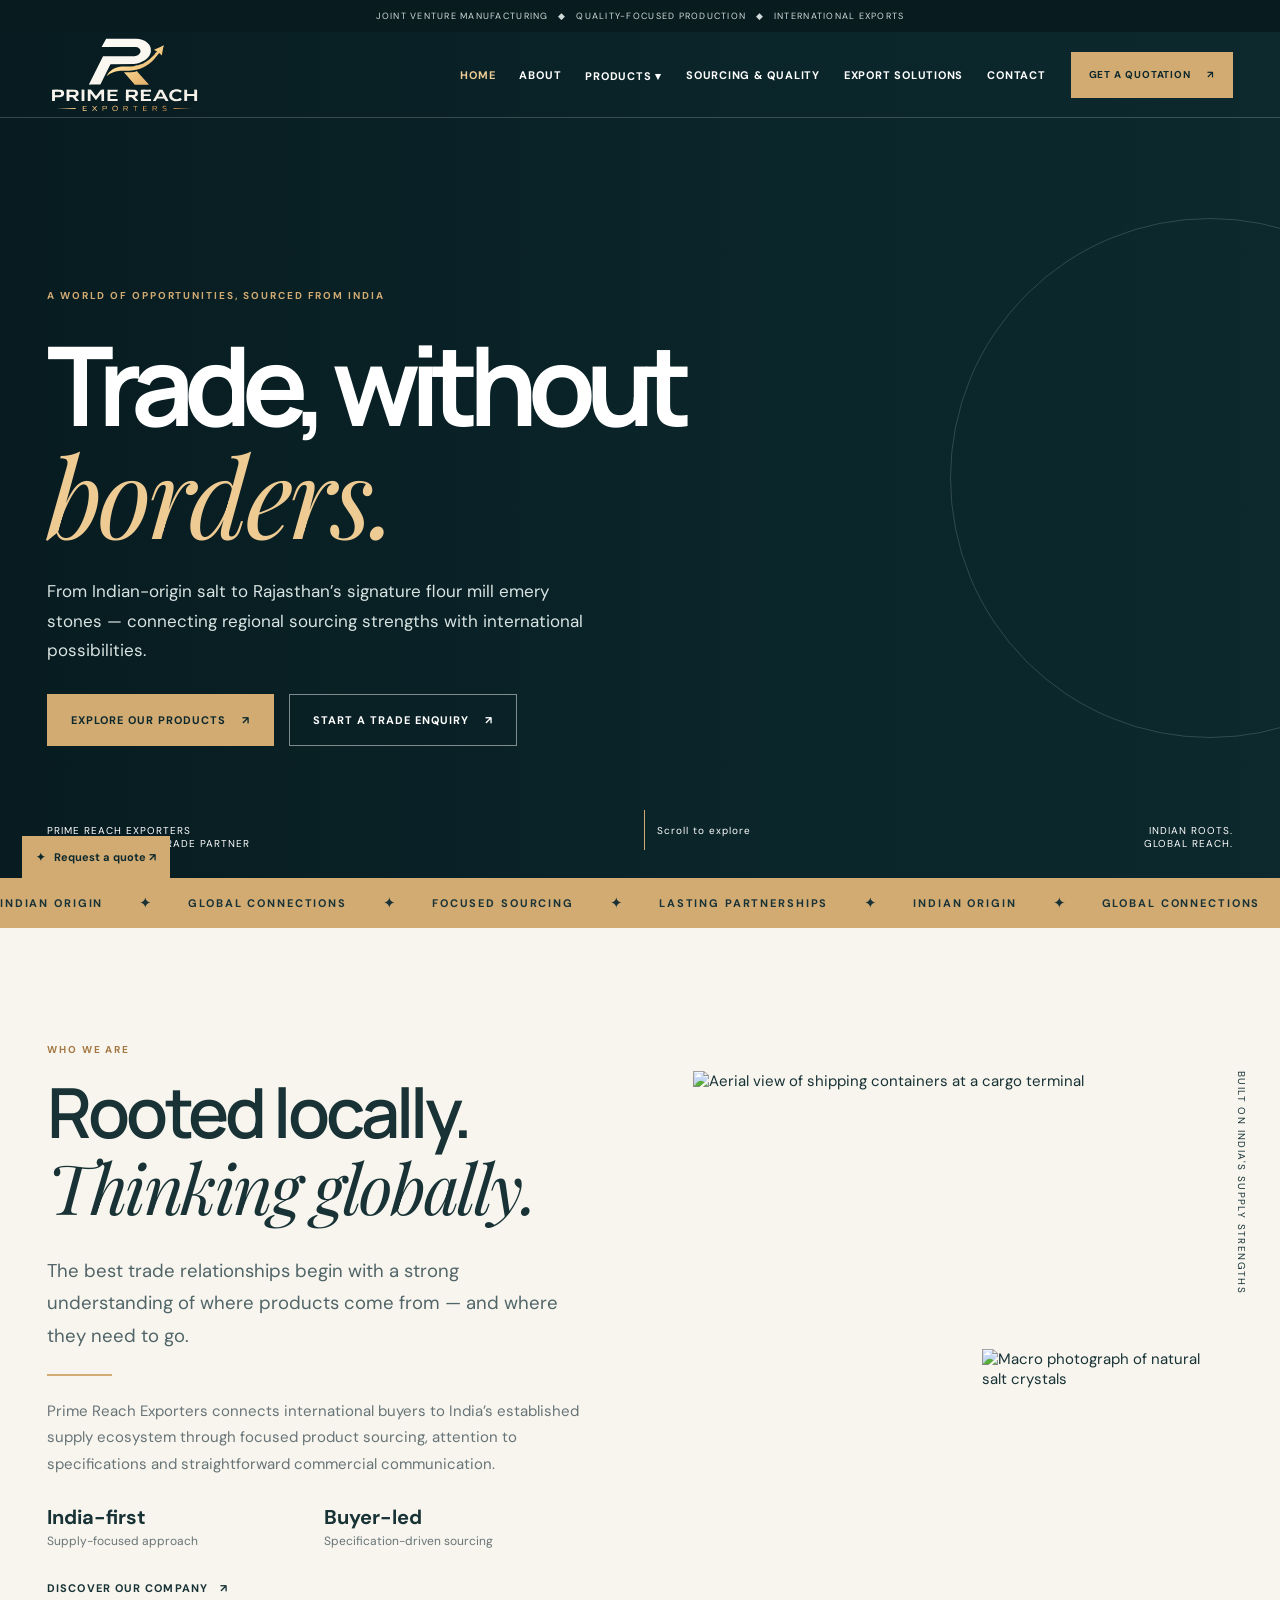
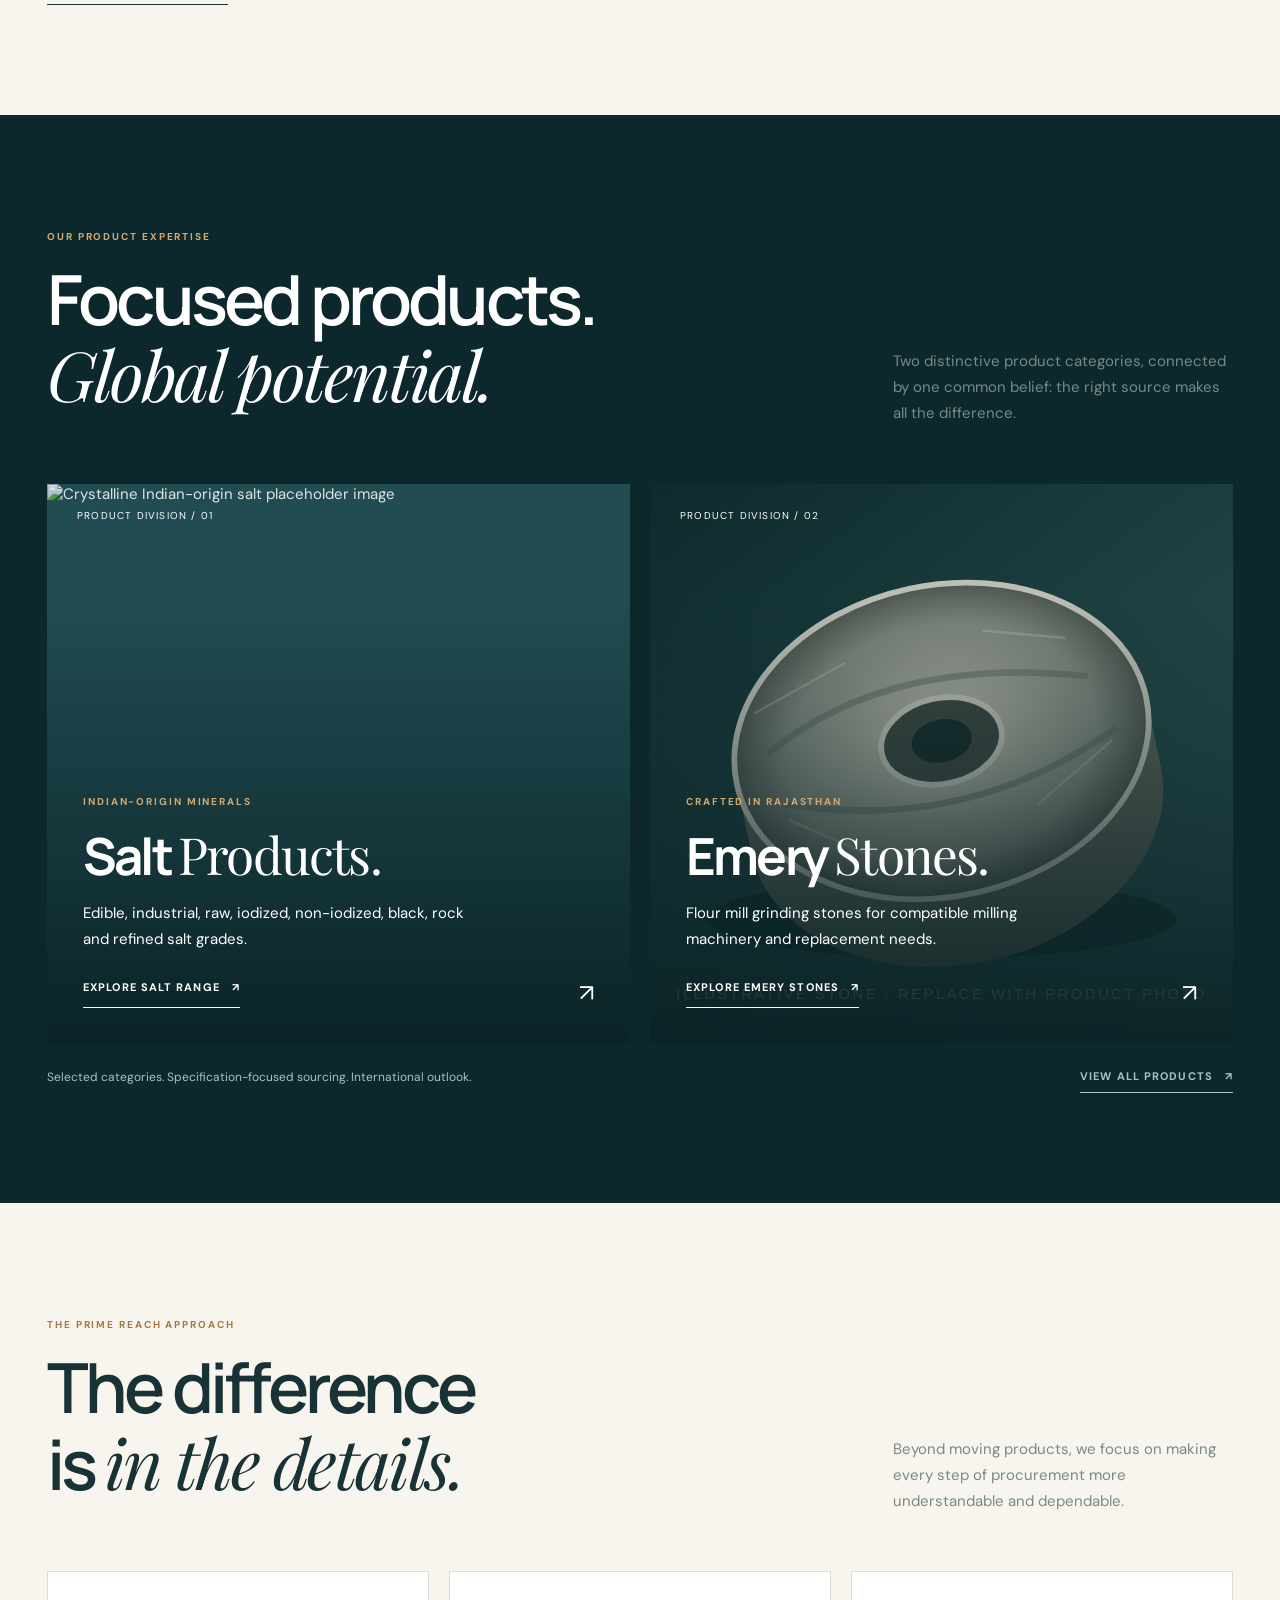
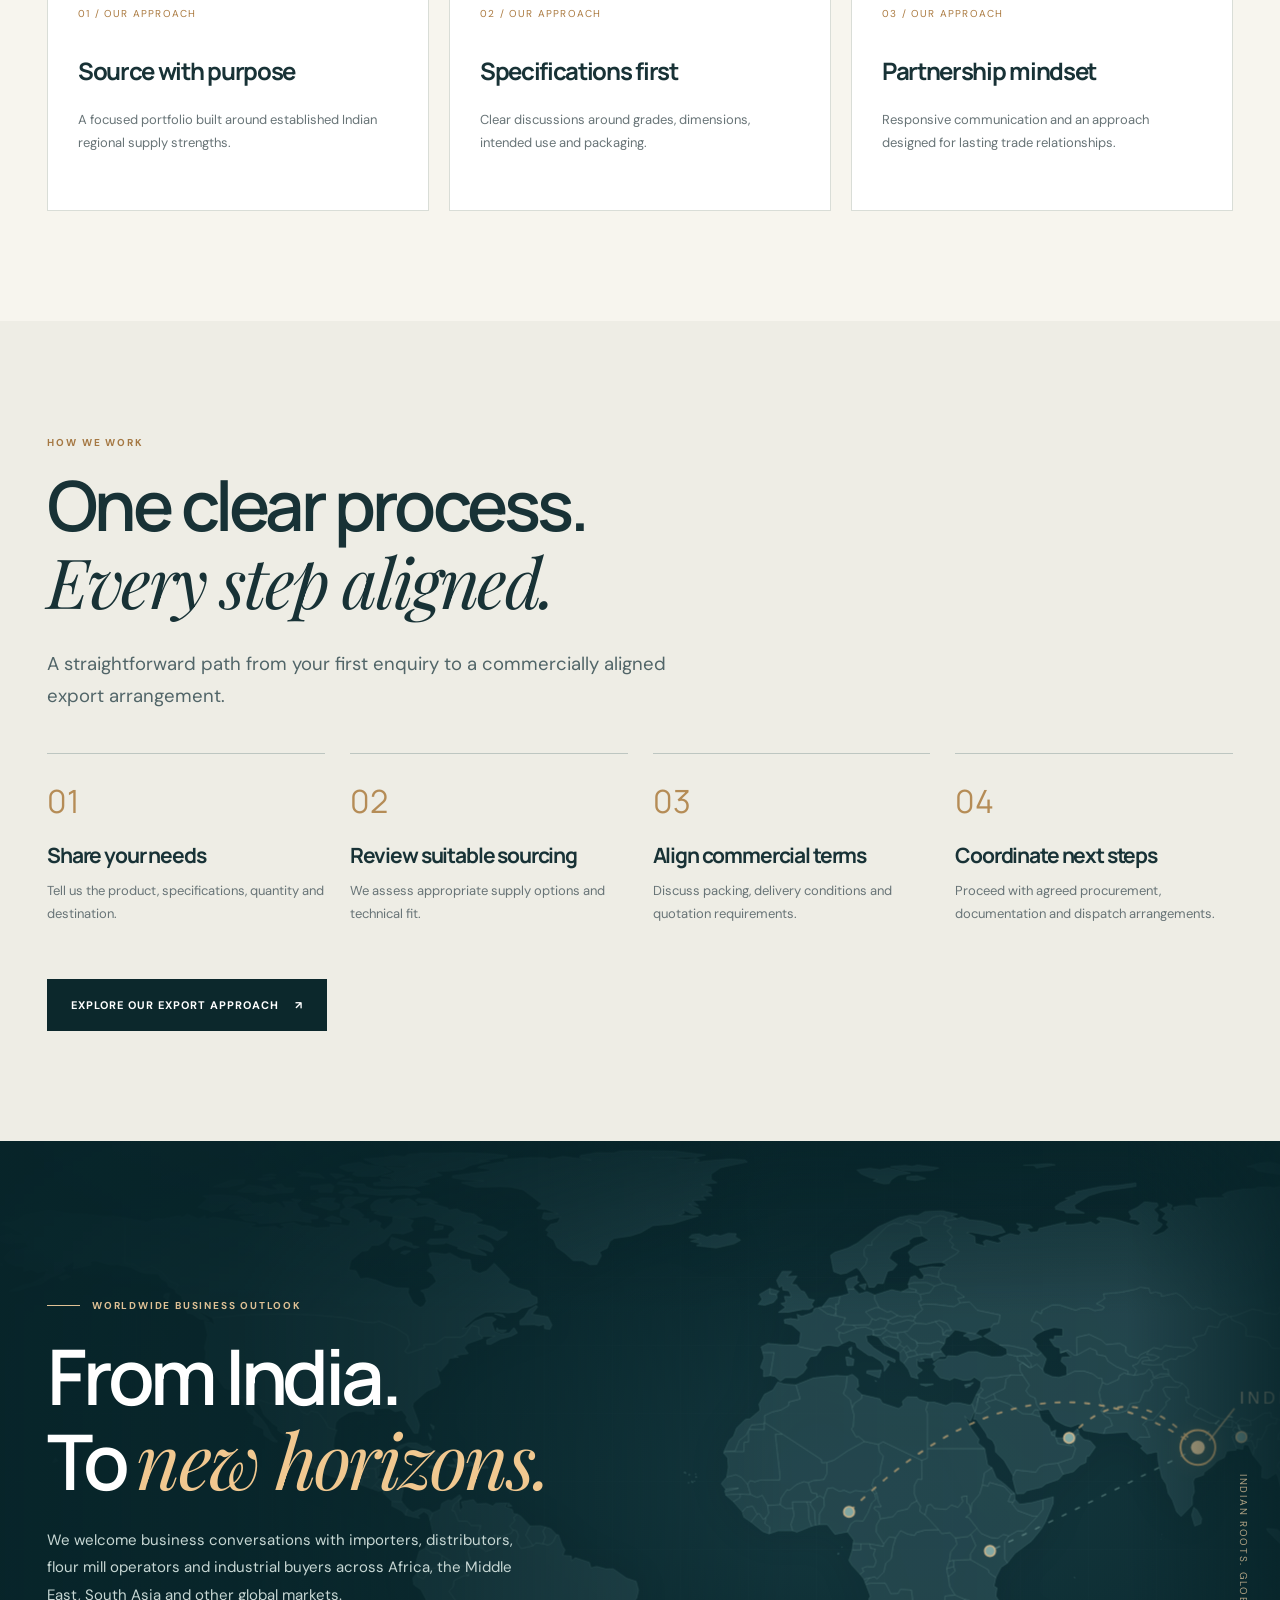
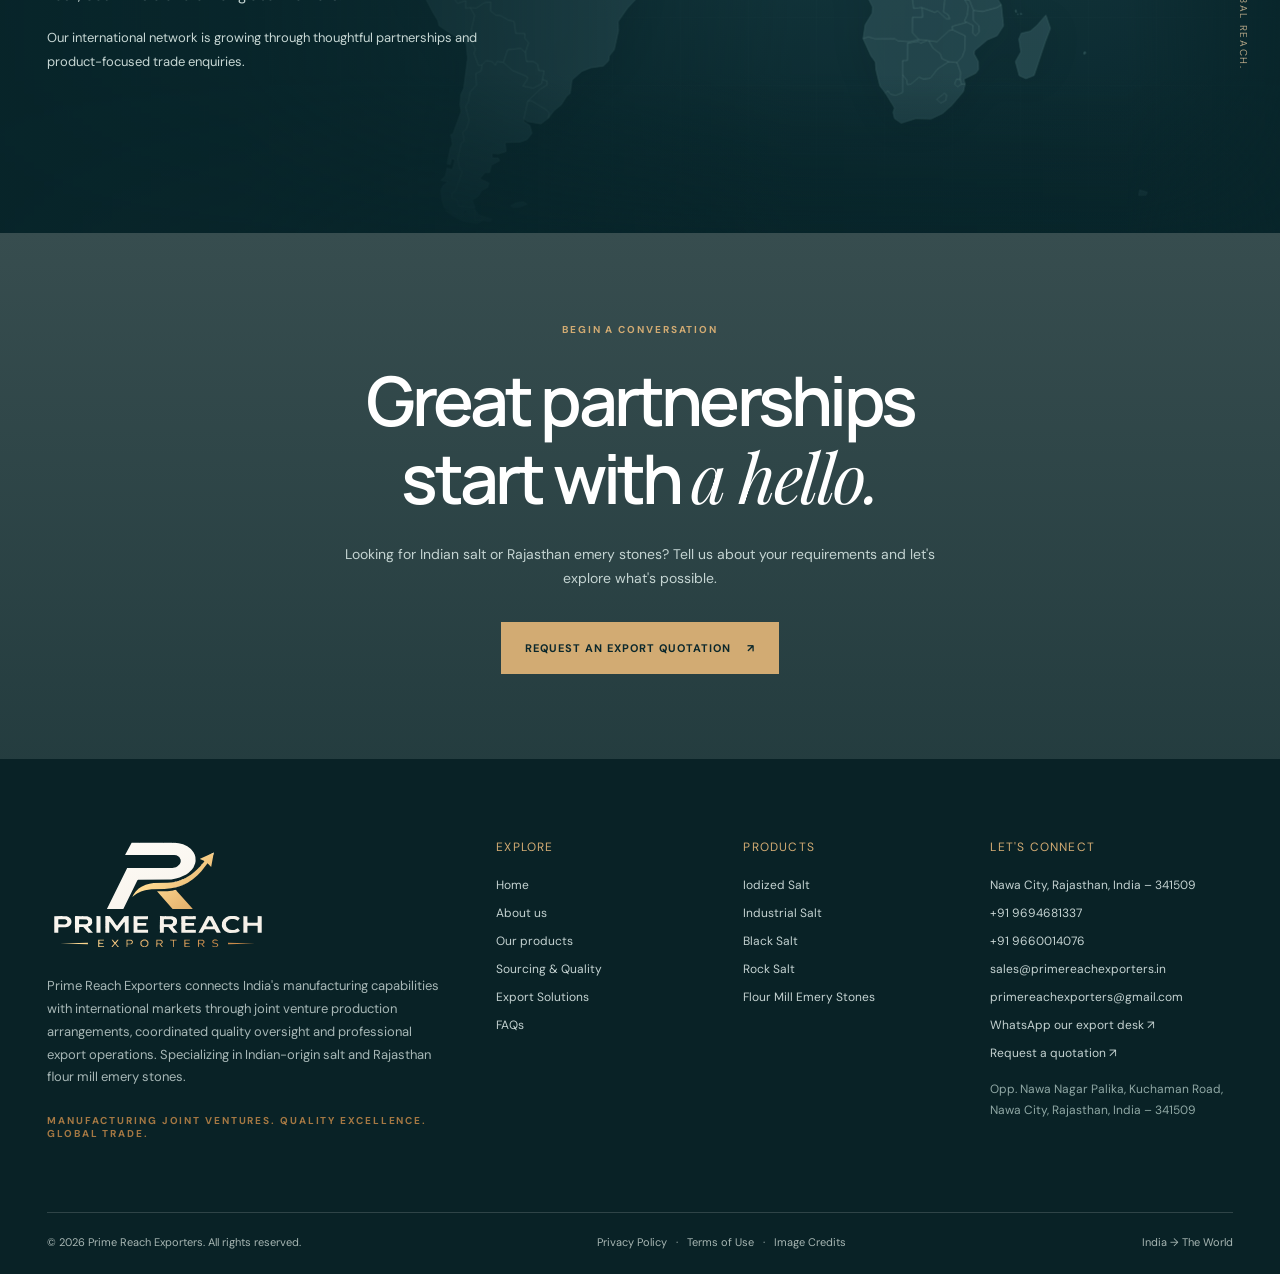
==== index.html @ ac452251 "Update index.html company details, contact links and joint venture SEO" ====
<!doctype html><html lang="en"><head><meta charset="UTF-8"><meta name="viewport" content="width=device-width,initial-scale=1"><meta name="theme-color" content="#0c282c"><meta name="description" content="Explore Indian salt and Rajasthan emery stones through Prime Reach Exporters' joint venture manufacturing model, quality coordination and international exports."><meta property="og:type" content="website"><meta property="og:site_name" content="Prime Reach Exporters"><meta property="og:title" content="Prime Reach Exporters | Joint Venture Manufacturing &amp; Global Exports"><meta property="og:description" content="Explore Indian salt and Rajasthan emery stones through Prime Reach Exporters' joint venture manufacturing model, quality coordination and international exports."><meta property="og:image" content="https://images.unsplash.com/photo-1655939428370-b1303b94456e?auto=format&fit=crop&w=2200&q=84"><meta name="twitter:card" content="summary_large_image"><title>Prime Reach Exporters | Joint Venture Manufacturing &amp; Global Exports</title><link rel="icon" href="assets/img/favicon.svg?v=20261109" type="image/svg+xml"><link rel="preconnect" href="https://fonts.googleapis.com"><link rel="preconnect" href="https://fonts.gstatic.com" crossorigin><link rel="preconnect" href="https://images.unsplash.com"><link rel="stylesheet" href="assets/css/style.css?v=20261110-partnership"><link rel="stylesheet" href="assets/css/branding.css?v=20261109"><link rel="stylesheet" href="assets/css/world-map.css"><script type="application/ld+json">{"@context":"https://schema.org","@type":"Organization","name":"Prime Reach Exporters","description":"Indian-origin salt and Rajasthan flour mill emery stone sourcing and international trade","areaServed":"Worldwide","address":{"@type":"PostalAddress","streetAddress":"Opp. Nawa Nagar Palika, Kuchaman Road","addressLocality":"Nawa City","addressRegion":"Rajasthan","postalCode":"341509","addressCountry":"IN"},"telephone":"+91-9694681337","email":"sales@primereachexporters.in","contactPoint":[{"@type":"ContactPoint","contactType":"sales","telephone":"+91-9694681337","email":"sales@primereachexporters.in"},{"@type":"ContactPoint","contactType":"business enquiries","telephone":"+91-9660014076","email":"primereachexporters@gmail.com"}]}</script><script src="assets/js/site.js" defer></script><script src="assets/js/world-map.js" defer></script><link rel="preload" href="assets/img/prime-reach-logo.svg?v=20261109" as="image"><script>try{if(!sessionStorage.getItem('primeReachIntroSeen')&&!window.matchMedia('(prefers-reduced-motion: reduce)').matches){document.documentElement.classList.add('is-intro-active')}}catch(e){document.documentElement.classList.add('is-intro-active')}</script><script src="assets/js/intro.js" defer></script></head><body><div class="site-intro" role="status" aria-label="Prime Reach Exporters introduction" aria-live="off"><div class="site-intro-inner"><img class="site-intro-logo" src="assets/img/prime-reach-logo.svg?v=20261109" alt="Prime Reach Exporters" width="1013" height="524" fetchpriority="high"><div class="site-intro-subtitle">Indian Roots. Global Reach.</div><div class="site-intro-progress" aria-hidden="true"></div></div></div><a class="skip-link" href="#main">Skip to content</a><div class="announcement">JOINT VENTURE MANUFACTURING &nbsp; ◆ &nbsp; QUALITY-FOCUSED PRODUCTION &nbsp; ◆ &nbsp; INTERNATIONAL EXPORTS</div>
 <header class="site-header on-dark" id="site-header"><div class="shell header-inner"><a class="brand" href="index.html" aria-label="Prime Reach Exporters home"><img class="brand-logo" src="assets/img/prime-reach-logo.svg?v=20261109" width="1013" height="524" alt="Prime Reach Exporters logo" decoding="async"></a><nav class="nav" aria-label="Main navigation"><a class="active" href="index.html">Home</a><a class="" href="about.html">About</a><div class="nav-item"><a class="" href="products.html">Products ▾</a><div class="nav-dropdown"><a href="products.html">All Products</a><a href="salt.html">Indian Salt Products</a><a href="emery-stones.html">Rajasthan Emery Stones</a></div></div><a class="" href="quality.html">Sourcing & Quality</a><a class="" href="export-solutions.html">Export Solutions</a><a class="" href="contact.html">Contact</a></nav><button class="btn btn-gold header-cta" type="button" data-quote="">Get a quotation <span class="arrow" aria-hidden="true">↗</span></button><button class="menu-toggle" type="button" aria-label="Open menu" aria-controls="mobile-menu" aria-expanded="false">☰</button></div></header><nav class="mobile-menu" id="mobile-menu" aria-label="Mobile navigation"><a href="index.html">Home</a><a href="about.html">About</a><a href="products.html">Products & Categories</a><a href="salt.html">Salt Products</a><a href="emery-stones.html">Emery Stones</a><a href="quality.html">Sourcing & Quality</a><a href="export-solutions.html">Export Solutions</a><a href="contact.html">Contact</a><p>INDIAN ROOTS. GLOBAL REACH.</p></nav><main id="main"><section class="hero"><div class="hero-media" role="img" aria-label="Container ship at an international port" style="background-image:url('https://images.unsplash.com/photo-1655939428370-b1303b94456e?auto=format&fit=crop&w=2200&q=84')"></div><div class="hero-deco" aria-hidden="true"><span></span></div><div class="shell hero-content"><div class="reveal "><span class="eyebrow gold">A world of opportunities, sourced from India</span></div><div class="reveal reveal-delay-1"><h1>Trade, without<br><em>borders.</em></h1></div><div class="reveal reveal-delay-2"><p class="hero-summary">From Indian-origin salt to Rajasthan’s signature flour mill emery stones — connecting regional sourcing strengths with international possibilities.</p></div><div class="reveal reveal-delay-3"><div class="hero-actions"><a class="btn btn-gold" href="products.html">Explore our products <span class="arrow" aria-hidden="true">↗</span></a><button class="btn btn-outline-light" type="button" data-quote="">Start a trade enquiry <span class="arrow" aria-hidden="true">↗</span></button></div></div></div><div class="shell hero-bottom"><div class="bottom-caption">PRIME REACH EXPORTERS<br>YOUR INDIA-BASED TRADE PARTNER</div><div class="scroll-cue"><i></i><span>Scroll to explore</span></div><div class="bottom-caption" style="text-align:right">INDIAN ROOTS.<br>GLOBAL REACH.</div></div></section>
<div class="marquee"><div class="marquee-track"><span>INDIAN ORIGIN</span><b>✦</b><span>GLOBAL CONNECTIONS</span><b>✦</b><span>FOCUSED SOURCING</span><b>✦</b><span>LASTING PARTNERSHIPS</span><b>✦</b><span>INDIAN ORIGIN</span><b>✦</b><span>GLOBAL CONNECTIONS</span><b>✦</b><span>FOCUSED SOURCING</span><b>✦</b><span>LASTING PARTNERSHIPS</span><b>✦</b><span>INDIAN ORIGIN</span><b>✦</b><span>GLOBAL CONNECTIONS</span><b>✦</b><span>FOCUSED SOURCING</span><b>✦</b><span>LASTING PARTNERSHIPS</span><b>✦</b><span>INDIAN ORIGIN</span><b>✦</b><span>GLOBAL CONNECTIONS</span><b>✦</b><span>FOCUSED SOURCING</span><b>✦</b><span>LASTING PARTNERSHIPS</span><b>✦</b></div></div>
<section class="section"><div class="shell intro-grid"><div class="intro-copy"><div class="reveal "><span class="eyebrow dark">Who we are</span><h2 class="tagline">Rooted locally.<br><em>Thinking globally.</em></h2><p class="lead">The best trade relationships begin with a strong understanding of where products come from — and where they need to go.</p><div class="gold-line"></div><p>Prime Reach Exporters connects international buyers to India’s established supply ecosystem through focused product sourcing, attention to specifications and straightforward commercial communication.</p><div class="two-mini"><div><strong>India-first</strong><span>Supply-focused approach</span></div><div><strong>Buyer-led</strong><span>Specification-driven sourcing</span></div></div><a class="text-link" href="about.html">Discover our company <span class="arrow" aria-hidden="true">↗</span></a></div></div><div class="intro-aside reveal"><img class="photo-main" src="https://images.unsplash.com/photo-1494412552100-42e4e7a74ec6?auto=format&fit=crop&w=1600&q=82" alt="Aerial view of shipping containers at a cargo terminal" loading="lazy"><img class="photo-float" src="https://images.unsplash.com/photo-1632167004850-5b4666ae03cb?auto=format&fit=crop&w=1500&q=82" alt="Macro photograph of natural salt crystals" loading="lazy"><span class="vertical-note">BUILT ON INDIA'S SUPPLY STRENGTHS</span></div></div></section>
<section class="section products-section"><div class="shell"><div class="section-heading"><div class="reveal"><span class="eyebrow gold">Our product expertise</span><h2 class="tagline">Focused products.<br><em>Global potential.</em></h2></div><p class="reveal">Two distinctive product categories, connected by one common belief: the right source makes all the difference.</p></div><div class="product-feature-grid"><a class="product-feature reveal" href="salt.html"><span class="product-num">PRODUCT DIVISION / 01</span><img src="https://images.unsplash.com/photo-1632167004850-5b4666ae03cb?auto=format&fit=crop&w=1500&q=82" alt="Crystalline Indian-origin salt placeholder image" loading="lazy"><div class="product-content"><span class="eyebrow gold">INDIAN-ORIGIN MINERALS</span><h3>Salt <span class="serif">Products.</span></h3><p>Edible, industrial, raw, iodized, non-iodized, black, rock and refined salt grades.</p><div class="product-bottom"><span class="text-link">Explore salt range <span class="arrow">↗</span></span><span class="round-arrow">↗</span></div></div></a><a class="product-feature reveal reveal-delay-1" href="emery-stones.html"><span class="product-num">PRODUCT DIVISION / 02</span><img src="assets/img/emery-stone.svg" alt="Illustrative rendering of circular flour mill grinding stone" loading="lazy"><div class="product-content"><span class="eyebrow gold">CRAFTED IN RAJASTHAN</span><h3>Emery <span class="serif">Stones.</span></h3><p>Flour mill grinding stones for compatible milling machinery and replacement needs.</p><div class="product-bottom"><span class="text-link">Explore emery stones <span class="arrow">↗</span></span><span class="round-arrow">↗</span></div></div></a></div><div class="product-note"><span>Selected categories. Specification-focused sourcing. International outlook.</span><a class="text-link" href="products.html">View all products <span class="arrow" aria-hidden="true">↗</span></a></div></div></section>
<section class="section"><div class="shell"><div class="section-heading"><div class="reveal"><span class="eyebrow dark">The Prime Reach approach</span><h2 class="tagline">The difference<br>is <em>in the details.</em></h2></div><p class="text-muted reveal">Beyond moving products, we focus on making every step of procurement more understandable and dependable.</p></div><div class="value-grid"><div class="value-card reveal reveal-delay-0"><span class="value-index">01 / OUR APPROACH</span><h3>Source with purpose</h3><p>A focused portfolio built around established Indian regional supply strengths.</p></div><div class="value-card reveal reveal-delay-1"><span class="value-index">02 / OUR APPROACH</span><h3>Specifications first</h3><p>Clear discussions around grades, dimensions, intended use and packaging.</p></div><div class="value-card reveal reveal-delay-2"><span class="value-index">03 / OUR APPROACH</span><h3>Partnership mindset</h3><p>Responsive communication and an approach designed for lasting trade relationships.</p></div></div></div></section>
<section class="section process"><div class="shell"><div class="reveal "><span class="eyebrow dark">How we work</span><h2 class="tagline">One clear process.<br><em>Every step aligned.</em></h2><p class="lead">A straightforward path from your first enquiry to a commercially aligned export arrangement.</p></div><div class="steps"><div class="step reveal reveal-delay-0"><span class="step-index">01</span><h3>Share your needs</h3><p>Tell us the product, specifications, quantity and destination.</p></div><div class="step reveal reveal-delay-1"><span class="step-index">02</span><h3>Review suitable sourcing</h3><p>We assess appropriate supply options and technical fit.</p></div><div class="step reveal reveal-delay-2"><span class="step-index">03</span><h3>Align commercial terms</h3><p>Discuss packing, delivery conditions and quotation requirements.</p></div><div class="step reveal reveal-delay-3"><span class="step-index">04</span><h3>Coordinate next steps</h3><p>Proceed with agreed procurement, documentation and dispatch arrangements.</p></div></div><div style="margin-top:40px"><a class="btn btn-dark" href="export-solutions.html">Explore our export approach <span class="arrow" aria-hidden="true">↗</span></a></div></div></section>
<section class="world-panel world-panel-map" data-scroll-map aria-label="Worldwide business outlook">
  <div class="world-map-stage" aria-hidden="true">
    <div class="world-map-drift" data-map-track>
      <div class="world-map-cartography">
        <img class="world-map-contours" src="assets/img/world-map.svg" width="2000" height="1001" alt="" loading="lazy" decoding="async">
        <svg class="world-map-route-layer" viewBox="0 0 2000 1001" xmlns="http://www.w3.org/2000/svg" focusable="false">
          <path class="world-route" d="M1450 455 Q1370 367 1302 444"/>
          <path class="world-route secondary" d="M1450 455 Q1340 512 1211 574"/>
          <path class="world-route" d="M1450 455 Q1260 322 1049 529"/>
          <path class="world-route secondary" d="M1450 455 Q1490 390 1500 443"/>
          <circle class="map-endpoint" cx="1302" cy="444" r="6"/>
          <circle class="map-endpoint" cx="1211" cy="574" r="6"/>
          <circle class="map-endpoint" cx="1049" cy="529" r="6"/>
          <circle class="map-endpoint" cx="1500" cy="443" r="6"/>
          <circle class="map-origin-ring" cx="1450" cy="455" r="20"/>
          <circle class="map-origin" cx="1450" cy="455" r="8"/>
          <path d="M1463 447L1492 410" stroke="#d9b888" stroke-width="2" opacity=".7"/>
          <text class="map-legend" x="1498" y="405">INDIA</text>
        </svg>
      </div>
      <div class="world-map-globe" aria-hidden="true">
        <svg viewBox="0 0 400 400" fill="none" focusable="false">
          <circle cx="200" cy="200" r="194" stroke="#ddc08d" stroke-opacity=".68" stroke-width="1.25"/>
          <ellipse cx="200" cy="200" rx="78" ry="194" stroke="#c8e3d7" stroke-opacity=".24" stroke-width="1.2"/>
          <ellipse cx="200" cy="200" rx="147" ry="194" stroke="#c8e3d7" stroke-opacity=".18" stroke-width="1.1"/>
          <ellipse cx="200" cy="200" rx="194" ry="66" stroke="#c8e3d7" stroke-opacity=".24" stroke-width="1.1"/>
          <ellipse cx="200" cy="200" rx="194" ry="140" stroke="#c8e3d7" stroke-opacity=".17" stroke-width="1.1"/>
          <path d="M11 203Q200 226 389 203" stroke="#f4d5a0" stroke-opacity=".25" stroke-width="1.4"/>
        </svg>
      </div>
    </div>
  </div>
  <div class="shell world-map-layout">
    <div class="world-map-copy reveal">
      <span class="world-map-overline">Worldwide business outlook</span>
      <h2 class="tagline">From India.<br>To <em>new horizons.</em></h2>
      <p>We welcome business conversations with importers, distributors, flour mill operators and industrial buyers across Africa, the Middle East, South Asia and other global markets.</p>
      <p style="font-size:13px">Our international network is growing through thoughtful partnerships and product-focused trade enquiries.</p>
    </div>
  </div>
  <span class="world-map-side-label" aria-hidden="true">Indian roots. Global reach.</span>
</section>
<section class="cta-panel"><div class="shell reveal"><span class="eyebrow gold">Begin a conversation</span><h2 class="tagline">Great partnerships<br>start with <em>a hello.</em></h2><p>Looking for Indian salt or Rajasthan emery stones? Tell us about your requirements and let's explore what's possible.</p><button class="btn btn-gold" type="button" data-quote="">Request an export quotation <span class="arrow" aria-hidden="true">↗</span></button></div></section></main><footer class="site-footer"><div class="shell"><div class="footer-top"><div class="footer-about"><a class="brand" href="index.html"><img class="brand-logo" src="assets/img/prime-reach-logo.svg?v=20261109" width="1013" height="524" alt="Prime Reach Exporters logo" decoding="async"></a><p>Prime Reach Exporters connects India's manufacturing capabilities with international markets through joint venture production arrangements, coordinated quality oversight and professional export operations. Specializing in Indian-origin salt and Rajasthan flour mill emery stones.</p><span class="tiny-cap">MANUFACTURING JOINT VENTURES. QUALITY EXCELLENCE. GLOBAL TRADE.</span></div><div><div class="footer-heading">Explore</div><div class="footer-list"><a href="index.html">Home</a><a href="about.html">About us</a><a href="products.html">Our products</a><a href="quality.html">Sourcing & Quality</a><a href="export-solutions.html">Export Solutions</a><a href="faq.html">FAQs</a></div></div><div><div class="footer-heading">Products</div><div class="footer-list"><a href="salt.html">Iodized Salt</a><a href="salt.html#catalog">Industrial Salt</a><a href="salt.html#catalog">Black Salt</a><a href="salt.html#catalog">Rock Salt</a><a href="emery-stones.html">Flour Mill Emery Stones</a></div></div><div><div class="footer-heading">Let's connect</div><div class="footer-list"><span>Nawa City, Rajasthan, India – 341509</span><a href="tel:+919694681337">+91 9694681337</a><a href="tel:+919660014076">+91 9660014076</a><a href="mailto:sales@primereachexporters.in">sales@primereachexporters.in</a><a href="mailto:primereachexporters@gmail.com">primereachexporters@gmail.com</a><a href="https://wa.me/919694681337" target="_blank" rel="noopener noreferrer">WhatsApp our export desk ↗</a><a href="contact.html">Request a quotation ↗</a></div><p class="footnote" style="margin-top:18px;color:#90a8a5">Opp. Nawa Nagar Palika, Kuchaman Road, Nawa City, Rajasthan, India – 341509</p></div></div><div class="footer-bottom"><span>© 2026 Prime Reach Exporters. All rights reserved.</span><span><a href="privacy.html">Privacy Policy</a> &nbsp; · &nbsp; <a href="terms.html">Terms of Use</a> &nbsp; · &nbsp; <a href="credits.html">Image Credits</a></span><span>India → The World</span></div></div></footer><div class="scroll-progress" aria-hidden="true"></div><button class="quote-fab" type="button" data-quote="" aria-label="Open export enquiry form">✦ &nbsp; Request a quote <span aria-hidden="true">↗</span></button><button class="back-to-top" type="button" aria-label="Back to top">↑</button><div class="drawer-backdrop"></div><aside class="quote-drawer" role="dialog" aria-modal="true" aria-label="Request an export quotation" aria-hidden="true"><div class="drawer-top"><div><span class="eyebrow dark">Get in touch</span><h2>Let's talk trade.</h2></div><button class="close-btn" type="button" aria-label="Close quotation form">×</button></div><p class="text-muted" style="font-size:14px">Tell us what you need and where it's headed. We will help you take the next step.</p><form class="enquiry-form"><div class="field-grid">
 <div class="field"><label for="name-drawer">Full name *</label><input id="name-drawer" name="name" placeholder="Your name" required autocomplete="name"></div>
 <div class="field"><label for="company-drawer">Company</label><input id="company-drawer" name="company" placeholder="Company name" autocomplete="organization"></div>
 <div class="field"><label for="email-drawer">Business email *</label><input id="email-drawer" type="email" name="email" placeholder="name@company.com" required autocomplete="email"></div>
 <div class="field"><label for="country-drawer">Destination country *</label><input id="country-drawer" name="country" placeholder="e.g. Kenya" required autocomplete="country-name"></div>
 <div class="field full"><label for="product-drawer">Product interested in *</label><select id="product-drawer" name="product" required><option value="">Select product</option><option value="Iodized Salt">Iodized Salt</option><option value="Non-Iodized Salt">Non-Iodized Salt</option><option value="Raw Salt">Raw Salt</option><option value="Industrial Salt">Industrial Salt</option><option value="Black Salt (Kala Namak)">Black Salt (Kala Namak)</option><option value="Rock Salt (Sendha Namak)">Rock Salt (Sendha Namak)</option><option value="Refined / Specialty Salt">Refined / Specialty Salt</option><option value="Rajasthan Flour Mill Emery Stones">Rajasthan Flour Mill Emery Stones</option><option value="Other / General Enquiry">Other / General Enquiry</option></select></div>
 <div class="field"><label for="quantity-drawer">Estimated quantity</label><input id="quantity-drawer" name="quantity" placeholder="e.g. 25 MT / 100 pairs"></div>
 <div class="field"><label for="port-drawer">Destination port</label><input id="port-drawer" name="port" placeholder="e.g. Mombasa"></div>
 <div class="field full"><label for="message-drawer">Requirements & specifications</label><textarea id="message-drawer" name="message" placeholder="Grade, purity, stone dimensions, packing preferences, trade terms..." rows="5"></textarea></div></div>
 <div class="form-actions"><button class="btn btn-dark" type="button" data-action="whatsapp">Continue via WhatsApp <span class="arrow">↗</span></button><button class="btn btn-outline" type="button" data-action="copy">Copy enquiry <span class="arrow">⧉</span></button><button class="btn btn-outline" type="button" data-action="email">Open email app <span class="arrow">↗</span></button></div>
 <p class="form-note">This preview does not store or transmit form data to a server. WhatsApp opens with your enquiry prefilled; review it and press Send there. Email opens your mail app and requires a recipient address.</p><div class="form-feedback" role="status" aria-live="polite"></div></form></aside></body></html>
---- assets/css/style.css ----
@import url('https://fonts.googleapis.com/css2?family=DM+Sans:wght@400;500;600;700&family=Manrope:wght@400;500;600;700;800&family=Playfair+Display:ital@0;1&display=swap');
:root{--forest:#0c282c;--forest2:#14373a;--gold:#d2ab73;--gold2:#efcb94;--ivory:#f7f5ee;--paper:#eeede5;--ink:#183236;--muted:#687477;--line:#d9ddd7;--ease:cubic-bezier(.22,1,.36,1)}
*{box-sizing:border-box}html{scroll-behavior:smooth}body{margin:0;background:var(--ivory);font:15px 'DM Sans',sans-serif;color:var(--ink)}body.lock{overflow:hidden}a{text-decoration:none;color:inherit}img,svg{max-width:100%;display:block}button,input,select,textarea{font:inherit}button{cursor:pointer}h1,h2,h3,h4{font-family:Manrope,sans-serif;letter-spacing:-.055em;line-height:1.15}p{line-height:1.75}em,.serif{font-family:'Playfair Display',Georgia,serif;font-weight:400;letter-spacing:-.035em}.shell{width:min(100% - 94px,1350px);margin:auto}.section{padding:110px 0}.eyebrow,.tiny-cap{font-size:10px;text-transform:uppercase;letter-spacing:.19em;font-weight:700;display:inline-block}.eyebrow.gold{color:var(--gold)}.eyebrow.dark,.tiny-cap{color:#a57843}.tagline{font-size:clamp(42px,5.4vw,82px);font-weight:600;line-height:1.09;margin:16px 0 28px}.lead{font-size:clamp(16px,1.45vw,20px);color:#516568;max-width:660px}.text-muted{color:var(--muted)}.footnote{font-size:12px;color:#788783}.btn{display:inline-flex;align-items:center;justify-content:center;gap:16px;min-height:52px;padding:14px 23px;font-size:11px;letter-spacing:.09em;text-transform:uppercase;font-weight:700;border:1px solid transparent;transition:transform .3s,background .3s}.btn:hover{transform:translateY(-2px)}.btn-gold{background:var(--gold);color:var(--forest)}.btn-gold:hover{background:var(--gold2)}.btn-dark{background:var(--forest);color:#fff}.btn-outline-light{border-color:#ffffff7a;color:#fff;background:transparent}.btn-outline{border-color:#356169;color:var(--forest);background:transparent}.text-link{display:inline-flex;align-items:center;gap:12px;border-bottom:1px solid currentColor;padding:0 0 9px;font-size:11px;font-weight:700;letter-spacing:.1em;text-transform:uppercase}.text-link:hover{color:#ae7b3e}.announcement{display:flex;align-items:center;justify-content:center;text-align:center;min-height:32px;background:#081c20;color:#d2dad9;font-size:9px;letter-spacing:.14em;padding:6px}.site-header{height:86px;position:absolute;top:32px;left:0;right:0;z-index:100;border-bottom:1px solid #ffffff30}.site-header:not(.on-dark){position:sticky;top:0;background:var(--ivory);border-color:var(--line)}.site-header.is-scrolled{position:fixed;top:0;background:#0a292bf2;backdrop-filter:blur(14px);box-shadow:0 14px 40px #0002}.header-inner{display:flex;align-items:center;gap:25px;justify-content:space-between;height:100%}.brand{display:flex;align-items:center;gap:12px;color:#fff;white-space:nowrap}.site-header:not(.on-dark):not(.is-scrolled) .brand{color:var(--forest)}.brand-mark{border:1px solid var(--gold);height:44px;width:44px;display:grid;place-items:center;font-size:24px;font-weight:800;font-family:Manrope,sans-serif}.brand-name{font-size:17px;font-weight:800;letter-spacing:-.04em;display:block}.brand-sub{font-size:8px;color:var(--gold);letter-spacing:.3em;display:block;margin-top:4px}.nav{display:flex;gap:24px;align-items:center;margin-left:auto}.nav a{font-size:11px;color:#fff;text-transform:uppercase;letter-spacing:.07em;font-weight:700}.nav a:hover,.nav a.active{color:var(--gold2)}.site-header:not(.on-dark):not(.is-scrolled) .nav>a,.site-header:not(.on-dark):not(.is-scrolled) .nav-item>a{color:var(--forest)}.nav-item{position:relative;padding:30px 0}.nav-dropdown{display:none;position:absolute;top:73px;left:-12px;width:238px;background:#fff;padding:10px;box-shadow:0 15px 40px #0003}.nav-item:hover .nav-dropdown,.nav-item:focus-within .nav-dropdown{display:grid}.nav-dropdown a{color:var(--forest)!important;padding:10px;border-bottom:1px solid #ddd;font-size:10px}.header-cta{font-size:10px;padding:12px 17px;min-height:46px}.menu-toggle{display:none;background:transparent;color:#fff;border:1px solid #ffffff70;width:45px;height:45px;font-size:22px}.site-header:not(.on-dark):not(.is-scrolled) .menu-toggle{color:var(--forest);border-color:#16383877}.mobile-menu{display:none;position:fixed;inset:0;z-index:99;background:#0a292b;color:#fff;padding:130px 7vw 35px;align-content:center}.mobile-menu.open{display:grid}.mobile-menu a{font-size:clamp(25px,6vw,50px);padding:9px 0;border-bottom:1px solid #fff3;font-family:Manrope,sans-serif}.mobile-menu p{color:#b6c6c0}.hero{min-height:760px;height:94vh;max-height:950px;color:#fff;background:var(--forest);position:relative;display:flex;align-items:center;overflow:hidden}.hero-media{position:absolute;inset:0;background-size:cover;background-position:center;transform:scale(1.02)}.hero:after{content:'';position:absolute;inset:0;background:linear-gradient(90deg,#071b20ee,#0a2429b0 60%,#102b2e38)}.hero-content{position:relative;z-index:3;padding-top:120px}.hero h1{font-size:clamp(64px,8.6vw,136px);line-height:1;letter-spacing:-.09em;max-width:1080px;margin:25px 0}.hero h1 em{color:var(--gold2)}.hero-summary{color:#d9e4e2;font-size:17px;max-width:550px}.hero-actions{display:flex;flex-wrap:wrap;gap:15px;margin-top:28px}.hero-bottom{position:absolute;bottom:28px;left:0;right:0;z-index:3;display:flex;justify-content:space-between;align-items:flex-end;font-size:10px;letter-spacing:.1em}.hero-deco{position:absolute;border:1px solid #ffffff27;border-radius:50%;width:520px;height:520px;right:-190px;top:22%;z-index:2}.scroll-cue{display:flex;align-items:center;gap:12px}.scroll-cue i{height:40px;width:1px;background:var(--gold)}.marquee{background:var(--gold);overflow:hidden;padding:15px 0}.marquee-track{display:flex;width:max-content;align-items:center;gap:36px;animation:marquee 38s linear infinite}.marquee span{font-size:11px;letter-spacing:.17em;white-space:nowrap;font-weight:700}.marquee b{font-weight:400}@keyframes marquee{to{transform:translateX(-50%)}}.intro-grid,.split,.world-grid,.contact-grid{display:grid;grid-template-columns:1fr 1fr;gap:9%;align-items:center}.intro-copy p:not(.lead){color:var(--muted)}.intro-aside{position:relative;min-height:500px}.photo-main{width:83%;height:450px;object-fit:cover}.photo-float{position:absolute;bottom:0;right:0;width:48%;height:230px;object-fit:cover;border:8px solid var(--ivory)}.vertical-note{position:absolute;right:-15px;top:0;writing-mode:vertical-rl;font-size:10px;letter-spacing:.14em}.gold-line{width:65px;height:2px;background:var(--gold);margin:22px 0}.two-mini{display:grid;grid-template-columns:1fr 1fr;gap:15px;margin:27px 0}.two-mini strong{display:block;font-size:20px}.two-mini span{font-size:12px;color:var(--muted)}.section-heading{display:flex;justify-content:space-between;align-items:end;gap:45px;margin-bottom:42px}.section-heading p{max-width:340px;color:#798986}.products-section,.world-panel{background:var(--forest);color:#fff}.product-feature-grid{display:grid;grid-template-columns:repeat(2,minmax(0,1fr));gap:20px}.product-feature{position:relative;min-height:560px;overflow:hidden;display:flex;align-items:end;background:#245158;color:white}.product-feature:after{content:'';position:absolute;inset:0;background:linear-gradient(0deg,#092124f2,#0b292a20 80%)}.product-feature>img{position:absolute;inset:0;width:100%;height:100%;object-fit:cover;transition:transform .8s}.product-feature:hover img{transform:scale(1.05)}.product-num{position:absolute;top:25px;left:30px;z-index:2;letter-spacing:.12em;font-size:10px}.product-content{position:relative;z-index:2;padding:36px;width:100%}.product-content h3{font-size:clamp(40px,4vw,65px);margin:15px 0}.product-content p{max-width:390px}.product-bottom{display:flex;justify-content:space-between;margin-top:24px}.product-note{display:flex;justify-content:space-between;margin-top:25px;font-size:12px;color:#a8c4c0}.round-arrow{font-size:24px}.value-grid,.detail-grid,.catalog-grid{display:grid;grid-template-columns:repeat(3,minmax(0,1fr));gap:20px}.value-card,.detail-card{padding:30px;background:#fff;border:1px solid var(--line)}.value-card{min-height:240px}.value-index,.num{font-size:10px;color:#ab7a40;letter-spacing:.12em}.value-card h3,.detail-card h3{font-size:24px;margin-top:35px}.value-card p,.detail-card p{color:var(--muted);font-size:13px}.process{background:var(--paper)}.steps{display:grid;grid-template-columns:repeat(4,1fr);gap:25px;margin-top:40px}.step{border-top:1px solid #bdc6c1;padding-top:25px}.step-index{font-size:32px;color:#b58c56;font-family:Manrope,sans-serif}.step h3{font-size:21px;margin:20px 0 10px}.step p{font-size:13px;color:var(--muted)}.world-panel{padding:110px 0;overflow:hidden}.world-panel p{color:#c8d8d4}.globe{aspect-ratio:1;max-width:470px;border-radius:50%;position:relative;margin:auto;border:1px solid #ffffff47;animation:float 7s ease-in-out infinite}.globe svg{position:absolute;inset:0;width:100%;height:100%}.globe-core{position:absolute;inset:12%;border-radius:50%;background:radial-gradient(circle at 35% 30%,#36616a,#072024)}@keyframes float{50%{transform:translateY(-10px)}}.subhero{background:var(--forest);color:white;padding:115px 0 95px;position:relative;min-height:410px;background-size:cover;background-position:center}.subhero.has-photo:before{content:'';position:absolute;inset:0;background:linear-gradient(90deg,#09272ae9,#0b272ab9)}.subhero>.shell{position:relative}.subhero h1{font-size:clamp(49px,6vw,85px);margin:28px 0}.subhero h1 em{color:var(--gold2)}.subhero p{color:#d0dddc;max-width:680px}.breadcrumb{font-size:11px;color:#c9d8d5}.visual-card{min-height:430px;position:relative;background:#214447}.visual-card img{width:100%;height:430px;object-fit:cover}.visual-label{position:absolute;bottom:20px;left:20px;color:#fff;background:#0a282ac9;padding:10px;font-size:11px}.detail-card h3{margin:25px 0 13px}.product-toolbar{display:flex;flex-wrap:wrap;gap:8px;margin:34px 0}.filter-btn{background:transparent;border:1px solid #b7c4bc;color:#446165;padding:11px 16px;font-size:12px}.filter-btn:hover,.filter-btn.active{background:var(--forest);color:#fff;border-color:var(--forest)}.catalog-card{background:#fff;border:1px solid var(--line);padding:30px;min-height:290px;display:flex;flex-direction:column;justify-content:space-between}.catalog-card[hidden]{display:none}.catalog-card small{font-size:10px;letter-spacing:.13em;color:#a8753f}.catalog-card h3{font-size:27px;margin:16px 0}.catalog-card p{font-size:13px;color:var(--muted)}.spec-list{display:grid;grid-template-columns:repeat(2,1fr);gap:10px 25px}.spec-list>div{display:flex;gap:15px;justify-content:space-between;border-bottom:1px solid var(--line);padding:12px 0;font-size:12px}.spec-list strong{text-align:right}.product-sidebar,.inset-panel,.form-card{background:#fff;border:1px solid var(--line);padding:35px}.product-sidebar h3{font-size:27px}.bullet-list{list-style:none;padding:0;display:grid;gap:12px}.bullet-list li{padding-left:18px;position:relative;color:#697b7b;font-size:14px}.bullet-list li:before{content:'◆';position:absolute;left:0;font-size:8px;top:7px;color:#bc935f}.notice{background:#e6eee7;padding:17px;border-left:3px solid var(--gold);font-size:12px}.quote-band{background:var(--gold);padding:50px 0}.quote-band .shell{display:flex;justify-content:space-between;align-items:center;gap:25px}.quote-band h2{font-size:clamp(25px,3vw,44px);margin:0}/* Homepage partnership CTA: restored original photographic section from Draft 1. */
.cta-panel{
  min-height:510px;
  padding:85px 0;
  display:grid;
  align-items:center;
  text-align:center;
  color:#fff;
  background:
    linear-gradient(180deg,rgba(7,35,39,.80),rgba(7,35,39,.88)),
    url('https://images.unsplash.com/photo-1494412552100-42e4e7a74ec6?auto=format&fit=crop&w=1800&q=78') center / cover no-repeat;
}
.cta-panel .shell{width:min(100% - 36px,980px)}
.cta-panel .eyebrow{color:var(--gold)}
.cta-panel .tagline{
  max-width:890px;
  margin:25px auto 25px;
  color:#fff;
  font-size:clamp(50px,5.35vw,86px);
  line-height:1.1;
}
.cta-panel .tagline em{color:#fff}
.cta-panel p{
  max-width:635px;
  margin:0 auto 32px;
  color:#c4d4d2;
  font-size:clamp(14px,1.08vw,17px);
  line-height:1.72;
}
.cta-panel .btn{margin:0 auto}
@media(max-width:680px){
  .cta-panel{min-height:460px;padding:75px 0}
  .cta-panel .tagline{font-size:clamp(42px,9.2vw,59px);margin:22px auto}
  .cta-panel p{margin-bottom:28px}
}

.site-footer{background:#092226;color:#dbe6e3;padding:80px 0 25px}.footer-top{display:grid;grid-template-columns:2fr 1fr 1fr 1.2fr;gap:45px}.footer-about p{font-size:13px;color:#a7b7b6;margin:25px 0}.footer-heading{color:var(--gold);font-size:12px;text-transform:uppercase;letter-spacing:.1em;margin-bottom:22px}.footer-list{display:grid;gap:12px}.footer-list a,.footer-list span{font-size:12px;color:#c4d2d1}.footer-bottom{border-top:1px solid #ffffff27;margin-top:70px;padding-top:22px;display:flex;justify-content:space-between;gap:20px;flex-wrap:wrap;color:#a7b6b3;font-size:11px}.quote-fab{position:fixed;z-index:91;bottom:22px;left:22px;background:var(--gold);color:var(--forest);border:0;padding:14px;font-size:11px;font-weight:700}.back-to-top{position:fixed;right:22px;bottom:22px;z-index:90;background:var(--forest);color:white;border:0;width:45px;height:45px;opacity:0;pointer-events:none}.back-to-top.show{opacity:1;pointer-events:auto}.scroll-progress{position:fixed;top:0;left:0;width:0;height:3px;background:var(--gold);z-index:250}.drawer-backdrop{position:fixed;inset:0;z-index:200;background:#061c1ebc;opacity:0;pointer-events:none;transition:.3s}.drawer-backdrop.open{opacity:1;pointer-events:auto}.quote-drawer{position:fixed;top:0;bottom:0;right:0;width:min(100%,570px);background:var(--ivory);padding:35px;z-index:201;overflow:auto;transform:translateX(100%);transition:transform .45s var(--ease)}.quote-drawer.open{transform:none}.drawer-top{display:flex;justify-content:space-between;align-items:flex-start;border-bottom:1px solid var(--line);padding-bottom:18px;margin-bottom:25px}.drawer-top h2{font-size:32px}.close-btn{font-size:26px;width:42px;height:42px;border:1px solid #bbc8c0;background:transparent}.field-grid{display:grid;grid-template-columns:1fr 1fr;gap:17px}.field.full{grid-column:1/-1}.field label{display:block;font-size:11px;text-transform:uppercase;letter-spacing:.05em;margin-bottom:8px}.field input,.field select,.field textarea,input,select,textarea{max-width:100%;width:100%;padding:12px;border:1px solid #c4cec5;background:#fff;color:var(--ink)}.form-feedback{font-size:12px}.contact-info h2{font-size:clamp(35px,4vw,66px)}.legal{max-width:950px;margin:auto}.legal h2{margin-top:45px}.reveal{opacity:0;transform:translateY(28px);transition:opacity .7s var(--ease),transform .7s var(--ease)}.reveal.visible{opacity:1;transform:none}.reveal-delay-1{transition-delay:.1s}.reveal-delay-2{transition-delay:.2s}.reveal-delay-3{transition-delay:.3s}.skip-link{position:absolute;top:-60px;left:15px;z-index:350;background:#fff;padding:10px}.skip-link:focus{top:5px}a:focus-visible,button:focus-visible,input:focus-visible{outline:3px solid var(--gold);outline-offset:3px}
@media(max-width:1150px){.nav{gap:13px}.nav a{font-size:10px}.shell{width:min(100% - 60px,1350px)}}@media(max-width:980px){.nav,.header-cta{display:none}.menu-toggle{display:block}.intro-grid,.split,.world-grid,.contact-grid{grid-template-columns:1fr;gap:50px}.detail-grid,.catalog-grid{grid-template-columns:repeat(2,1fr)}.steps{grid-template-columns:repeat(2,1fr)}.footer-top{grid-template-columns:repeat(2,1fr)}.intro-aside{min-height:430px}}@media(max-width:680px){.shell{width:min(100% - 36px,1350px)}.section{padding:75px 0}.site-header{height:72px}.hero{height:auto;min-height:710px;padding:170px 0 120px}.hero-content{padding-top:0}.hero h1{font-size:clamp(55px,11vw,76px)}.hero-bottom{font-size:8px;bottom:18px}.hero-bottom .bottom-caption:last-child{display:none}.tagline{font-size:clamp(40px,10vw,58px)}.section-heading{display:block}.product-feature-grid,.detail-grid,.catalog-grid,.value-grid,.steps,.field-grid{grid-template-columns:1fr}.product-feature{min-height:450px}.intro-aside{min-height:320px}.photo-main{height:315px}.photo-float{height:140px}.footer-top{grid-template-columns:1fr 1fr;gap:26px}.footer-about{grid-column:1/-1}.footer-bottom{flex-direction:column}.quote-band .shell{display:block}.quote-band .btn{margin-top:20px}.subhero{padding:85px 0 60px}.visual-card,.visual-card img{height:320px;min-height:320px}.quote-drawer{padding:25px 19px}.field-grid .field.full{grid-column:auto}.globe{width:92%}.product-feature h3{font-size:45px}.brand-name{font-size:15px}.quote-fab{left:12px;bottom:12px}.back-to-top{right:12px;bottom:12px}}@media(prefers-reduced-motion:reduce){*,*:before,*:after{animation:none!important;transition:none!important;scroll-behavior:auto!important}.reveal{opacity:1;transform:none}}
---- assets/css/branding.css ----
/* Prime Reach Exporters brand system — logo extracted from the approved artwork */
.site-header .brand{gap:0;line-height:1;flex:none}
.site-header .brand-logo{display:block;height:78px;width:auto;max-width:170px;object-fit:contain}
.site-header:not(.on-dark):not(.is-scrolled) .brand{background:#0b2c30;border-radius:4px;padding:0 6px}
.site-footer .brand{gap:0}
.site-footer .brand-logo{display:block;width:216px;height:auto;max-width:100%}
.brand-logo{transition:filter .3s ease,transform .4s ease}
.brand:hover .brand-logo{filter:drop-shadow(0 0 7px #ecc68e35)}
@media(max-width:1150px){.site-header .brand-logo{height:68px}}
@media(max-width:680px){
 .site-header .brand-logo{height:61px;max-width:134px}
 .site-footer .brand-logo{width:194px}
 .site-header:not(.on-dark):not(.is-scrolled) .brand{padding:0 3px}
}
/* Intro is only enabled for the first homepage visit of a tab session. */
.site-intro{position:fixed;inset:0;z-index:10000;display:grid;place-items:center;overflow:hidden;visibility:hidden;opacity:0;pointer-events:none;background:radial-gradient(ellipse at 83% 84%,#295855 0%,transparent 36%),radial-gradient(ellipse at 54% 40%,#064f53 0%,transparent 50%),linear-gradient(140deg,#031f26 6%,#052d33 48%,#0c3437 100%);transition:opacity .48s ease,visibility .48s ease}
.site-intro:before{content:"";position:absolute;width:min(820px,112vw);aspect-ratio:1;border:1px solid #f3d09b1c;border-radius:50%;box-shadow:0 0 90px #f0be785;background:radial-gradient(circle,#ffffff07,transparent 68%);transform:translateY(-7%);pointer-events:none}
.site-intro:after{content:"";position:absolute;inset:0;background:linear-gradient(105deg,transparent 35%,#fff6 52%,transparent 70%);opacity:.055;pointer-events:none;transform:translateX(-100%);animation:brand-shimmer 2.4s ease-out both}
.site-intro-inner{position:relative;width:min(590px,84vw);display:flex;flex-direction:column;align-items:center;gap:0;transform:scale(.92) translateY(14px);opacity:0;transition:transform .75s cubic-bezier(.22,1,.36,1),opacity .7s ease;will-change:transform,opacity}
.site-intro-logo{display:block;width:100%;height:auto;max-height:58vh;filter:drop-shadow(0 18px 22px #0005)}
.site-intro-subtitle{font-size:clamp(9px,1.05vw,12px);letter-spacing:.36em;font-weight:600;color:#e8d0ad;transform:translateY(-3px);text-transform:uppercase;text-align:center}
.site-intro-progress{width:min(245px,54vw);height:1px;overflow:hidden;background:#e0c18b40;margin-top:27px;position:relative}
.site-intro-progress:before{content:"";display:block;width:0;height:100%;background:#f6d19b;box-shadow:0 0 15px #e9c182;animation:intro-progress 2.15s cubic-bezier(.2,.5,.3,1) forwards}
html.is-intro-active,html.is-intro-active body{overflow:hidden}
html.is-intro-active .site-intro{visibility:visible;opacity:1;pointer-events:auto}
html.is-intro-active .site-intro-inner{opacity:1;transform:scale(1) translateY(0)}
html.is-intro-exiting .site-intro{opacity:0;pointer-events:none}
html.is-intro-exiting .site-intro-inner{opacity:0;transform:scale(1.05) translateY(-9px)}
@keyframes intro-progress{to{width:100%}}
@keyframes brand-shimmer{45%{transform:translateX(100%)}100%{transform:translateX(100%)}}
@media(prefers-reduced-motion:reduce){.site-intro{display:none!important}.site-intro-inner,.site-intro-progress:before{animation:none!important;transition:none!important}}
---- assets/css/world-map.css ----
/* Prime Reach Exports | Scroll-linked global outlook map */
.world-panel.world-panel-map{position:relative;isolation:isolate;overflow:hidden;min-height:710px;padding:112px 0 96px;background:#08252a;color:#fff;display:flex;flex-direction:column;justify-content:center}
.world-panel-map .world-map-stage{position:absolute;inset:0;z-index:-1;pointer-events:none;overflow:hidden;background:radial-gradient(ellipse at 65% 50%,#173b42 0%,#0c2b31 52%,#071f24 100%)}
.world-panel-map .world-map-stage:before{content:"";position:absolute;inset:0;opacity:.25;background-image:linear-gradient(#77aaae13 1px,transparent 1px),linear-gradient(90deg,#77aaae13 1px,transparent 1px);background-size:68px 68px}
.world-map-drift{position:absolute;top:50%;left:50%;width:max(1740px,calc(100vw + 340px));aspect-ratio:2000/1001;transform:translate3d(calc(-50% + var(--map-pan,0px)),-50%,0);will-change:transform;opacity:.97;filter:drop-shadow(0 2px 20px #071b2033)}
.world-map-contours{display:block;width:100%;height:100%;opacity:.76;user-select:none}
.world-map-route-layer{position:absolute;inset:0;width:100%;height:100%;overflow:visible}
.world-route{fill:none;stroke:#e9be83;stroke-width:2.2;stroke-linecap:round;stroke-dasharray:5 12;opacity:.7;animation:world-route-travel 12s linear infinite}
.world-route.secondary{stroke:#9fc9bf;opacity:.48;stroke-width:1.65;animation-duration:18s;animation-direction:reverse}
.world-map-route-layer .map-origin{fill:#f4d2a1;filter:drop-shadow(0 0 15px #e6b975)}
.world-map-route-layer .map-origin-ring{fill:none;stroke:#dcb177;stroke-width:2.2;transform-box:fill-box;transform-origin:center;animation:world-ring-pulse 3.8s ease-out infinite}
.world-map-route-layer .map-endpoint{fill:#95bcb6;stroke:#e7ca9b;stroke-width:2}
.world-map-route-layer .map-legend{font-family:Arial,sans-serif;letter-spacing:4px;font-size:19px;fill:#d6c3a6}
.world-panel-map .world-map-stage:after{content:"";position:absolute;inset:0;pointer-events:none;background:linear-gradient(90deg,#08252af5 0%,#08252adc 19%,#08252a9c 36%,#08252a21 62%,#08252a17 88%,#08252ad2 100%),linear-gradient(0deg,#08252ae5,transparent 23%,transparent 75%,#08252ab8)}
.world-map-layout{position:relative;display:grid;grid-template-columns:minmax(320px,530px) 1fr;gap:6vw;align-items:center;flex:1;z-index:1}
.world-map-copy{padding:40px 0 40px 0;max-width:530px}
.world-map-copy .tagline{font-size:clamp(53px,6vw,88px);margin:22px 0 24px}
.world-map-copy .tagline em{color:#f1c890}
.world-map-copy p{max-width:480px;color:#c7d7d4;margin:0 0 17px;font-size:15px;line-height:1.83}
.world-map-copy .btn{margin-top:18px}
.world-map-overline{display:flex;align-items:center;gap:12px;text-transform:uppercase;font-size:10px;color:#dfc195;letter-spacing:.18em;font-weight:700}
.world-map-overline:before{content:"";width:33px;height:1px;background:#dfc195}
.world-map-bottom{position:relative;z-index:1;display:flex;align-items:center;justify-content:space-between;gap:20px;padding-top:22px;border-top:1px solid #d1e3dd35}
.world-map-bottom span{font-size:10px;letter-spacing:.13em;text-transform:uppercase;color:#cbdad5}
.world-map-scroll-cue{display:flex;align-items:center;gap:13px;white-space:nowrap}
.world-map-scroll-cue i{display:block;width:38px;height:1px;background:#d1b68b}
.world-map-side-label{position:absolute;top:calc(50% - 13px);right:max(30px,calc((100vw - 1350px)/2));color:#f0d1a5;font-size:10px;letter-spacing:.17em;writing-mode:vertical-rl;text-transform:uppercase;opacity:.72}
@keyframes world-route-travel{to{stroke-dashoffset:-180}}
@keyframes world-ring-pulse{0%{opacity:.8;transform:scale(.35)}75%,100%{opacity:0;transform:scale(2.45)}}
@media(max-width:980px){.world-panel.world-panel-map{min-height:690px;padding:95px 0 75px}.world-map-layout{grid-template-columns:1fr}.world-map-copy{max-width:560px}.world-panel-map .world-map-stage:after{background:linear-gradient(90deg,#08252af2 0%,#08252acc 43%,#08252a4a 100%),linear-gradient(0deg,#08252ae8,transparent 30%,transparent 70%,#08252abb)}.world-map-side-label{display:none}}
@media(max-width:680px){.world-panel.world-panel-map{min-height:660px;padding:74px 0 48px}.world-map-drift{width:1450px;left:59%}.world-map-copy{padding:35px 0 65px}.world-map-copy .tagline{font-size:clamp(45px,10vw,60px)}.world-map-copy p{font-size:14px}.world-panel-map .world-map-stage:after{background:linear-gradient(90deg,#08252af4 0%,#08252acc 55%,#08252a6b 100%),linear-gradient(0deg,#08252aea,transparent 35%,transparent 75%,#08252abf)}.world-map-scroll-cue{display:none}.world-map-bottom span{font-size:9px;letter-spacing:.09em}}
@media(prefers-reduced-motion:reduce){.world-map-drift{transform:translate3d(-50%,-50%,0)!important;will-change:auto}.world-route,.world-map-route-layer .map-origin-ring{animation:none!important}.world-map-route-layer .map-origin-ring{opacity:.65;transform:scale(1)}}


/* Sphere-to-planisphere intro: the existing horizontal scroll parallax remains untouched.
   The same vector cartography opens from a shaded globe into the full-width flat map. */
.world-panel-map{--globe-size:370px;--globe-radius:185px;--globe-x:72%}
.world-map-cartography{position:absolute;inset:0;clip-path:circle(180% at var(--globe-x) 50%);transition:clip-path 1.03s cubic-bezier(.19,.92,.18,1)}
.world-map-contours{transform:scale(1);transform-origin:var(--globe-x) 50%;transition:transform 1.03s cubic-bezier(.19,.92,.18,1)}
.world-map-route-layer{transition:opacity .42s ease .50s}
.world-map-globe{position:absolute;left:var(--globe-x);top:50%;width:var(--globe-size);aspect-ratio:1;transform:translate(-50%,-50%) scale(1.32);border-radius:50%;overflow:hidden;opacity:0;pointer-events:none;background:radial-gradient(circle at 28% 24%,#e2eee817 0%,#d0e7de08 31%,#0a2f3159 60%,#04191fdc 98%);box-shadow:inset 17px 12px 34px #c5ddcc29,inset -35px -17px 48px #061319df,0 0 40px #d3ae7647;transition:opacity .43s ease,transform .92s cubic-bezier(.19,.92,.18,1);will-change:opacity,transform}
.world-map-globe svg{display:block;width:100%;height:100%}
.world-panel-map.is-map-ready .world-map-cartography{clip-path:circle(var(--globe-radius) at var(--globe-x) 50%)}
.world-panel-map.is-map-ready .world-map-contours{transform:scaleX(.81) scaleY(1.035)}
.world-panel-map.is-map-ready .world-map-route-layer{opacity:0}
.world-panel-map.is-map-ready .world-map-globe{opacity:1;transform:translate(-50%,-50%) scale(1)}
.world-panel-map.is-map-ready.is-unfolded .world-map-cartography{clip-path:circle(180% at var(--globe-x) 50%)}
.world-panel-map.is-map-ready.is-unfolded .world-map-contours{transform:scale(1)}
.world-panel-map.is-map-ready.is-unfolded .world-map-route-layer{opacity:1}
.world-panel-map.is-map-ready.is-unfolded .world-map-globe{opacity:0;transform:translate(-50%,-50%) scale(1.38)}
/* A centered editorial composition after removing the former footer prompts. */
.world-panel.world-panel-map{min-height:680px}
.world-map-copy{padding:46px 0}
@media(max-width:980px){.world-panel-map{--globe-x:55%;--globe-size:340px;--globe-radius:170px}}
@media(max-width:680px){.world-panel-map{--globe-x:50%;--globe-size:274px;--globe-radius:137px}.world-panel.world-panel-map{min-height:640px}.world-map-copy{padding:45px 0}}
@media(prefers-reduced-motion:reduce){.world-map-cartography{clip-path:none!important;transition:none!important}.world-map-contours{transform:none!important;transition:none!important}.world-map-globe{display:none!important}.world-map-route-layer{opacity:1!important;transition:none!important}}
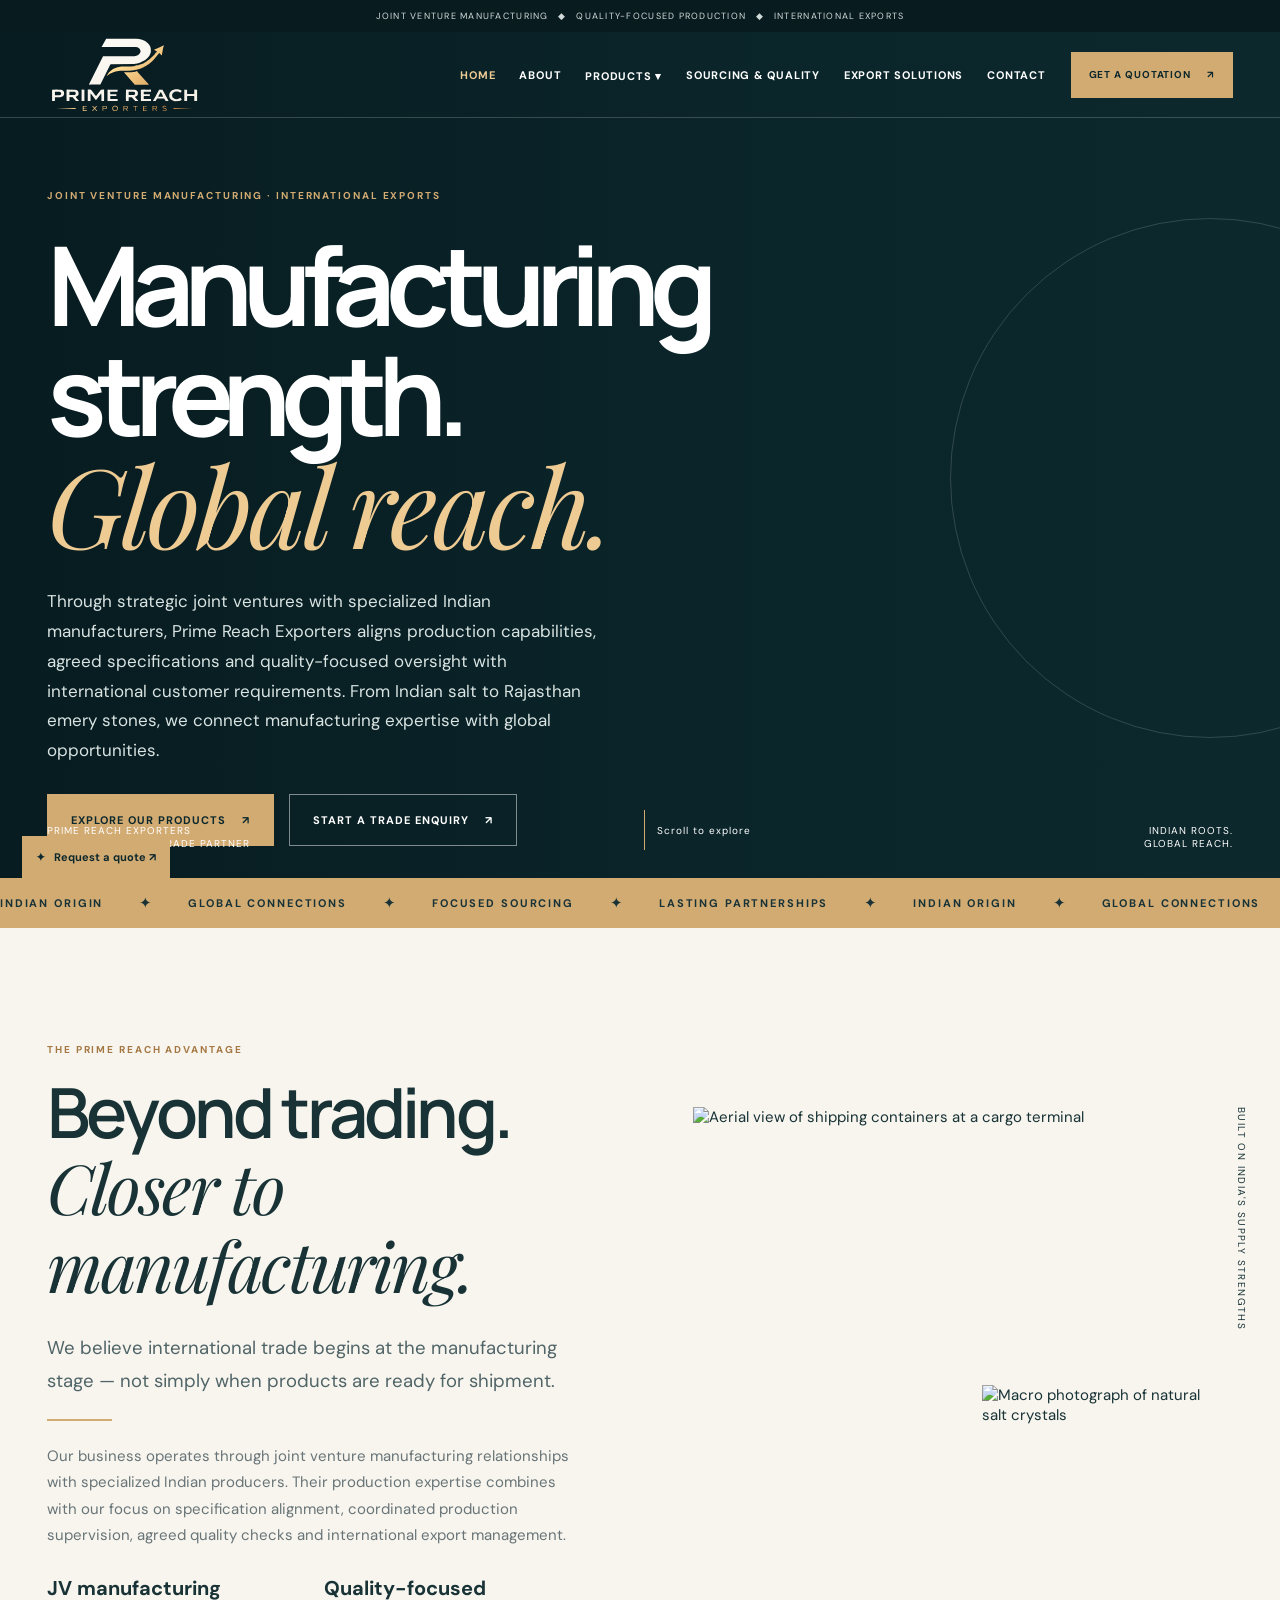
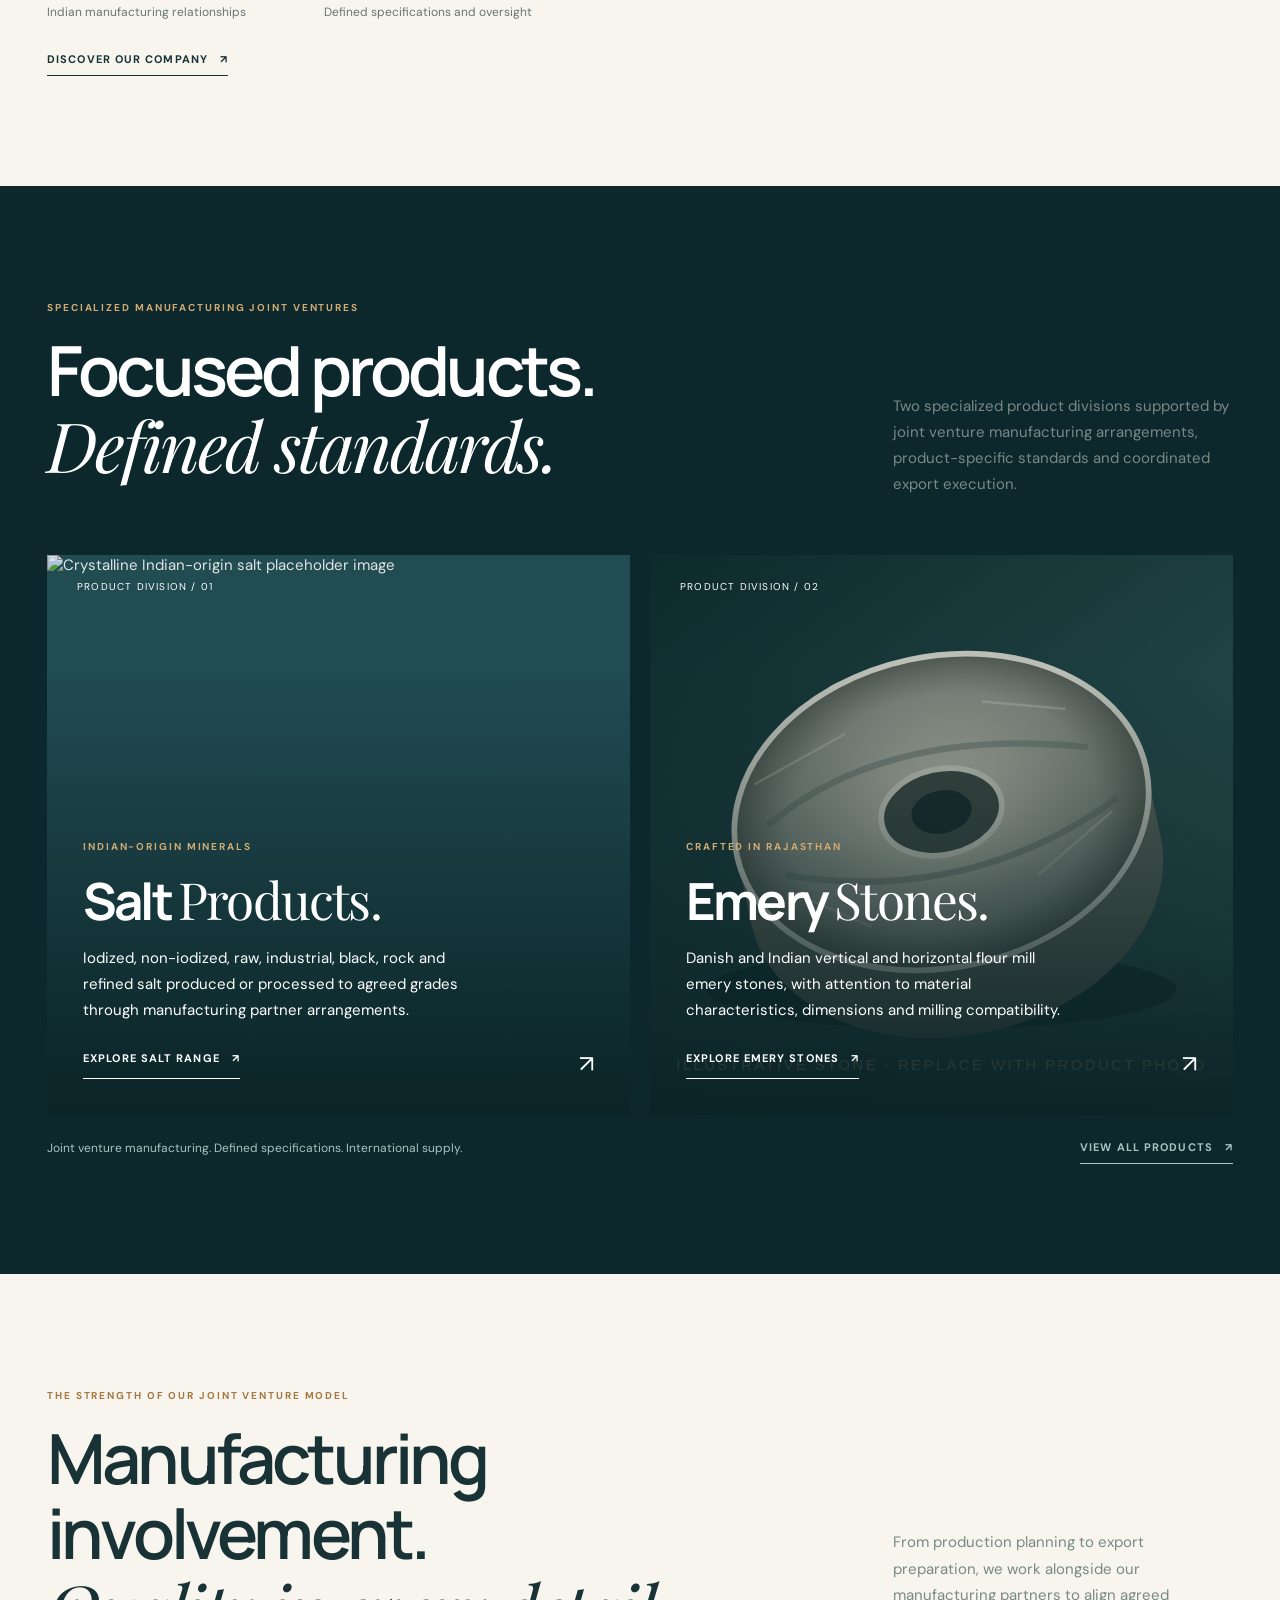
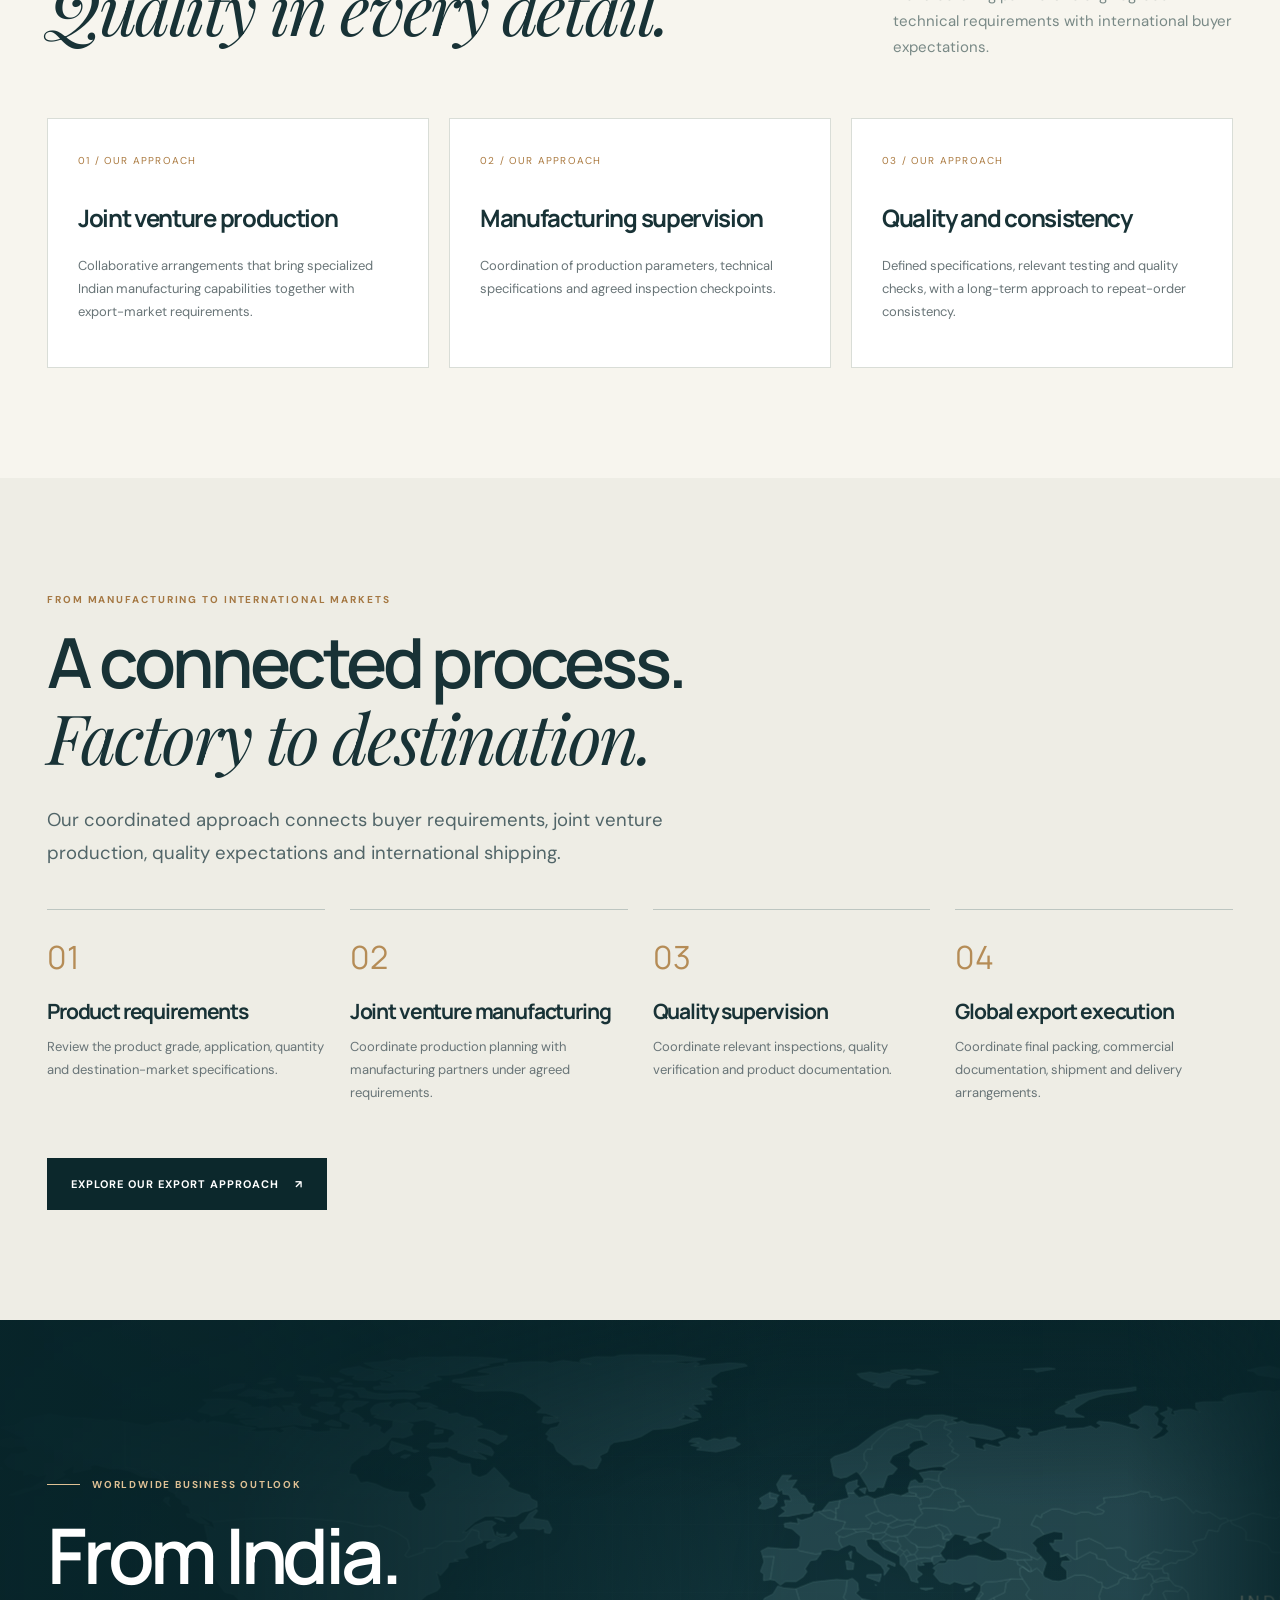
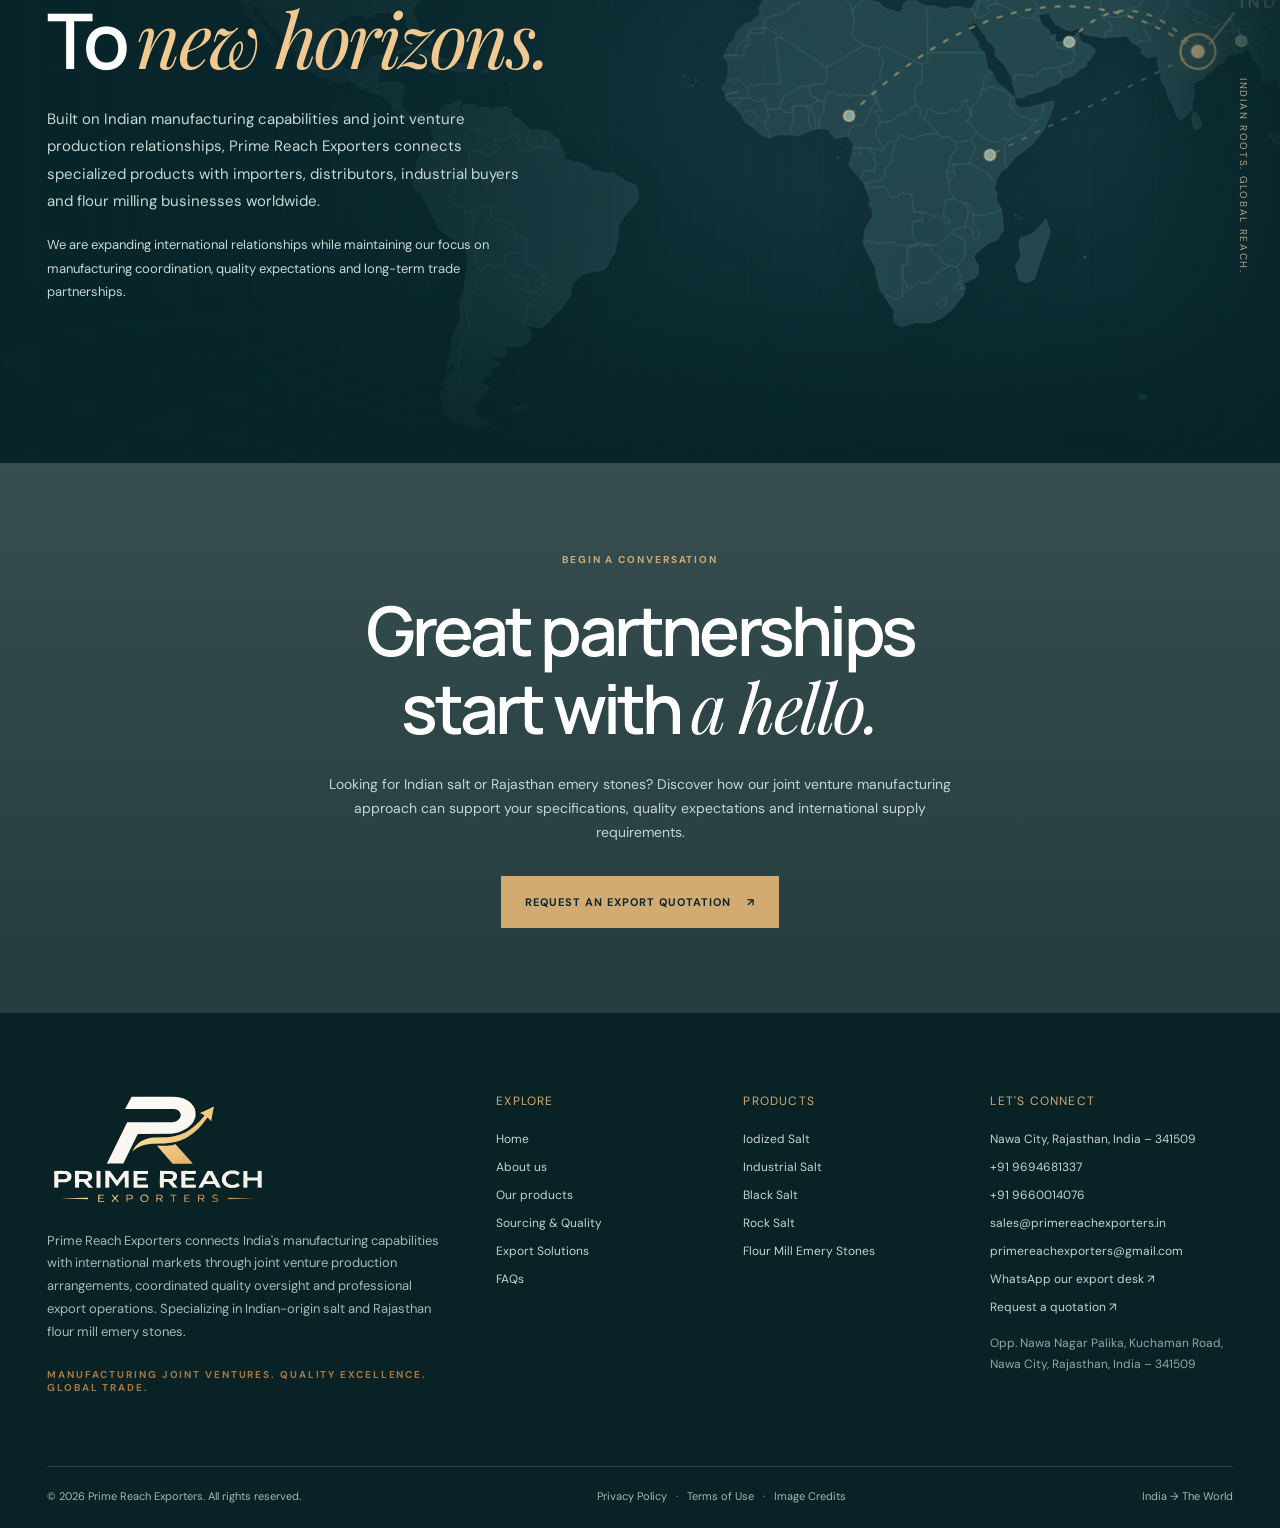
==== commit e0ed1fd1: "Reposition homepage around joint venture manufacturing, quality oversight and global exports" ====
--- a/index.html
+++ b/index.html
@@ -1,10 +1,10 @@
 <!doctype html><html lang="en"><head><meta charset="UTF-8"><meta name="viewport" content="width=device-width,initial-scale=1"><meta name="theme-color" content="#0c282c"><meta name="description" content="Explore Indian salt and Rajasthan emery stones through Prime Reach Exporters' joint venture manufacturing model, quality coordination and international exports."><meta property="og:type" content="website"><meta property="og:site_name" content="Prime Reach Exporters"><meta property="og:title" content="Prime Reach Exporters | Joint Venture Manufacturing &amp; Global Exports"><meta property="og:description" content="Explore Indian salt and Rajasthan emery stones through Prime Reach Exporters' joint venture manufacturing model, quality coordination and international exports."><meta property="og:image" content="https://images.unsplash.com/photo-1655939428370-b1303b94456e?auto=format&fit=crop&w=2200&q=84"><meta name="twitter:card" content="summary_large_image"><title>Prime Reach Exporters | Joint Venture Manufacturing &amp; Global Exports</title><link rel="icon" href="assets/img/favicon.svg?v=20261109" type="image/svg+xml"><link rel="preconnect" href="https://fonts.googleapis.com"><link rel="preconnect" href="https://fonts.gstatic.com" crossorigin><link rel="preconnect" href="https://images.unsplash.com"><link rel="stylesheet" href="assets/css/style.css?v=20261110-partnership"><link rel="stylesheet" href="assets/css/branding.css?v=20261109"><link rel="stylesheet" href="assets/css/world-map.css"><script type="application/ld+json">{"@context":"https://schema.org","@type":"Organization","name":"Prime Reach Exporters","description":"Indian-origin salt and Rajasthan flour mill emery stone sourcing and international trade","areaServed":"Worldwide","address":{"@type":"PostalAddress","streetAddress":"Opp. Nawa Nagar Palika, Kuchaman Road","addressLocality":"Nawa City","addressRegion":"Rajasthan","postalCode":"341509","addressCountry":"IN"},"telephone":"+91-9694681337","email":"sales@primereachexporters.in","contactPoint":[{"@type":"ContactPoint","contactType":"sales","telephone":"+91-9694681337","email":"sales@primereachexporters.in"},{"@type":"ContactPoint","contactType":"business enquiries","telephone":"+91-9660014076","email":"primereachexporters@gmail.com"}]}</script><script src="assets/js/site.js" defer></script><script src="assets/js/world-map.js" defer></script><link rel="preload" href="assets/img/prime-reach-logo.svg?v=20261109" as="image"><script>try{if(!sessionStorage.getItem('primeReachIntroSeen')&&!window.matchMedia('(prefers-reduced-motion: reduce)').matches){document.documentElement.classList.add('is-intro-active')}}catch(e){document.documentElement.classList.add('is-intro-active')}</script><script src="assets/js/intro.js" defer></script></head><body><div class="site-intro" role="status" aria-label="Prime Reach Exporters introduction" aria-live="off"><div class="site-intro-inner"><img class="site-intro-logo" src="assets/img/prime-reach-logo.svg?v=20261109" alt="Prime Reach Exporters" width="1013" height="524" fetchpriority="high"><div class="site-intro-subtitle">Indian Roots. Global Reach.</div><div class="site-intro-progress" aria-hidden="true"></div></div></div><a class="skip-link" href="#main">Skip to content</a><div class="announcement">JOINT VENTURE MANUFACTURING &nbsp; ◆ &nbsp; QUALITY-FOCUSED PRODUCTION &nbsp; ◆ &nbsp; INTERNATIONAL EXPORTS</div>
- <header class="site-header on-dark" id="site-header"><div class="shell header-inner"><a class="brand" href="index.html" aria-label="Prime Reach Exporters home"><img class="brand-logo" src="assets/img/prime-reach-logo.svg?v=20261109" width="1013" height="524" alt="Prime Reach Exporters logo" decoding="async"></a><nav class="nav" aria-label="Main navigation"><a class="active" href="index.html">Home</a><a class="" href="about.html">About</a><div class="nav-item"><a class="" href="products.html">Products ▾</a><div class="nav-dropdown"><a href="products.html">All Products</a><a href="salt.html">Indian Salt Products</a><a href="emery-stones.html">Rajasthan Emery Stones</a></div></div><a class="" href="quality.html">Sourcing & Quality</a><a class="" href="export-solutions.html">Export Solutions</a><a class="" href="contact.html">Contact</a></nav><button class="btn btn-gold header-cta" type="button" data-quote="">Get a quotation <span class="arrow" aria-hidden="true">↗</span></button><button class="menu-toggle" type="button" aria-label="Open menu" aria-controls="mobile-menu" aria-expanded="false">☰</button></div></header><nav class="mobile-menu" id="mobile-menu" aria-label="Mobile navigation"><a href="index.html">Home</a><a href="about.html">About</a><a href="products.html">Products & Categories</a><a href="salt.html">Salt Products</a><a href="emery-stones.html">Emery Stones</a><a href="quality.html">Sourcing & Quality</a><a href="export-solutions.html">Export Solutions</a><a href="contact.html">Contact</a><p>INDIAN ROOTS. GLOBAL REACH.</p></nav><main id="main"><section class="hero"><div class="hero-media" role="img" aria-label="Container ship at an international port" style="background-image:url('https://images.unsplash.com/photo-1655939428370-b1303b94456e?auto=format&fit=crop&w=2200&q=84')"></div><div class="hero-deco" aria-hidden="true"><span></span></div><div class="shell hero-content"><div class="reveal "><span class="eyebrow gold">A world of opportunities, sourced from India</span></div><div class="reveal reveal-delay-1"><h1>Trade, without<br><em>borders.</em></h1></div><div class="reveal reveal-delay-2"><p class="hero-summary">From Indian-origin salt to Rajasthan’s signature flour mill emery stones — connecting regional sourcing strengths with international possibilities.</p></div><div class="reveal reveal-delay-3"><div class="hero-actions"><a class="btn btn-gold" href="products.html">Explore our products <span class="arrow" aria-hidden="true">↗</span></a><button class="btn btn-outline-light" type="button" data-quote="">Start a trade enquiry <span class="arrow" aria-hidden="true">↗</span></button></div></div></div><div class="shell hero-bottom"><div class="bottom-caption">PRIME REACH EXPORTERS<br>YOUR INDIA-BASED TRADE PARTNER</div><div class="scroll-cue"><i></i><span>Scroll to explore</span></div><div class="bottom-caption" style="text-align:right">INDIAN ROOTS.<br>GLOBAL REACH.</div></div></section>
+ <header class="site-header on-dark" id="site-header"><div class="shell header-inner"><a class="brand" href="index.html" aria-label="Prime Reach Exporters home"><img class="brand-logo" src="assets/img/prime-reach-logo.svg?v=20261109" width="1013" height="524" alt="Prime Reach Exporters logo" decoding="async"></a><nav class="nav" aria-label="Main navigation"><a class="active" href="index.html">Home</a><a class="" href="about.html">About</a><div class="nav-item"><a class="" href="products.html">Products ▾</a><div class="nav-dropdown"><a href="products.html">All Products</a><a href="salt.html">Indian Salt Products</a><a href="emery-stones.html">Rajasthan Emery Stones</a></div></div><a class="" href="quality.html">Sourcing & Quality</a><a class="" href="export-solutions.html">Export Solutions</a><a class="" href="contact.html">Contact</a></nav><button class="btn btn-gold header-cta" type="button" data-quote="">Get a quotation <span class="arrow" aria-hidden="true">↗</span></button><button class="menu-toggle" type="button" aria-label="Open menu" aria-controls="mobile-menu" aria-expanded="false">☰</button></div></header><nav class="mobile-menu" id="mobile-menu" aria-label="Mobile navigation"><a href="index.html">Home</a><a href="about.html">About</a><a href="products.html">Products & Categories</a><a href="salt.html">Salt Products</a><a href="emery-stones.html">Emery Stones</a><a href="quality.html">Sourcing & Quality</a><a href="export-solutions.html">Export Solutions</a><a href="contact.html">Contact</a><p>INDIAN ROOTS. GLOBAL REACH.</p></nav><main id="main"><section class="hero"><div class="hero-media" role="img" aria-label="Container ship at an international port" style="background-image:url('https://images.unsplash.com/photo-1655939428370-b1303b94456e?auto=format&fit=crop&w=2200&q=84')"></div><div class="hero-deco" aria-hidden="true"><span></span></div><div class="shell hero-content"><div class="reveal "><span class="eyebrow gold">Joint venture manufacturing · International exports</span></div><div class="reveal reveal-delay-1"><h1>Manufacturing strength.<br><em>Global reach.</em></h1></div><div class="reveal reveal-delay-2"><p class="hero-summary">Through strategic joint ventures with specialized Indian manufacturers, Prime Reach Exporters aligns production capabilities, agreed specifications and quality-focused oversight with international customer requirements. From Indian salt to Rajasthan emery stones, we connect manufacturing expertise with global opportunities.</p></div><div class="reveal reveal-delay-3"><div class="hero-actions"><a class="btn btn-gold" href="products.html">Explore our products <span class="arrow" aria-hidden="true">↗</span></a><button class="btn btn-outline-light" type="button" data-quote="">Start a trade enquiry <span class="arrow" aria-hidden="true">↗</span></button></div></div></div><div class="shell hero-bottom"><div class="bottom-caption">PRIME REACH EXPORTERS<br>YOUR INDIA-BASED TRADE PARTNER</div><div class="scroll-cue"><i></i><span>Scroll to explore</span></div><div class="bottom-caption" style="text-align:right">INDIAN ROOTS.<br>GLOBAL REACH.</div></div></section>
 <div class="marquee"><div class="marquee-track"><span>INDIAN ORIGIN</span><b>✦</b><span>GLOBAL CONNECTIONS</span><b>✦</b><span>FOCUSED SOURCING</span><b>✦</b><span>LASTING PARTNERSHIPS</span><b>✦</b><span>INDIAN ORIGIN</span><b>✦</b><span>GLOBAL CONNECTIONS</span><b>✦</b><span>FOCUSED SOURCING</span><b>✦</b><span>LASTING PARTNERSHIPS</span><b>✦</b><span>INDIAN ORIGIN</span><b>✦</b><span>GLOBAL CONNECTIONS</span><b>✦</b><span>FOCUSED SOURCING</span><b>✦</b><span>LASTING PARTNERSHIPS</span><b>✦</b><span>INDIAN ORIGIN</span><b>✦</b><span>GLOBAL CONNECTIONS</span><b>✦</b><span>FOCUSED SOURCING</span><b>✦</b><span>LASTING PARTNERSHIPS</span><b>✦</b></div></div>
-<section class="section"><div class="shell intro-grid"><div class="intro-copy"><div class="reveal "><span class="eyebrow dark">Who we are</span><h2 class="tagline">Rooted locally.<br><em>Thinking globally.</em></h2><p class="lead">The best trade relationships begin with a strong understanding of where products come from — and where they need to go.</p><div class="gold-line"></div><p>Prime Reach Exporters connects international buyers to India’s established supply ecosystem through focused product sourcing, attention to specifications and straightforward commercial communication.</p><div class="two-mini"><div><strong>India-first</strong><span>Supply-focused approach</span></div><div><strong>Buyer-led</strong><span>Specification-driven sourcing</span></div></div><a class="text-link" href="about.html">Discover our company <span class="arrow" aria-hidden="true">↗</span></a></div></div><div class="intro-aside reveal"><img class="photo-main" src="https://images.unsplash.com/photo-1494412552100-42e4e7a74ec6?auto=format&fit=crop&w=1600&q=82" alt="Aerial view of shipping containers at a cargo terminal" loading="lazy"><img class="photo-float" src="https://images.unsplash.com/photo-1632167004850-5b4666ae03cb?auto=format&fit=crop&w=1500&q=82" alt="Macro photograph of natural salt crystals" loading="lazy"><span class="vertical-note">BUILT ON INDIA'S SUPPLY STRENGTHS</span></div></div></section>
-<section class="section products-section"><div class="shell"><div class="section-heading"><div class="reveal"><span class="eyebrow gold">Our product expertise</span><h2 class="tagline">Focused products.<br><em>Global potential.</em></h2></div><p class="reveal">Two distinctive product categories, connected by one common belief: the right source makes all the difference.</p></div><div class="product-feature-grid"><a class="product-feature reveal" href="salt.html"><span class="product-num">PRODUCT DIVISION / 01</span><img src="https://images.unsplash.com/photo-1632167004850-5b4666ae03cb?auto=format&fit=crop&w=1500&q=82" alt="Crystalline Indian-origin salt placeholder image" loading="lazy"><div class="product-content"><span class="eyebrow gold">INDIAN-ORIGIN MINERALS</span><h3>Salt <span class="serif">Products.</span></h3><p>Edible, industrial, raw, iodized, non-iodized, black, rock and refined salt grades.</p><div class="product-bottom"><span class="text-link">Explore salt range <span class="arrow">↗</span></span><span class="round-arrow">↗</span></div></div></a><a class="product-feature reveal reveal-delay-1" href="emery-stones.html"><span class="product-num">PRODUCT DIVISION / 02</span><img src="assets/img/emery-stone.svg" alt="Illustrative rendering of circular flour mill grinding stone" loading="lazy"><div class="product-content"><span class="eyebrow gold">CRAFTED IN RAJASTHAN</span><h3>Emery <span class="serif">Stones.</span></h3><p>Flour mill grinding stones for compatible milling machinery and replacement needs.</p><div class="product-bottom"><span class="text-link">Explore emery stones <span class="arrow">↗</span></span><span class="round-arrow">↗</span></div></div></a></div><div class="product-note"><span>Selected categories. Specification-focused sourcing. International outlook.</span><a class="text-link" href="products.html">View all products <span class="arrow" aria-hidden="true">↗</span></a></div></div></section>
-<section class="section"><div class="shell"><div class="section-heading"><div class="reveal"><span class="eyebrow dark">The Prime Reach approach</span><h2 class="tagline">The difference<br>is <em>in the details.</em></h2></div><p class="text-muted reveal">Beyond moving products, we focus on making every step of procurement more understandable and dependable.</p></div><div class="value-grid"><div class="value-card reveal reveal-delay-0"><span class="value-index">01 / OUR APPROACH</span><h3>Source with purpose</h3><p>A focused portfolio built around established Indian regional supply strengths.</p></div><div class="value-card reveal reveal-delay-1"><span class="value-index">02 / OUR APPROACH</span><h3>Specifications first</h3><p>Clear discussions around grades, dimensions, intended use and packaging.</p></div><div class="value-card reveal reveal-delay-2"><span class="value-index">03 / OUR APPROACH</span><h3>Partnership mindset</h3><p>Responsive communication and an approach designed for lasting trade relationships.</p></div></div></div></section>
-<section class="section process"><div class="shell"><div class="reveal "><span class="eyebrow dark">How we work</span><h2 class="tagline">One clear process.<br><em>Every step aligned.</em></h2><p class="lead">A straightforward path from your first enquiry to a commercially aligned export arrangement.</p></div><div class="steps"><div class="step reveal reveal-delay-0"><span class="step-index">01</span><h3>Share your needs</h3><p>Tell us the product, specifications, quantity and destination.</p></div><div class="step reveal reveal-delay-1"><span class="step-index">02</span><h3>Review suitable sourcing</h3><p>We assess appropriate supply options and technical fit.</p></div><div class="step reveal reveal-delay-2"><span class="step-index">03</span><h3>Align commercial terms</h3><p>Discuss packing, delivery conditions and quotation requirements.</p></div><div class="step reveal reveal-delay-3"><span class="step-index">04</span><h3>Coordinate next steps</h3><p>Proceed with agreed procurement, documentation and dispatch arrangements.</p></div></div><div style="margin-top:40px"><a class="btn btn-dark" href="export-solutions.html">Explore our export approach <span class="arrow" aria-hidden="true">↗</span></a></div></div></section>
+<section class="section"><div class="shell intro-grid"><div class="intro-copy"><div class="reveal "><span class="eyebrow dark">The Prime Reach advantage</span><h2 class="tagline">Beyond trading.<br><em>Closer to manufacturing.</em></h2><p class="lead">We believe international trade begins at the manufacturing stage — not simply when products are ready for shipment.</p><div class="gold-line"></div><p>Our business operates through joint venture manufacturing relationships with specialized Indian producers. Their production expertise combines with our focus on specification alignment, coordinated production supervision, agreed quality checks and international export management.</p><div class="two-mini"><div><strong>JV manufacturing</strong><span>Indian manufacturing relationships</span></div><div><strong>Quality-focused</strong><span>Defined specifications and oversight</span></div></div><a class="text-link" href="about.html">Discover our company <span class="arrow" aria-hidden="true">↗</span></a></div></div><div class="intro-aside reveal"><img class="photo-main" src="https://images.unsplash.com/photo-1494412552100-42e4e7a74ec6?auto=format&fit=crop&w=1600&q=82" alt="Aerial view of shipping containers at a cargo terminal" loading="lazy"><img class="photo-float" src="https://images.unsplash.com/photo-1632167004850-5b4666ae03cb?auto=format&fit=crop&w=1500&q=82" alt="Macro photograph of natural salt crystals" loading="lazy"><span class="vertical-note">BUILT ON INDIA'S SUPPLY STRENGTHS</span></div></div></section>
+<section class="section products-section"><div class="shell"><div class="section-heading"><div class="reveal"><span class="eyebrow gold">Specialized manufacturing joint ventures</span><h2 class="tagline">Focused products.<br><em>Defined standards.</em></h2></div><p class="reveal">Two specialized product divisions supported by joint venture manufacturing arrangements, product-specific standards and coordinated export execution.</p></div><div class="product-feature-grid"><a class="product-feature reveal" href="salt.html"><span class="product-num">PRODUCT DIVISION / 01</span><img src="https://images.unsplash.com/photo-1632167004850-5b4666ae03cb?auto=format&fit=crop&w=1500&q=82" alt="Crystalline Indian-origin salt placeholder image" loading="lazy"><div class="product-content"><span class="eyebrow gold">INDIAN-ORIGIN MINERALS</span><h3>Salt <span class="serif">Products.</span></h3><p>Iodized, non-iodized, raw, industrial, black, rock and refined salt produced or processed to agreed grades through manufacturing partner arrangements.</p><div class="product-bottom"><span class="text-link">Explore salt range <span class="arrow">↗</span></span><span class="round-arrow">↗</span></div></div></a><a class="product-feature reveal reveal-delay-1" href="emery-stones.html"><span class="product-num">PRODUCT DIVISION / 02</span><img src="assets/img/emery-stone.svg" alt="Illustrative rendering of circular flour mill grinding stone" loading="lazy"><div class="product-content"><span class="eyebrow gold">CRAFTED IN RAJASTHAN</span><h3>Emery <span class="serif">Stones.</span></h3><p>Danish and Indian vertical and horizontal flour mill emery stones, with attention to material characteristics, dimensions and milling compatibility.</p><div class="product-bottom"><span class="text-link">Explore emery stones <span class="arrow">↗</span></span><span class="round-arrow">↗</span></div></div></a></div><div class="product-note"><span>Joint venture manufacturing. Defined specifications. International supply.</span><a class="text-link" href="products.html">View all products <span class="arrow" aria-hidden="true">↗</span></a></div></div></section>
+<section class="section"><div class="shell"><div class="section-heading"><div class="reveal"><span class="eyebrow dark">The strength of our joint venture model</span><h2 class="tagline">Manufacturing involvement.<br><em>Quality in every detail.</em></h2></div><p class="text-muted reveal">From production planning to export preparation, we work alongside our manufacturing partners to align agreed technical requirements with international buyer expectations.</p></div><div class="value-grid"><div class="value-card reveal reveal-delay-0"><span class="value-index">01 / OUR APPROACH</span><h3>Joint venture production</h3><p>Collaborative arrangements that bring specialized Indian manufacturing capabilities together with export-market requirements.</p></div><div class="value-card reveal reveal-delay-1"><span class="value-index">02 / OUR APPROACH</span><h3>Manufacturing supervision</h3><p>Coordination of production parameters, technical specifications and agreed inspection checkpoints.</p></div><div class="value-card reveal reveal-delay-2"><span class="value-index">03 / OUR APPROACH</span><h3>Quality and consistency</h3><p>Defined specifications, relevant testing and quality checks, with a long-term approach to repeat-order consistency.</p></div></div></div></section>
+<section class="section process"><div class="shell"><div class="reveal "><span class="eyebrow dark">From manufacturing to international markets</span><h2 class="tagline">A connected process.<br><em>Factory to destination.</em></h2><p class="lead">Our coordinated approach connects buyer requirements, joint venture production, quality expectations and international shipping.</p></div><div class="steps"><div class="step reveal reveal-delay-0"><span class="step-index">01</span><h3>Product requirements</h3><p>Review the product grade, application, quantity and destination-market specifications.</p></div><div class="step reveal reveal-delay-1"><span class="step-index">02</span><h3>Joint venture manufacturing</h3><p>Coordinate production planning with manufacturing partners under agreed requirements.</p></div><div class="step reveal reveal-delay-2"><span class="step-index">03</span><h3>Quality supervision</h3><p>Coordinate relevant inspections, quality verification and product documentation.</p></div><div class="step reveal reveal-delay-3"><span class="step-index">04</span><h3>Global export execution</h3><p>Coordinate final packing, commercial documentation, shipment and delivery arrangements.</p></div></div><div style="margin-top:40px"><a class="btn btn-dark" href="export-solutions.html">Explore our export approach <span class="arrow" aria-hidden="true">↗</span></a></div></div></section>
 <section class="world-panel world-panel-map" data-scroll-map aria-label="Worldwide business outlook">
   <div class="world-map-stage" aria-hidden="true">
     <div class="world-map-drift" data-map-track>
@@ -41,13 +41,13 @@
     <div class="world-map-copy reveal">
       <span class="world-map-overline">Worldwide business outlook</span>
       <h2 class="tagline">From India.<br>To <em>new horizons.</em></h2>
-      <p>We welcome business conversations with importers, distributors, flour mill operators and industrial buyers across Africa, the Middle East, South Asia and other global markets.</p>
-      <p style="font-size:13px">Our international network is growing through thoughtful partnerships and product-focused trade enquiries.</p>
+      <p>Built on Indian manufacturing capabilities and joint venture production relationships, Prime Reach Exporters connects specialized products with importers, distributors, industrial buyers and flour milling businesses worldwide.</p>
+      <p style="font-size:13px">We are expanding international relationships while maintaining our focus on manufacturing coordination, quality expectations and long-term trade partnerships.</p>
     </div>
   </div>
   <span class="world-map-side-label" aria-hidden="true">Indian roots. Global reach.</span>
 </section>
-<section class="cta-panel"><div class="shell reveal"><span class="eyebrow gold">Begin a conversation</span><h2 class="tagline">Great partnerships<br>start with <em>a hello.</em></h2><p>Looking for Indian salt or Rajasthan emery stones? Tell us about your requirements and let's explore what's possible.</p><button class="btn btn-gold" type="button" data-quote="">Request an export quotation <span class="arrow" aria-hidden="true">↗</span></button></div></section></main><footer class="site-footer"><div class="shell"><div class="footer-top"><div class="footer-about"><a class="brand" href="index.html"><img class="brand-logo" src="assets/img/prime-reach-logo.svg?v=20261109" width="1013" height="524" alt="Prime Reach Exporters logo" decoding="async"></a><p>Prime Reach Exporters connects India's manufacturing capabilities with international markets through joint venture production arrangements, coordinated quality oversight and professional export operations. Specializing in Indian-origin salt and Rajasthan flour mill emery stones.</p><span class="tiny-cap">MANUFACTURING JOINT VENTURES. QUALITY EXCELLENCE. GLOBAL TRADE.</span></div><div><div class="footer-heading">Explore</div><div class="footer-list"><a href="index.html">Home</a><a href="about.html">About us</a><a href="products.html">Our products</a><a href="quality.html">Sourcing & Quality</a><a href="export-solutions.html">Export Solutions</a><a href="faq.html">FAQs</a></div></div><div><div class="footer-heading">Products</div><div class="footer-list"><a href="salt.html">Iodized Salt</a><a href="salt.html#catalog">Industrial Salt</a><a href="salt.html#catalog">Black Salt</a><a href="salt.html#catalog">Rock Salt</a><a href="emery-stones.html">Flour Mill Emery Stones</a></div></div><div><div class="footer-heading">Let's connect</div><div class="footer-list"><span>Nawa City, Rajasthan, India – 341509</span><a href="tel:+919694681337">+91 9694681337</a><a href="tel:+919660014076">+91 9660014076</a><a href="mailto:sales@primereachexporters.in">sales@primereachexporters.in</a><a href="mailto:primereachexporters@gmail.com">primereachexporters@gmail.com</a><a href="https://wa.me/919694681337" target="_blank" rel="noopener noreferrer">WhatsApp our export desk ↗</a><a href="contact.html">Request a quotation ↗</a></div><p class="footnote" style="margin-top:18px;color:#90a8a5">Opp. Nawa Nagar Palika, Kuchaman Road, Nawa City, Rajasthan, India – 341509</p></div></div><div class="footer-bottom"><span>© 2026 Prime Reach Exporters. All rights reserved.</span><span><a href="privacy.html">Privacy Policy</a> &nbsp; · &nbsp; <a href="terms.html">Terms of Use</a> &nbsp; · &nbsp; <a href="credits.html">Image Credits</a></span><span>India → The World</span></div></div></footer><div class="scroll-progress" aria-hidden="true"></div><button class="quote-fab" type="button" data-quote="" aria-label="Open export enquiry form">✦ &nbsp; Request a quote <span aria-hidden="true">↗</span></button><button class="back-to-top" type="button" aria-label="Back to top">↑</button><div class="drawer-backdrop"></div><aside class="quote-drawer" role="dialog" aria-modal="true" aria-label="Request an export quotation" aria-hidden="true"><div class="drawer-top"><div><span class="eyebrow dark">Get in touch</span><h2>Let's talk trade.</h2></div><button class="close-btn" type="button" aria-label="Close quotation form">×</button></div><p class="text-muted" style="font-size:14px">Tell us what you need and where it's headed. We will help you take the next step.</p><form class="enquiry-form"><div class="field-grid">
+<section class="cta-panel"><div class="shell reveal"><span class="eyebrow gold">Begin a conversation</span><h2 class="tagline">Great partnerships<br>start with <em>a hello.</em></h2><p>Looking for Indian salt or Rajasthan emery stones? Discover how our joint venture manufacturing approach can support your specifications, quality expectations and international supply requirements.</p><button class="btn btn-gold" type="button" data-quote="">Request an export quotation <span class="arrow" aria-hidden="true">↗</span></button></div></section></main><footer class="site-footer"><div class="shell"><div class="footer-top"><div class="footer-about"><a class="brand" href="index.html"><img class="brand-logo" src="assets/img/prime-reach-logo.svg?v=20261109" width="1013" height="524" alt="Prime Reach Exporters logo" decoding="async"></a><p>Prime Reach Exporters connects India's manufacturing capabilities with international markets through joint venture production arrangements, coordinated quality oversight and professional export operations. Specializing in Indian-origin salt and Rajasthan flour mill emery stones.</p><span class="tiny-cap">MANUFACTURING JOINT VENTURES. QUALITY EXCELLENCE. GLOBAL TRADE.</span></div><div><div class="footer-heading">Explore</div><div class="footer-list"><a href="index.html">Home</a><a href="about.html">About us</a><a href="products.html">Our products</a><a href="quality.html">Sourcing & Quality</a><a href="export-solutions.html">Export Solutions</a><a href="faq.html">FAQs</a></div></div><div><div class="footer-heading">Products</div><div class="footer-list"><a href="salt.html">Iodized Salt</a><a href="salt.html#catalog">Industrial Salt</a><a href="salt.html#catalog">Black Salt</a><a href="salt.html#catalog">Rock Salt</a><a href="emery-stones.html">Flour Mill Emery Stones</a></div></div><div><div class="footer-heading">Let's connect</div><div class="footer-list"><span>Nawa City, Rajasthan, India – 341509</span><a href="tel:+919694681337">+91 9694681337</a><a href="tel:+919660014076">+91 9660014076</a><a href="mailto:sales@primereachexporters.in">sales@primereachexporters.in</a><a href="mailto:primereachexporters@gmail.com">primereachexporters@gmail.com</a><a href="https://wa.me/919694681337" target="_blank" rel="noopener noreferrer">WhatsApp our export desk ↗</a><a href="contact.html">Request a quotation ↗</a></div><p class="footnote" style="margin-top:18px;color:#90a8a5">Opp. Nawa Nagar Palika, Kuchaman Road, Nawa City, Rajasthan, India – 341509</p></div></div><div class="footer-bottom"><span>© 2026 Prime Reach Exporters. All rights reserved.</span><span><a href="privacy.html">Privacy Policy</a> &nbsp; · &nbsp; <a href="terms.html">Terms of Use</a> &nbsp; · &nbsp; <a href="credits.html">Image Credits</a></span><span>India → The World</span></div></div></footer><div class="scroll-progress" aria-hidden="true"></div><button class="quote-fab" type="button" data-quote="" aria-label="Open export enquiry form">✦ &nbsp; Request a quote <span aria-hidden="true">↗</span></button><button class="back-to-top" type="button" aria-label="Back to top">↑</button><div class="drawer-backdrop"></div><aside class="quote-drawer" role="dialog" aria-modal="true" aria-label="Request an export quotation" aria-hidden="true"><div class="drawer-top"><div><span class="eyebrow dark">Get in touch</span><h2>Let's talk trade.</h2></div><button class="close-btn" type="button" aria-label="Close quotation form">×</button></div><p class="text-muted" style="font-size:14px">Tell us what you need and where it's headed. We will help you take the next step.</p><form class="enquiry-form"><div class="field-grid">
  <div class="field"><label for="name-drawer">Full name *</label><input id="name-drawer" name="name" placeholder="Your name" required autocomplete="name"></div>
  <div class="field"><label for="company-drawer">Company</label><input id="company-drawer" name="company" placeholder="Company name" autocomplete="organization"></div>
  <div class="field"><label for="email-drawer">Business email *</label><input id="email-drawer" type="email" name="email" placeholder="name@company.com" required autocomplete="email"></div>
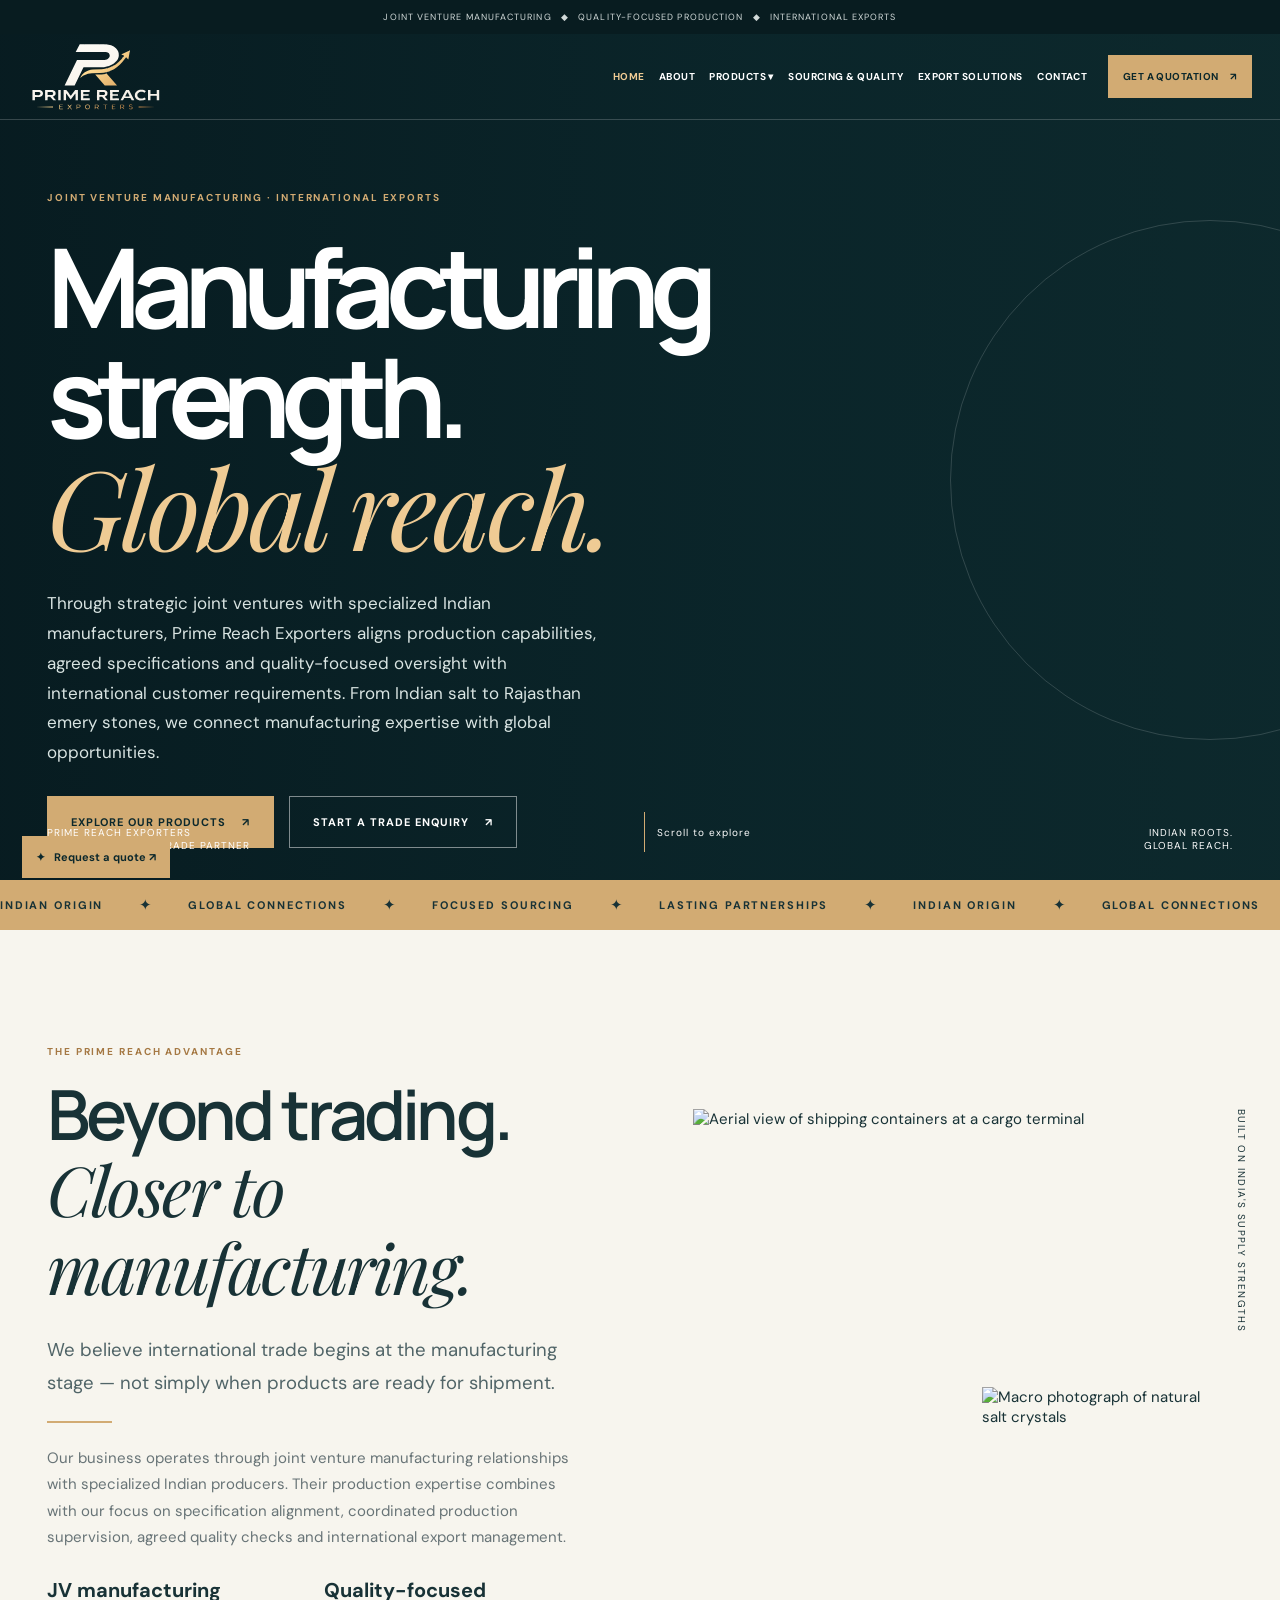
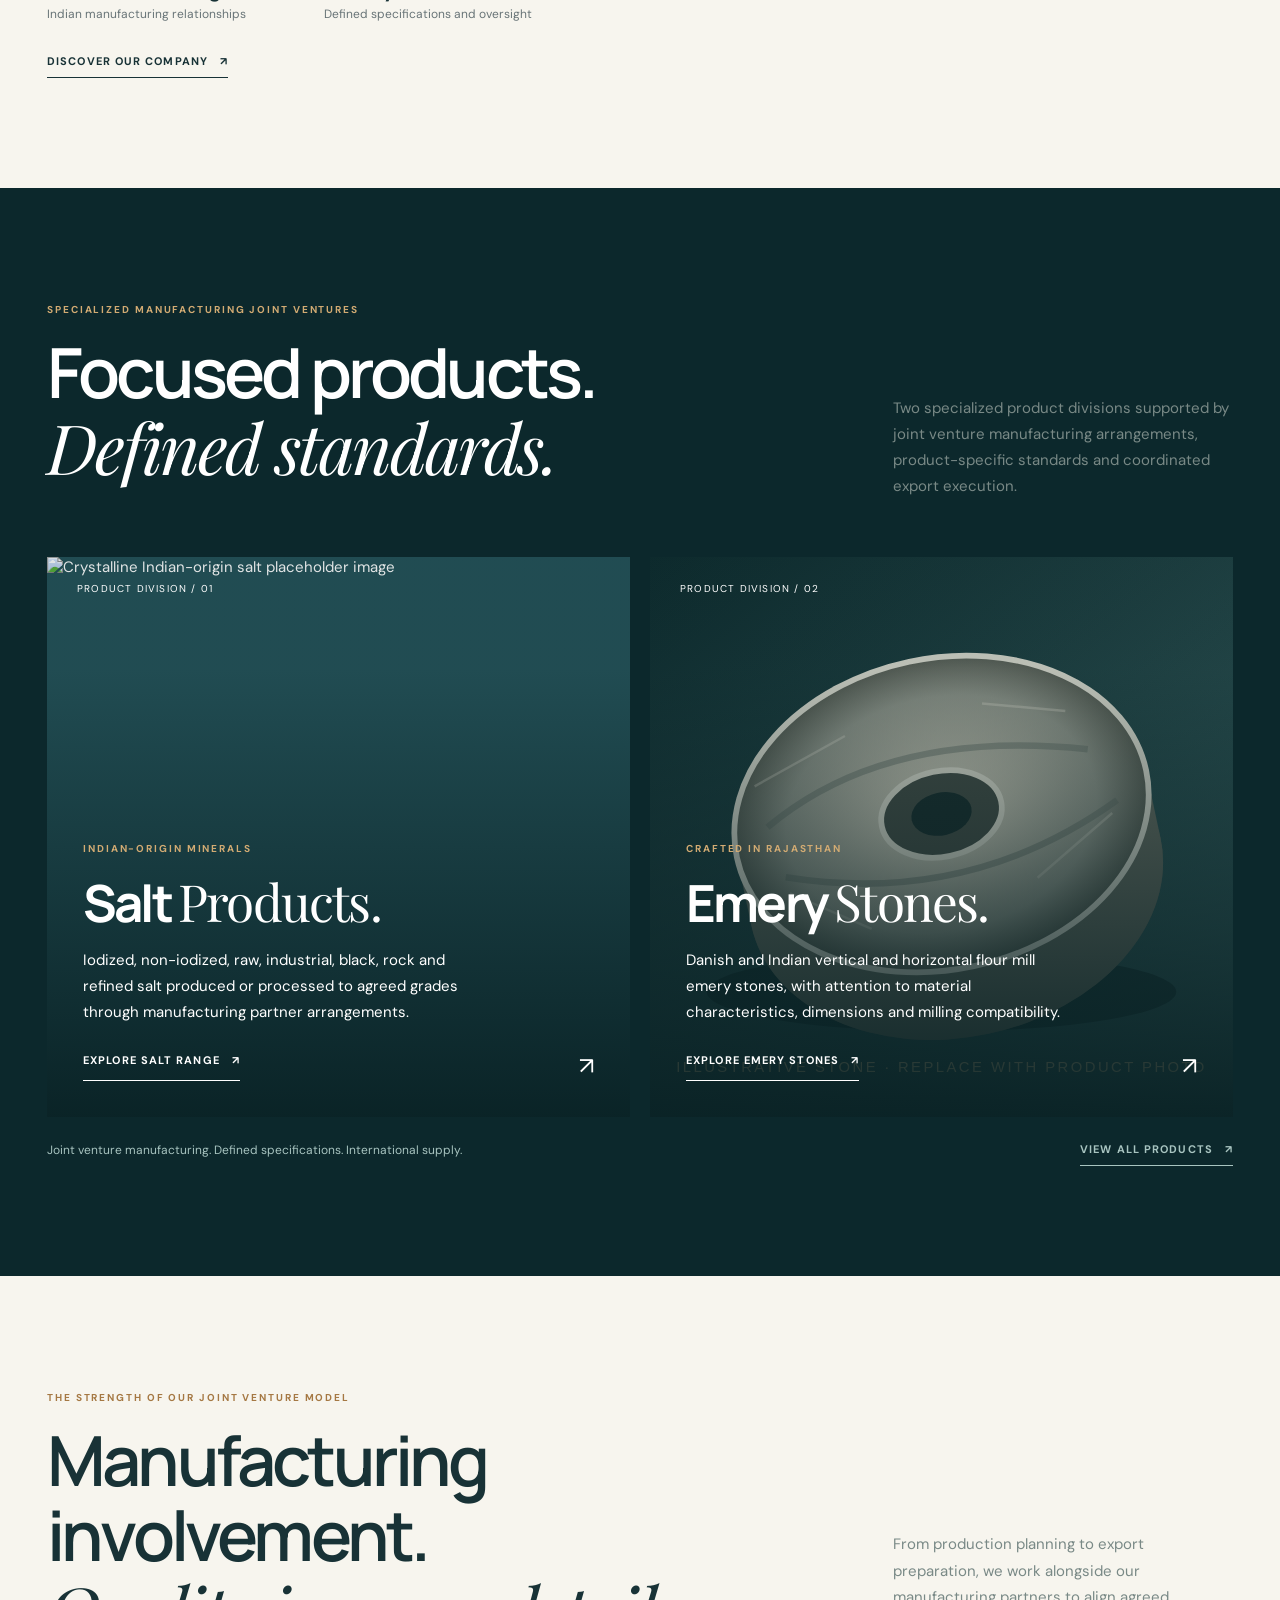
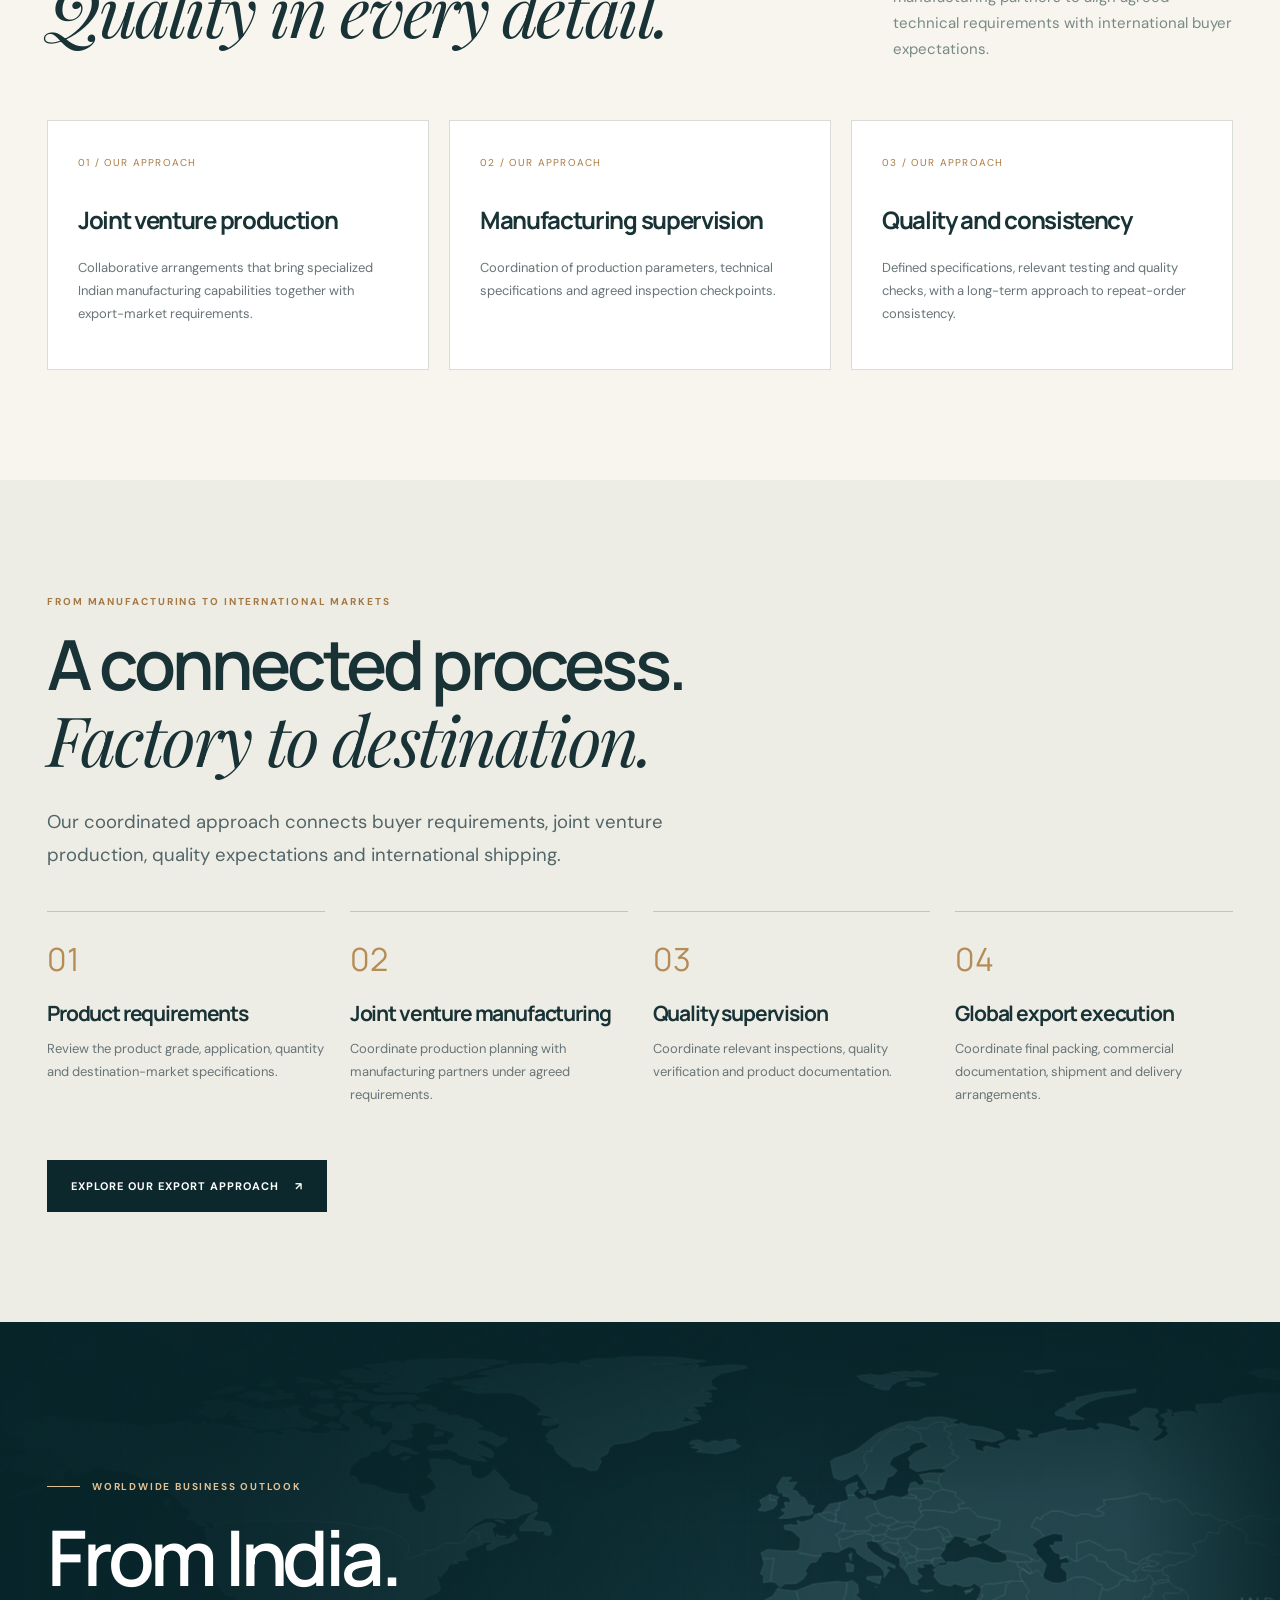
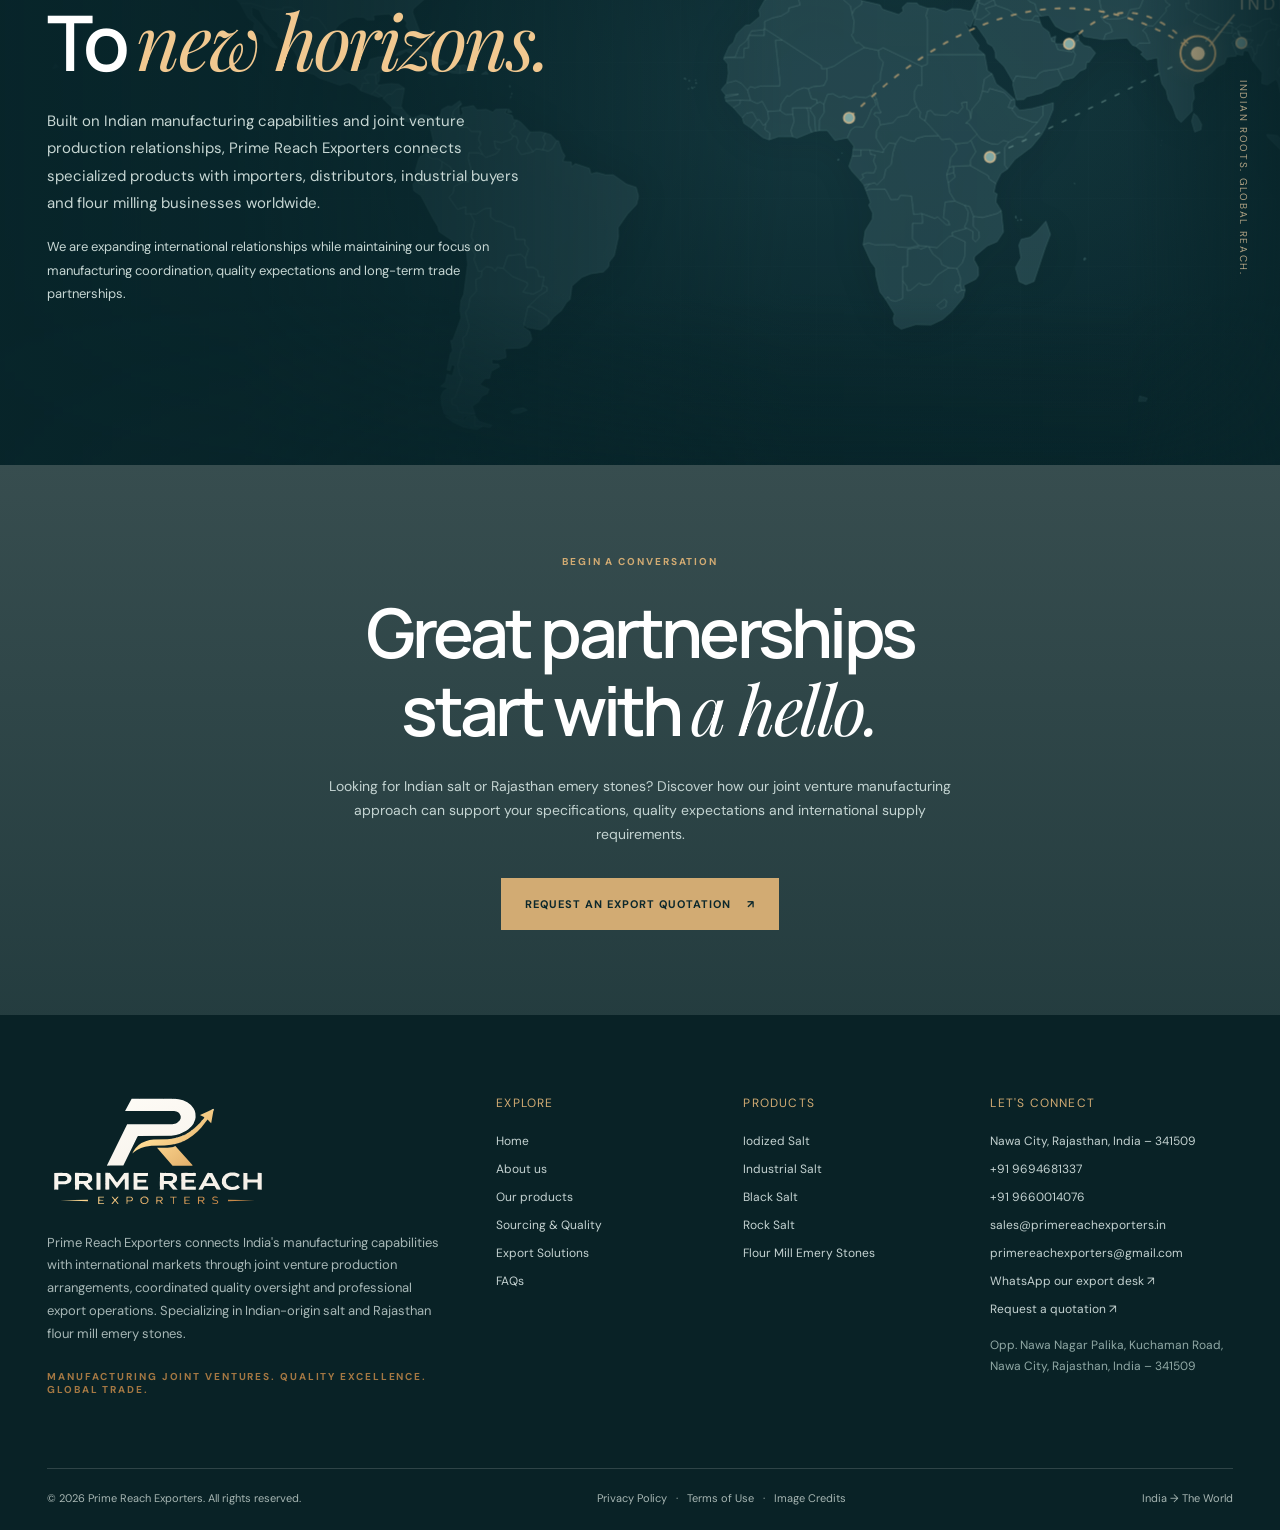
==== commit 4e0e551b: "Apply consistent responsive header and cache refresh to index.html" ====
--- a/index.html
+++ b/index.html
@@ -1,4 +1,4 @@
-<!doctype html><html lang="en"><head><meta charset="UTF-8"><meta name="viewport" content="width=device-width,initial-scale=1"><meta name="theme-color" content="#0c282c"><meta name="description" content="Explore Indian salt and Rajasthan emery stones through Prime Reach Exporters' joint venture manufacturing model, quality coordination and international exports."><meta property="og:type" content="website"><meta property="og:site_name" content="Prime Reach Exporters"><meta property="og:title" content="Prime Reach Exporters | Joint Venture Manufacturing &amp; Global Exports"><meta property="og:description" content="Explore Indian salt and Rajasthan emery stones through Prime Reach Exporters' joint venture manufacturing model, quality coordination and international exports."><meta property="og:image" content="https://images.unsplash.com/photo-1655939428370-b1303b94456e?auto=format&fit=crop&w=2200&q=84"><meta name="twitter:card" content="summary_large_image"><title>Prime Reach Exporters | Joint Venture Manufacturing &amp; Global Exports</title><link rel="icon" href="assets/img/favicon.svg?v=20261109" type="image/svg+xml"><link rel="preconnect" href="https://fonts.googleapis.com"><link rel="preconnect" href="https://fonts.gstatic.com" crossorigin><link rel="preconnect" href="https://images.unsplash.com"><link rel="stylesheet" href="assets/css/style.css?v=20261110-partnership"><link rel="stylesheet" href="assets/css/branding.css?v=20261109"><link rel="stylesheet" href="assets/css/world-map.css"><script type="application/ld+json">{"@context":"https://schema.org","@type":"Organization","name":"Prime Reach Exporters","description":"Indian-origin salt and Rajasthan flour mill emery stone sourcing and international trade","areaServed":"Worldwide","address":{"@type":"PostalAddress","streetAddress":"Opp. Nawa Nagar Palika, Kuchaman Road","addressLocality":"Nawa City","addressRegion":"Rajasthan","postalCode":"341509","addressCountry":"IN"},"telephone":"+91-9694681337","email":"sales@primereachexporters.in","contactPoint":[{"@type":"ContactPoint","contactType":"sales","telephone":"+91-9694681337","email":"sales@primereachexporters.in"},{"@type":"ContactPoint","contactType":"business enquiries","telephone":"+91-9660014076","email":"primereachexporters@gmail.com"}]}</script><script src="assets/js/site.js" defer></script><script src="assets/js/world-map.js" defer></script><link rel="preload" href="assets/img/prime-reach-logo.svg?v=20261109" as="image"><script>try{if(!sessionStorage.getItem('primeReachIntroSeen')&&!window.matchMedia('(prefers-reduced-motion: reduce)').matches){document.documentElement.classList.add('is-intro-active')}}catch(e){document.documentElement.classList.add('is-intro-active')}</script><script src="assets/js/intro.js" defer></script></head><body><div class="site-intro" role="status" aria-label="Prime Reach Exporters introduction" aria-live="off"><div class="site-intro-inner"><img class="site-intro-logo" src="assets/img/prime-reach-logo.svg?v=20261109" alt="Prime Reach Exporters" width="1013" height="524" fetchpriority="high"><div class="site-intro-subtitle">Indian Roots. Global Reach.</div><div class="site-intro-progress" aria-hidden="true"></div></div></div><a class="skip-link" href="#main">Skip to content</a><div class="announcement">JOINT VENTURE MANUFACTURING &nbsp; ◆ &nbsp; QUALITY-FOCUSED PRODUCTION &nbsp; ◆ &nbsp; INTERNATIONAL EXPORTS</div>
+<!doctype html><html lang="en"><head><meta charset="UTF-8"><meta name="viewport" content="width=device-width,initial-scale=1"><meta name="theme-color" content="#0c282c"><meta name="description" content="Explore Indian salt and Rajasthan emery stones through Prime Reach Exporters' joint venture manufacturing model, quality coordination and international exports."><meta property="og:type" content="website"><meta property="og:site_name" content="Prime Reach Exporters"><meta property="og:title" content="Prime Reach Exporters | Joint Venture Manufacturing &amp; Global Exports"><meta property="og:description" content="Explore Indian salt and Rajasthan emery stones through Prime Reach Exporters' joint venture manufacturing model, quality coordination and international exports."><meta property="og:image" content="https://images.unsplash.com/photo-1655939428370-b1303b94456e?auto=format&fit=crop&w=2200&q=84"><meta name="twitter:card" content="summary_large_image"><title>Prime Reach Exporters | Joint Venture Manufacturing &amp; Global Exports</title><link rel="icon" href="assets/img/favicon.svg?v=20261109" type="image/svg+xml"><link rel="preconnect" href="https://fonts.googleapis.com"><link rel="preconnect" href="https://fonts.gstatic.com" crossorigin><link rel="preconnect" href="https://images.unsplash.com"><link rel="stylesheet" href="assets/css/style.css?v=20261110-joint-venture"><link rel="stylesheet" href="assets/css/branding.css?v=20261109"><link rel="stylesheet" href="assets/css/header-refinement.css?v=20261110"><link rel="stylesheet" href="assets/css/world-map.css"><script type="application/ld+json">{"@context":"https://schema.org","@type":"Organization","name":"Prime Reach Exporters","description":"Indian-origin salt and Rajasthan flour mill emery stone sourcing and international trade","areaServed":"Worldwide","address":{"@type":"PostalAddress","streetAddress":"Opp. Nawa Nagar Palika, Kuchaman Road","addressLocality":"Nawa City","addressRegion":"Rajasthan","postalCode":"341509","addressCountry":"IN"},"telephone":"+91-9694681337","email":"sales@primereachexporters.in","contactPoint":[{"@type":"ContactPoint","contactType":"sales","telephone":"+91-9694681337","email":"sales@primereachexporters.in"},{"@type":"ContactPoint","contactType":"business enquiries","telephone":"+91-9660014076","email":"primereachexporters@gmail.com"}]}</script><script src="assets/js/site.js?v=20261110-header" defer></script><script src="assets/js/world-map.js" defer></script><link rel="preload" href="assets/img/prime-reach-logo.svg?v=20261109" as="image"><script>try{if(!sessionStorage.getItem('primeReachIntroSeen')&&!window.matchMedia('(prefers-reduced-motion: reduce)').matches){document.documentElement.classList.add('is-intro-active')}}catch(e){document.documentElement.classList.add('is-intro-active')}</script><script src="assets/js/intro.js" defer></script></head><body><div class="site-intro" role="status" aria-label="Prime Reach Exporters introduction" aria-live="off"><div class="site-intro-inner"><img class="site-intro-logo" src="assets/img/prime-reach-logo.svg?v=20261109" alt="Prime Reach Exporters" width="1013" height="524" fetchpriority="high"><div class="site-intro-subtitle">Indian Roots. Global Reach.</div><div class="site-intro-progress" aria-hidden="true"></div></div></div><a class="skip-link" href="#main">Skip to content</a><div class="announcement">JOINT VENTURE MANUFACTURING &nbsp; ◆ &nbsp; QUALITY-FOCUSED PRODUCTION &nbsp; ◆ &nbsp; INTERNATIONAL EXPORTS</div>
  <header class="site-header on-dark" id="site-header"><div class="shell header-inner"><a class="brand" href="index.html" aria-label="Prime Reach Exporters home"><img class="brand-logo" src="assets/img/prime-reach-logo.svg?v=20261109" width="1013" height="524" alt="Prime Reach Exporters logo" decoding="async"></a><nav class="nav" aria-label="Main navigation"><a class="active" href="index.html">Home</a><a class="" href="about.html">About</a><div class="nav-item"><a class="" href="products.html">Products ▾</a><div class="nav-dropdown"><a href="products.html">All Products</a><a href="salt.html">Indian Salt Products</a><a href="emery-stones.html">Rajasthan Emery Stones</a></div></div><a class="" href="quality.html">Sourcing & Quality</a><a class="" href="export-solutions.html">Export Solutions</a><a class="" href="contact.html">Contact</a></nav><button class="btn btn-gold header-cta" type="button" data-quote="">Get a quotation <span class="arrow" aria-hidden="true">↗</span></button><button class="menu-toggle" type="button" aria-label="Open menu" aria-controls="mobile-menu" aria-expanded="false">☰</button></div></header><nav class="mobile-menu" id="mobile-menu" aria-label="Mobile navigation"><a href="index.html">Home</a><a href="about.html">About</a><a href="products.html">Products & Categories</a><a href="salt.html">Salt Products</a><a href="emery-stones.html">Emery Stones</a><a href="quality.html">Sourcing & Quality</a><a href="export-solutions.html">Export Solutions</a><a href="contact.html">Contact</a><p>INDIAN ROOTS. GLOBAL REACH.</p></nav><main id="main"><section class="hero"><div class="hero-media" role="img" aria-label="Container ship at an international port" style="background-image:url('https://images.unsplash.com/photo-1655939428370-b1303b94456e?auto=format&fit=crop&w=2200&q=84')"></div><div class="hero-deco" aria-hidden="true"><span></span></div><div class="shell hero-content"><div class="reveal "><span class="eyebrow gold">Joint venture manufacturing · International exports</span></div><div class="reveal reveal-delay-1"><h1>Manufacturing strength.<br><em>Global reach.</em></h1></div><div class="reveal reveal-delay-2"><p class="hero-summary">Through strategic joint ventures with specialized Indian manufacturers, Prime Reach Exporters aligns production capabilities, agreed specifications and quality-focused oversight with international customer requirements. From Indian salt to Rajasthan emery stones, we connect manufacturing expertise with global opportunities.</p></div><div class="reveal reveal-delay-3"><div class="hero-actions"><a class="btn btn-gold" href="products.html">Explore our products <span class="arrow" aria-hidden="true">↗</span></a><button class="btn btn-outline-light" type="button" data-quote="">Start a trade enquiry <span class="arrow" aria-hidden="true">↗</span></button></div></div></div><div class="shell hero-bottom"><div class="bottom-caption">PRIME REACH EXPORTERS<br>YOUR INDIA-BASED TRADE PARTNER</div><div class="scroll-cue"><i></i><span>Scroll to explore</span></div><div class="bottom-caption" style="text-align:right">INDIAN ROOTS.<br>GLOBAL REACH.</div></div></section>
 <div class="marquee"><div class="marquee-track"><span>INDIAN ORIGIN</span><b>✦</b><span>GLOBAL CONNECTIONS</span><b>✦</b><span>FOCUSED SOURCING</span><b>✦</b><span>LASTING PARTNERSHIPS</span><b>✦</b><span>INDIAN ORIGIN</span><b>✦</b><span>GLOBAL CONNECTIONS</span><b>✦</b><span>FOCUSED SOURCING</span><b>✦</b><span>LASTING PARTNERSHIPS</span><b>✦</b><span>INDIAN ORIGIN</span><b>✦</b><span>GLOBAL CONNECTIONS</span><b>✦</b><span>FOCUSED SOURCING</span><b>✦</b><span>LASTING PARTNERSHIPS</span><b>✦</b><span>INDIAN ORIGIN</span><b>✦</b><span>GLOBAL CONNECTIONS</span><b>✦</b><span>FOCUSED SOURCING</span><b>✦</b><span>LASTING PARTNERSHIPS</span><b>✦</b></div></div>
 <section class="section"><div class="shell intro-grid"><div class="intro-copy"><div class="reveal "><span class="eyebrow dark">The Prime Reach advantage</span><h2 class="tagline">Beyond trading.<br><em>Closer to manufacturing.</em></h2><p class="lead">We believe international trade begins at the manufacturing stage — not simply when products are ready for shipment.</p><div class="gold-line"></div><p>Our business operates through joint venture manufacturing relationships with specialized Indian producers. Their production expertise combines with our focus on specification alignment, coordinated production supervision, agreed quality checks and international export management.</p><div class="two-mini"><div><strong>JV manufacturing</strong><span>Indian manufacturing relationships</span></div><div><strong>Quality-focused</strong><span>Defined specifications and oversight</span></div></div><a class="text-link" href="about.html">Discover our company <span class="arrow" aria-hidden="true">↗</span></a></div></div><div class="intro-aside reveal"><img class="photo-main" src="https://images.unsplash.com/photo-1494412552100-42e4e7a74ec6?auto=format&fit=crop&w=1600&q=82" alt="Aerial view of shipping containers at a cargo terminal" loading="lazy"><img class="photo-float" src="https://images.unsplash.com/photo-1632167004850-5b4666ae03cb?auto=format&fit=crop&w=1500&q=82" alt="Macro photograph of natural salt crystals" loading="lazy"><span class="vertical-note">BUILT ON INDIA'S SUPPLY STRENGTHS</span></div></div></section>
@@ -52,9 +52,9 @@
  <div class="field"><label for="company-drawer">Company</label><input id="company-drawer" name="company" placeholder="Company name" autocomplete="organization"></div>
  <div class="field"><label for="email-drawer">Business email *</label><input id="email-drawer" type="email" name="email" placeholder="name@company.com" required autocomplete="email"></div>
  <div class="field"><label for="country-drawer">Destination country *</label><input id="country-drawer" name="country" placeholder="e.g. Kenya" required autocomplete="country-name"></div>
- <div class="field full"><label for="product-drawer">Product interested in *</label><select id="product-drawer" name="product" required><option value="">Select product</option><option value="Iodized Salt">Iodized Salt</option><option value="Non-Iodized Salt">Non-Iodized Salt</option><option value="Raw Salt">Raw Salt</option><option value="Industrial Salt">Industrial Salt</option><option value="Black Salt (Kala Namak)">Black Salt (Kala Namak)</option><option value="Rock Salt (Sendha Namak)">Rock Salt (Sendha Namak)</option><option value="Refined / Specialty Salt">Refined / Specialty Salt</option><option value="Rajasthan Flour Mill Emery Stones">Rajasthan Flour Mill Emery Stones</option><option value="Other / General Enquiry">Other / General Enquiry</option></select></div>
+ <div class="field full"><label for="product-drawer">Product interested in *</label><select id="product-drawer" name="product" required><option value="">Select product</option><option value="Iodized Salt">Iodized Salt</option><option value="Non-Iodized Salt">Non-Iodized Salt</option><option value="Raw Salt">Raw Salt</option><option value="Industrial Salt">Industrial Salt</option><option value="Black Salt (Kala Namak)">Black Salt (Kala Namak)</option><option value="Rock Salt (Sendha Namak)">Rock Salt (Sendha Namak)</option><option value="Refined / Specialty Salt">Refined / Specialty Salt</option><option value="Rajasthan Flour Mill Emery Stones">Rajasthan Flour Mill Emery Stones</option><option value="Danish Vertical Type Emery Stone">Danish Vertical Type Emery Stone</option><option value="Danish Horizontal Type Emery Stone">Danish Horizontal Type Emery Stone</option><option value="Indian Vertical Type Emery Stone">Indian Vertical Type Emery Stone</option><option value="Indian Horizontal Type Emery Stone">Indian Horizontal Type Emery Stone</option><option value="Other / General Enquiry">Other / General Enquiry</option></select></div>
  <div class="field"><label for="quantity-drawer">Estimated quantity</label><input id="quantity-drawer" name="quantity" placeholder="e.g. 25 MT / 100 pairs"></div>
  <div class="field"><label for="port-drawer">Destination port</label><input id="port-drawer" name="port" placeholder="e.g. Mombasa"></div>
- <div class="field full"><label for="message-drawer">Requirements & specifications</label><textarea id="message-drawer" name="message" placeholder="Grade, purity, stone dimensions, packing preferences, trade terms..." rows="5"></textarea></div></div>
+ <div class="field full"><label for="message-drawer">Requirements & specifications</label><textarea id="message-drawer" name="message" placeholder="Product grade, stone dimensions, packing, inspection needs, trade terms..." rows="5"></textarea></div></div>
  <div class="form-actions"><button class="btn btn-dark" type="button" data-action="whatsapp">Continue via WhatsApp <span class="arrow">↗</span></button><button class="btn btn-outline" type="button" data-action="copy">Copy enquiry <span class="arrow">⧉</span></button><button class="btn btn-outline" type="button" data-action="email">Open email app <span class="arrow">↗</span></button></div>
- <p class="form-note">This preview does not store or transmit form data to a server. WhatsApp opens with your enquiry prefilled; review it and press Send there. Email opens your mail app and requires a recipient address.</p><div class="form-feedback" role="status" aria-live="polite"></div></form></aside></body></html>+ <p class="form-note">This static website does not store or automatically send form data. WhatsApp and email open your chosen app with enquiry details prepared for review. The email is addressed to sales@primereachexporters.in; please press Send in that app.</p><div class="form-feedback" role="status" aria-live="polite"></div></form></aside></body></html>
--- a/assets/css/style.css
+++ b/assets/css/style.css
@@ -38,3 +38,34 @@
 
 .site-footer{background:#092226;color:#dbe6e3;padding:80px 0 25px}.footer-top{display:grid;grid-template-columns:2fr 1fr 1fr 1.2fr;gap:45px}.footer-about p{font-size:13px;color:#a7b7b6;margin:25px 0}.footer-heading{color:var(--gold);font-size:12px;text-transform:uppercase;letter-spacing:.1em;margin-bottom:22px}.footer-list{display:grid;gap:12px}.footer-list a,.footer-list span{font-size:12px;color:#c4d2d1}.footer-bottom{border-top:1px solid #ffffff27;margin-top:70px;padding-top:22px;display:flex;justify-content:space-between;gap:20px;flex-wrap:wrap;color:#a7b6b3;font-size:11px}.quote-fab{position:fixed;z-index:91;bottom:22px;left:22px;background:var(--gold);color:var(--forest);border:0;padding:14px;font-size:11px;font-weight:700}.back-to-top{position:fixed;right:22px;bottom:22px;z-index:90;background:var(--forest);color:white;border:0;width:45px;height:45px;opacity:0;pointer-events:none}.back-to-top.show{opacity:1;pointer-events:auto}.scroll-progress{position:fixed;top:0;left:0;width:0;height:3px;background:var(--gold);z-index:250}.drawer-backdrop{position:fixed;inset:0;z-index:200;background:#061c1ebc;opacity:0;pointer-events:none;transition:.3s}.drawer-backdrop.open{opacity:1;pointer-events:auto}.quote-drawer{position:fixed;top:0;bottom:0;right:0;width:min(100%,570px);background:var(--ivory);padding:35px;z-index:201;overflow:auto;transform:translateX(100%);transition:transform .45s var(--ease)}.quote-drawer.open{transform:none}.drawer-top{display:flex;justify-content:space-between;align-items:flex-start;border-bottom:1px solid var(--line);padding-bottom:18px;margin-bottom:25px}.drawer-top h2{font-size:32px}.close-btn{font-size:26px;width:42px;height:42px;border:1px solid #bbc8c0;background:transparent}.field-grid{display:grid;grid-template-columns:1fr 1fr;gap:17px}.field.full{grid-column:1/-1}.field label{display:block;font-size:11px;text-transform:uppercase;letter-spacing:.05em;margin-bottom:8px}.field input,.field select,.field textarea,input,select,textarea{max-width:100%;width:100%;padding:12px;border:1px solid #c4cec5;background:#fff;color:var(--ink)}.form-feedback{font-size:12px}.contact-info h2{font-size:clamp(35px,4vw,66px)}.legal{max-width:950px;margin:auto}.legal h2{margin-top:45px}.reveal{opacity:0;transform:translateY(28px);transition:opacity .7s var(--ease),transform .7s var(--ease)}.reveal.visible{opacity:1;transform:none}.reveal-delay-1{transition-delay:.1s}.reveal-delay-2{transition-delay:.2s}.reveal-delay-3{transition-delay:.3s}.skip-link{position:absolute;top:-60px;left:15px;z-index:350;background:#fff;padding:10px}.skip-link:focus{top:5px}a:focus-visible,button:focus-visible,input:focus-visible{outline:3px solid var(--gold);outline-offset:3px}
 @media(max-width:1150px){.nav{gap:13px}.nav a{font-size:10px}.shell{width:min(100% - 60px,1350px)}}@media(max-width:980px){.nav,.header-cta{display:none}.menu-toggle{display:block}.intro-grid,.split,.world-grid,.contact-grid{grid-template-columns:1fr;gap:50px}.detail-grid,.catalog-grid{grid-template-columns:repeat(2,1fr)}.steps{grid-template-columns:repeat(2,1fr)}.footer-top{grid-template-columns:repeat(2,1fr)}.intro-aside{min-height:430px}}@media(max-width:680px){.shell{width:min(100% - 36px,1350px)}.section{padding:75px 0}.site-header{height:72px}.hero{height:auto;min-height:710px;padding:170px 0 120px}.hero-content{padding-top:0}.hero h1{font-size:clamp(55px,11vw,76px)}.hero-bottom{font-size:8px;bottom:18px}.hero-bottom .bottom-caption:last-child{display:none}.tagline{font-size:clamp(40px,10vw,58px)}.section-heading{display:block}.product-feature-grid,.detail-grid,.catalog-grid,.value-grid,.steps,.field-grid{grid-template-columns:1fr}.product-feature{min-height:450px}.intro-aside{min-height:320px}.photo-main{height:315px}.photo-float{height:140px}.footer-top{grid-template-columns:1fr 1fr;gap:26px}.footer-about{grid-column:1/-1}.footer-bottom{flex-direction:column}.quote-band .shell{display:block}.quote-band .btn{margin-top:20px}.subhero{padding:85px 0 60px}.visual-card,.visual-card img{height:320px;min-height:320px}.quote-drawer{padding:25px 19px}.field-grid .field.full{grid-column:auto}.globe{width:92%}.product-feature h3{font-size:45px}.brand-name{font-size:15px}.quote-fab{left:12px;bottom:12px}.back-to-top{right:12px;bottom:12px}}@media(prefers-reduced-motion:reduce){*,*:before,*:after{animation:none!important;transition:none!important;scroll-behavior:auto!important}.reveal{opacity:1;transform:none}}
+
+
+/* Restored editorial styles for FAQ, industries and direct-contact sections. */
+.industries-columns{display:grid;grid-template-columns:repeat(2,minmax(0,1fr));gap:20px}
+.industry-tile{background:#fff;border:1px solid var(--line);padding:34px;transition:transform .3s var(--ease),box-shadow .3s var(--ease)}
+.industry-tile:hover{transform:translateY(-4px);box-shadow:0 18px 32px #102b2b12}
+.industry-tile h3{font-size:clamp(22px,2.2vw,28px);margin:18px 0 12px}
+.industry-tile p{color:var(--muted);font-size:13px}
+.faq-list{max-width:950px;margin:38px auto 0;border-top:1px solid var(--line)}
+.faq-list details{border-bottom:1px solid var(--line)}
+.faq-list summary{list-style:none;position:relative;cursor:pointer;font-size:17px;font-weight:650;line-height:1.45;padding:24px 46px 24px 0}
+.faq-list summary::-webkit-details-marker{display:none}
+.faq-list summary::after{content:'+';position:absolute;right:8px;top:18px;font-size:27px;color:#ae824e;font-weight:400}
+.faq-list details[open] summary::after{content:'−'}
+.faq-list details p{font-size:14px;color:var(--muted);max-width:830px;margin:0 0 26px;line-height:1.8}
+.contact-grid{align-items:start}
+.contact-method{border-top:1px solid var(--line);padding:22px 0}
+.contact-method>span{display:block;color:#748682;letter-spacing:.13em;font-size:10px;font-weight:700;text-transform:uppercase;margin-bottom:11px}
+.contact-method a,.contact-method strong{display:block;overflow-wrap:anywhere;font-size:clamp(14px,1.35vw,19px);font-weight:550;line-height:1.65}
+.contact-method a:hover{color:#aa804b}
+.form-card h3{font-size:clamp(24px,2.4vw,32px);margin:10px 0}
+.form-card>p{font-size:13px;color:var(--muted)}
+.field{margin-bottom:6px}
+.form-note{font-size:11px;color:#758781;line-height:1.7;margin-top:17px}
+.form-actions{display:flex;gap:10px;flex-wrap:wrap;margin-top:16px}
+.form-actions .btn{font-size:10px;min-height:44px}
+.site-footer .footer-list a,.site-footer .footer-list span{overflow-wrap:anywhere}
+.legal h2{font-size:clamp(23px,2.5vw,32px);margin-top:35px}
+.legal p,.legal li{font-size:14px;color:var(--muted)}
+@media(max-width:680px){.industries-columns{grid-template-columns:1fr}.industry-tile{padding:25px}.faq-list summary{font-size:15px}.contact-method a,.contact-method strong{font-size:16px}.form-actions .btn{width:100%}}
+@media(prefers-reduced-motion:reduce){.industry-tile:hover{transform:none}}
--- a/assets/css/header-refinement.css
+++ b/assets/css/header-refinement.css
@@ -0,0 +1,218 @@
+/* Prime Reach Exporters | Header polish v1
+   Loaded after global and branding CSS on every page. */
+
+/* A stable, elegant announcement bar rather than a wrapping row. */
+.announcement{
+  height:34px;
+  min-height:34px;
+  padding:8px 16px;
+  display:flex;
+  align-items:center;
+  justify-content:center;
+  overflow:hidden;
+  white-space:nowrap;
+  line-height:18px;
+  font-size:9px;
+  letter-spacing:.12em;
+}
+
+/* Consistent spacing across home/inner pages and transparent/sticky states. */
+.site-header{
+  height:86px;
+  box-sizing:border-box;
+}
+.site-header.on-dark:not(.is-scrolled){top:34px}
+.site-header .header-inner{
+  width:min(calc(100% - 56px),1360px);
+  height:100%;
+  display:flex;
+  align-items:center;
+  justify-content:space-between;
+  gap:clamp(14px,1.6vw,25px);
+  flex-wrap:nowrap;
+}
+.site-header .brand{
+  display:inline-flex;
+  flex:0 0 auto;
+  align-items:center;
+  justify-content:center;
+  min-width:0;
+  line-height:1;
+  white-space:nowrap;
+  overflow:visible;
+}
+.site-header .brand-logo{
+  display:block;
+  width:clamp(124px,10.3vw,149px);
+  height:auto;
+  max-height:78px;
+  max-width:none;
+  object-fit:contain;
+}
+/* White/gold logo on an ivory header needs a compact dark base. */
+.site-header:not(.on-dark):not(.is-scrolled) .brand{
+  background:#0b2c30;
+  border:1px solid #d3ae7240;
+  border-radius:6px;
+  padding:2px 7px;
+}
+.site-header.is-scrolled .brand{
+  background:transparent;
+  border:0;
+  padding:0;
+}
+.site-header .nav{
+  display:flex;
+  align-items:center;
+  justify-content:flex-end;
+  flex:0 1 auto;
+  min-width:0;
+  margin-left:auto;
+  gap:clamp(12px,1.12vw,19px);
+  white-space:nowrap;
+}
+.site-header .nav>a,
+.site-header .nav-item>a{
+  display:inline-flex;
+  align-items:center;
+  min-height:42px;
+  padding:0;
+  font-size:10px;
+  font-weight:700;
+  letter-spacing:.045em;
+  white-space:nowrap;
+}
+.site-header .nav-item{
+  position:relative;
+  display:flex;
+  align-items:center;
+  align-self:stretch;
+  padding:0;
+}
+.site-header .nav-dropdown{
+  position:absolute;
+  top:calc(100% - 1px);
+  left:-16px;
+  z-index:110;
+  width:232px;
+  padding:9px;
+  border:1px solid #e2e7dc;
+  border-radius:0 0 8px 8px;
+  box-shadow:0 18px 35px #031f2930;
+}
+.site-header .nav-dropdown a{
+  display:block;
+  padding:12px 11px;
+  line-height:1.4;
+  font-size:10px;
+  white-space:normal;
+}
+.site-header .header-cta{
+  display:inline-flex;
+  flex:0 0 auto;
+  align-items:center;
+  justify-content:center;
+  gap:11px;
+  min-height:43px;
+  padding:10px 14px;
+  font-size:10px;
+  letter-spacing:.045em;
+  white-space:nowrap;
+}
+.site-header.is-scrolled{
+  top:0;
+  height:77px;
+  background:#09282ceF;
+  border-bottom:1px solid #ffffff24;
+  box-shadow:0 10px 35px #001d222a;
+}
+
+/* Tablets and small laptops use a deliberate, spacious menu. */
+@media(max-width:1160px){
+  .site-header .nav,
+  .site-header .header-cta{display:none!important}
+  .site-header .menu-toggle{
+    display:grid!important;
+    place-items:center;
+    flex:0 0 44px;
+    width:44px;
+    height:44px;
+    padding:0;
+    border-radius:5px;
+    font-size:25px;
+    line-height:1;
+    transition:background .25s ease,border-color .25s ease;
+  }
+  .site-header .menu-toggle:hover{background:#e6c59220}
+  .site-header .brand-logo{width:136px;max-height:71px}
+  .mobile-menu{
+    position:fixed;
+    inset:0;
+    z-index:99;
+    box-sizing:border-box;
+    height:100vh;
+    height:100dvh;
+    padding:110px max(24px,7vw) 28px;
+    overflow-y:auto;
+    overscroll-behavior:contain;
+    align-content:start;
+    justify-items:stretch;
+    background:#09282d;
+  }
+  .mobile-menu.open{display:grid;grid-auto-rows:max-content}
+  .mobile-menu a{
+    display:block;
+    font-family:Manrope,sans-serif;
+    font-size:clamp(21px,3.3vw,32px);
+    font-weight:600;
+    letter-spacing:-.035em;
+    line-height:1.25;
+    padding:10px 0;
+    border-bottom:1px solid #ffffff27;
+    transition:color .2s ease;
+  }
+  .mobile-menu a:hover,
+  .mobile-menu a:focus-visible{color:var(--gold2)}
+  .mobile-menu p{margin:24px 0 0;font-size:10px;letter-spacing:.16em}
+  .site-header.menu-open{
+    position:fixed!important;
+    top:0!important;
+    left:0;
+    right:0;
+    z-index:102;
+    background:#09282d!important;
+    border-bottom:1px solid #ffffff27!important;
+    box-shadow:none;
+  }
+  .site-header.menu-open .brand{
+    background:transparent!important;
+    border:0!important;
+    padding:0!important;
+  }
+  .site-header.menu-open .menu-toggle{
+    color:#fff!important;
+    border-color:#ffffff70!important;
+  }
+}
+@media(max-width:680px){
+  /* The three-part announcement is useful on desktop, not above a tiny screen. */
+  .announcement{display:none}
+  .site-header.on-dark:not(.is-scrolled){top:0}
+  .site-header{height:74px}
+  .site-header.is-scrolled{height:72px}
+  .site-header .header-inner{width:calc(100% - 36px);gap:12px}
+  .site-header .brand-logo{width:120px;max-height:64px}
+  .site-header:not(.on-dark):not(.is-scrolled) .brand{padding:2px 5px}
+  .site-header .menu-toggle{width:42px;height:42px;flex-basis:42px}
+  .mobile-menu{padding:92px 24px 26px}
+  .mobile-menu a{font-size:clamp(20px,5.5vw,27px);padding:10px 0}
+  .mobile-menu p{font-size:9px}
+}
+@media(max-width:360px){
+  .site-header .brand-logo{width:108px}
+  .mobile-menu a{font-size:20px;padding:9px 0}
+}
+@media(prefers-reduced-motion:reduce){
+  .site-header .menu-toggle,
+  .mobile-menu a{transition:none!important}
+}
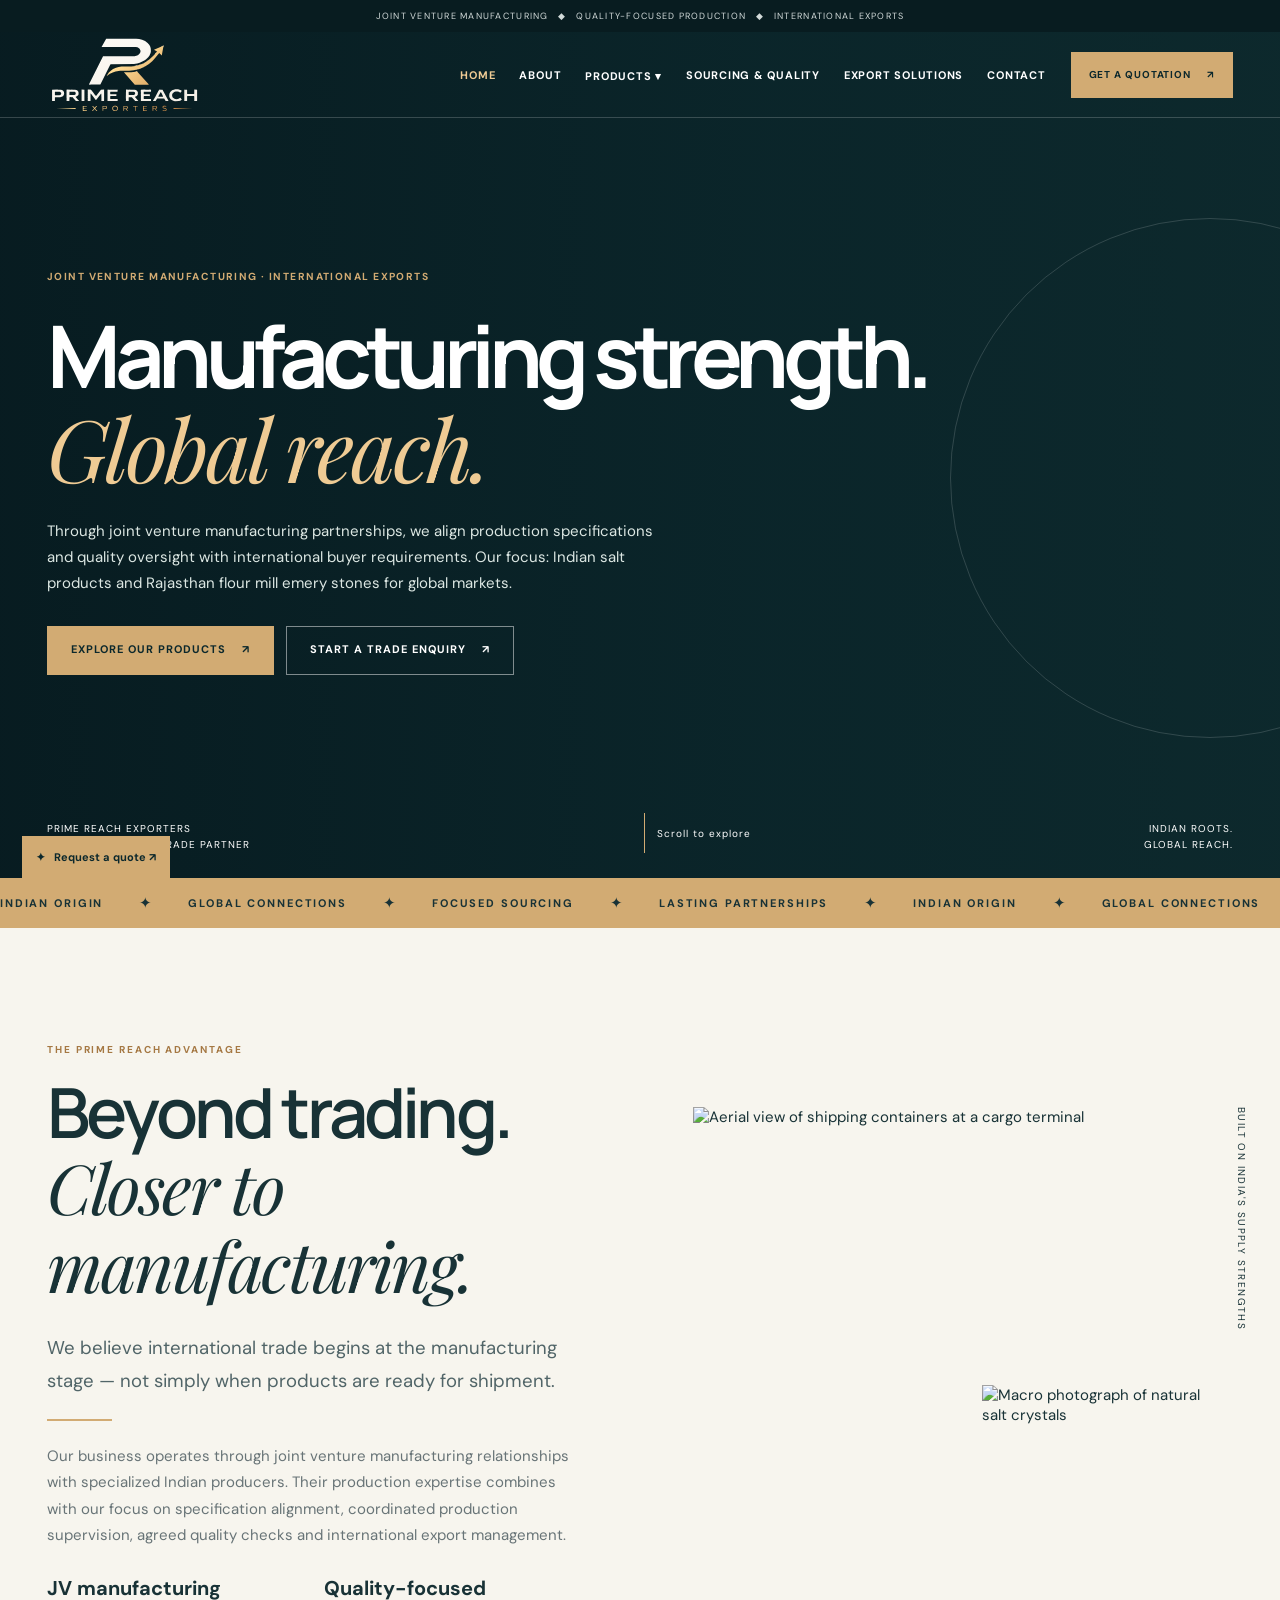
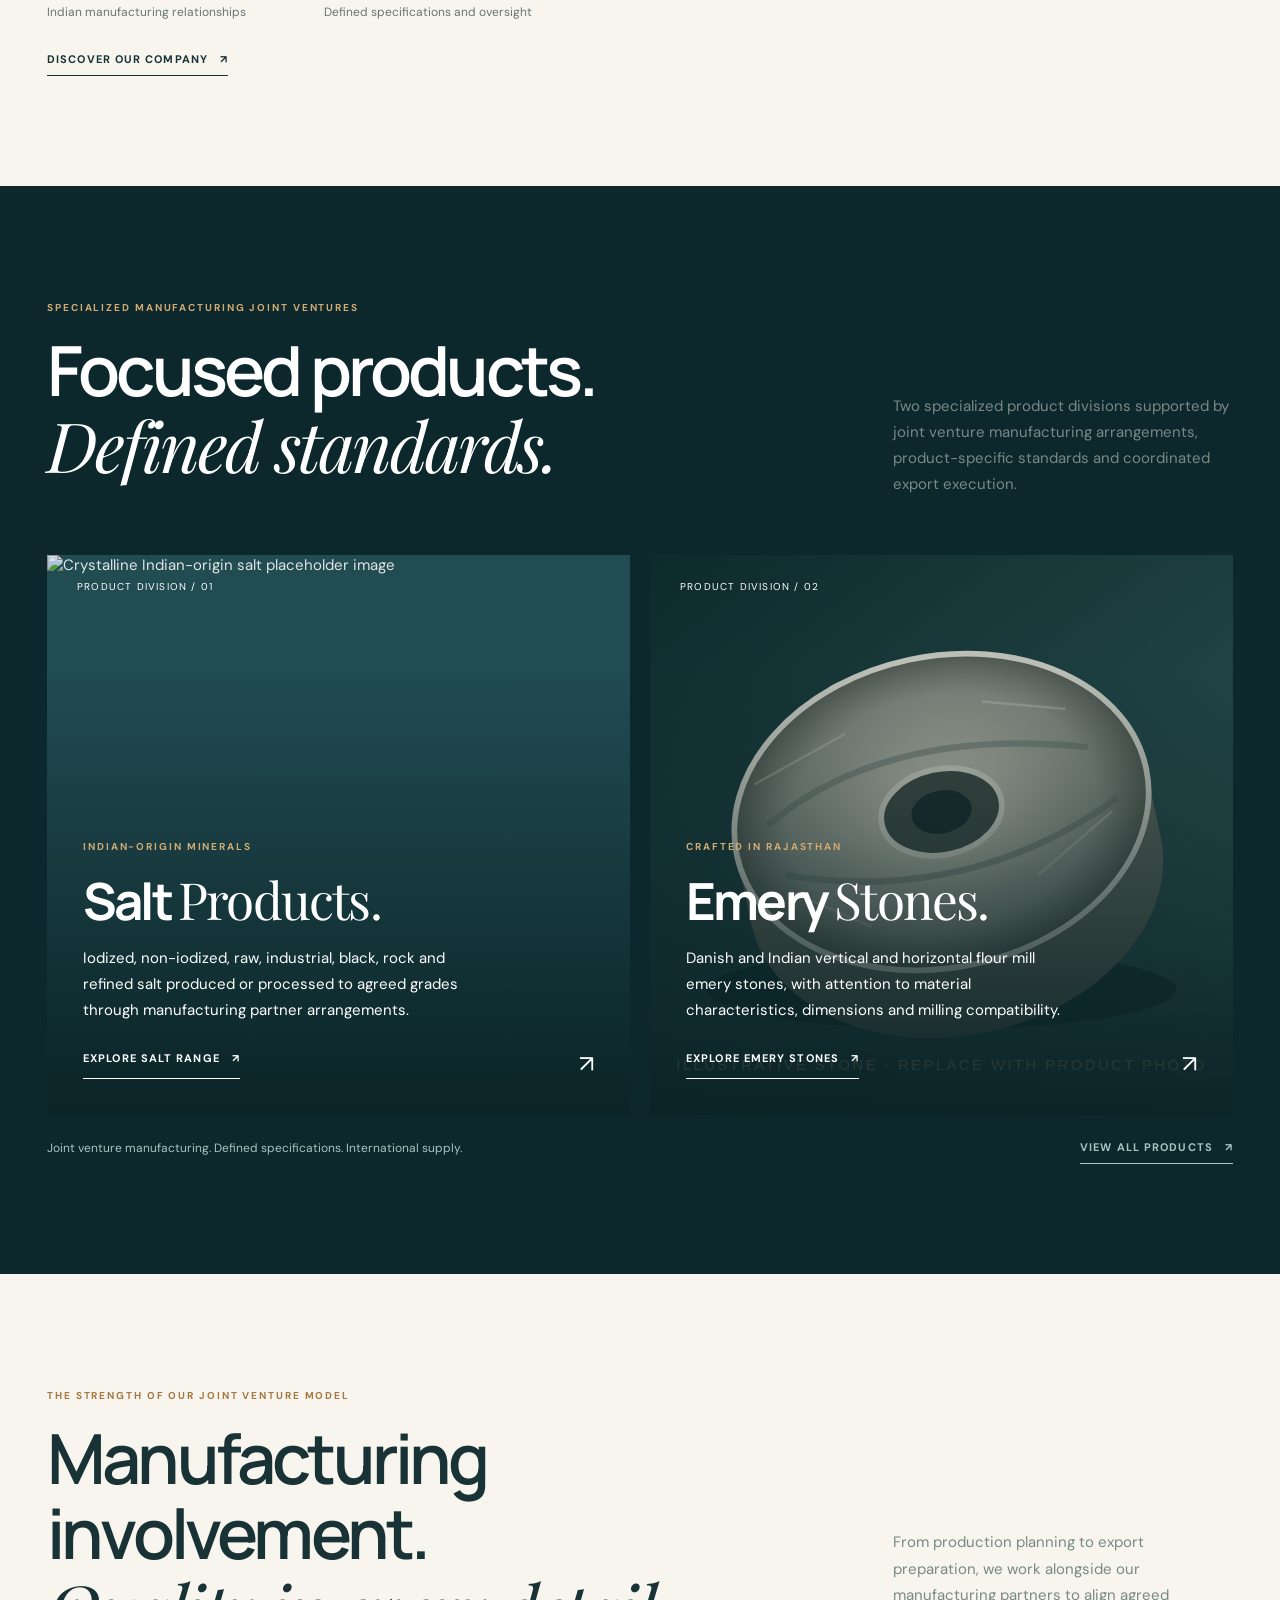
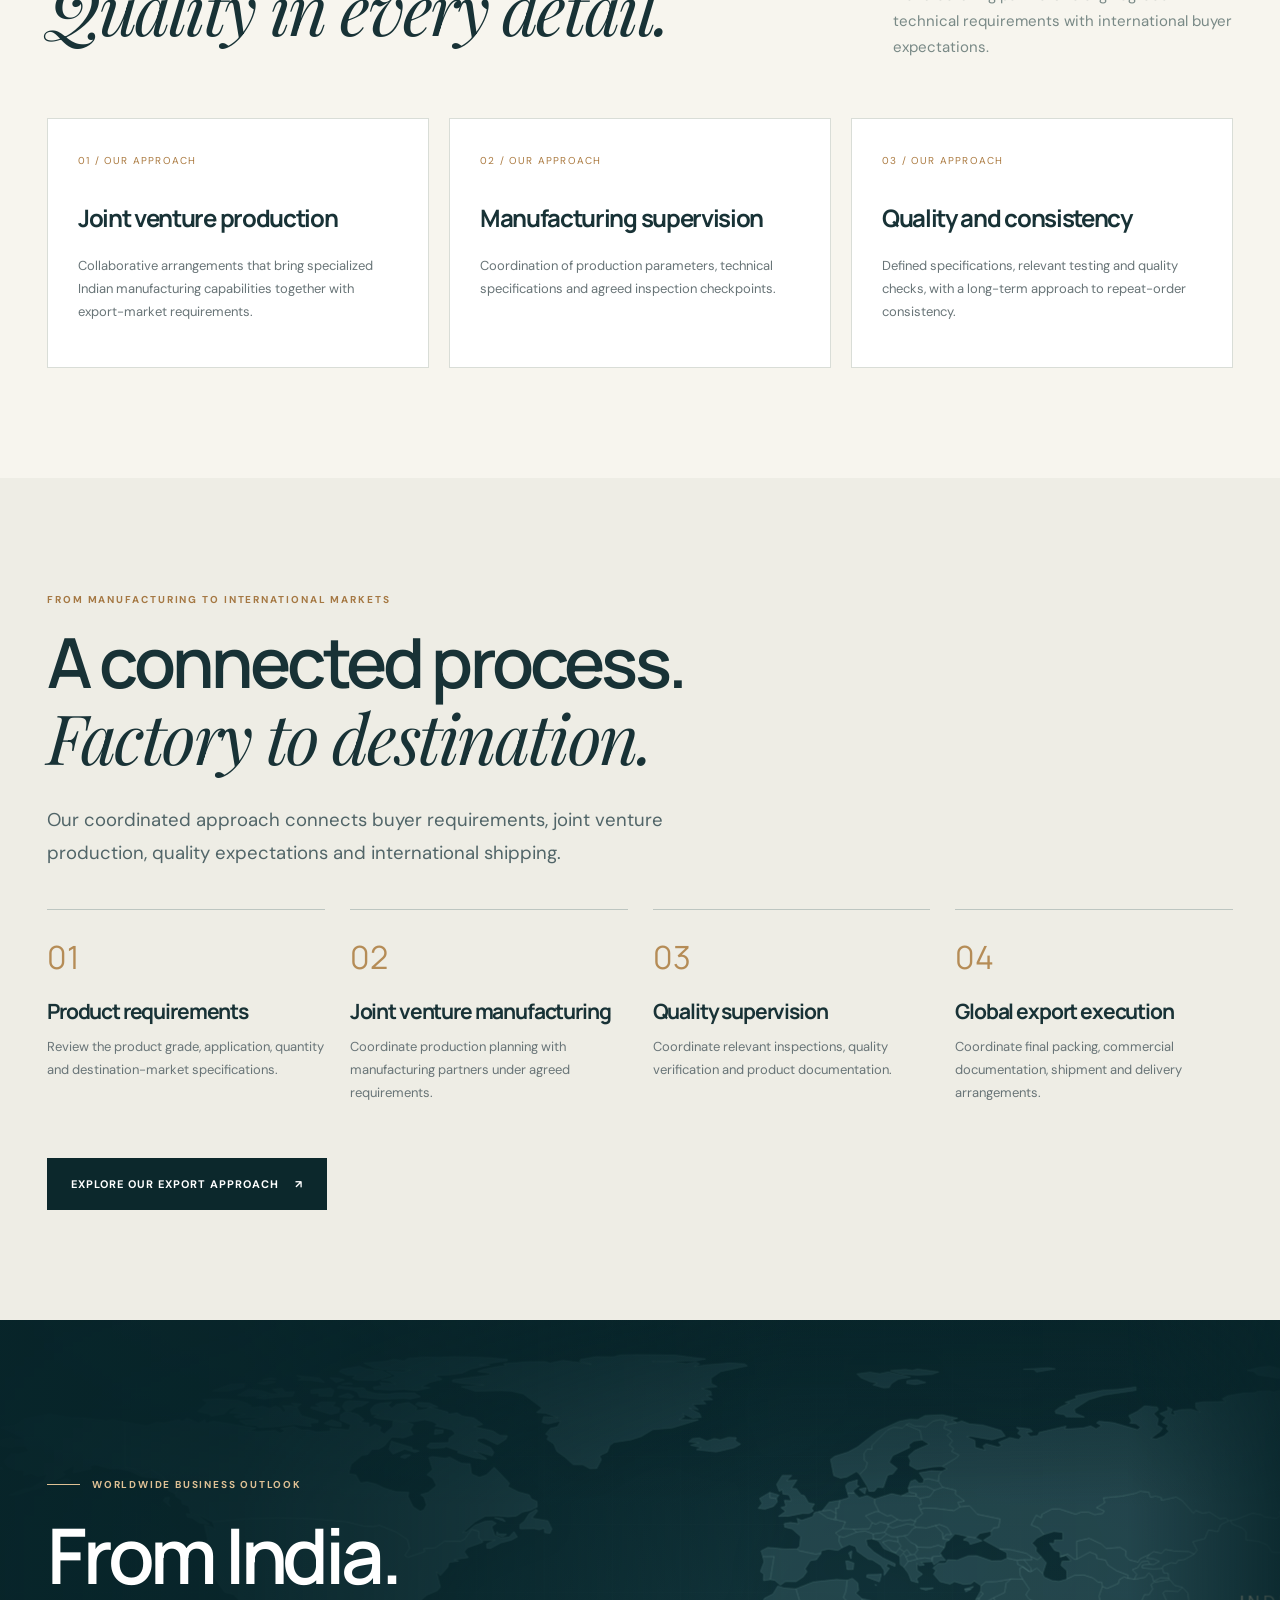
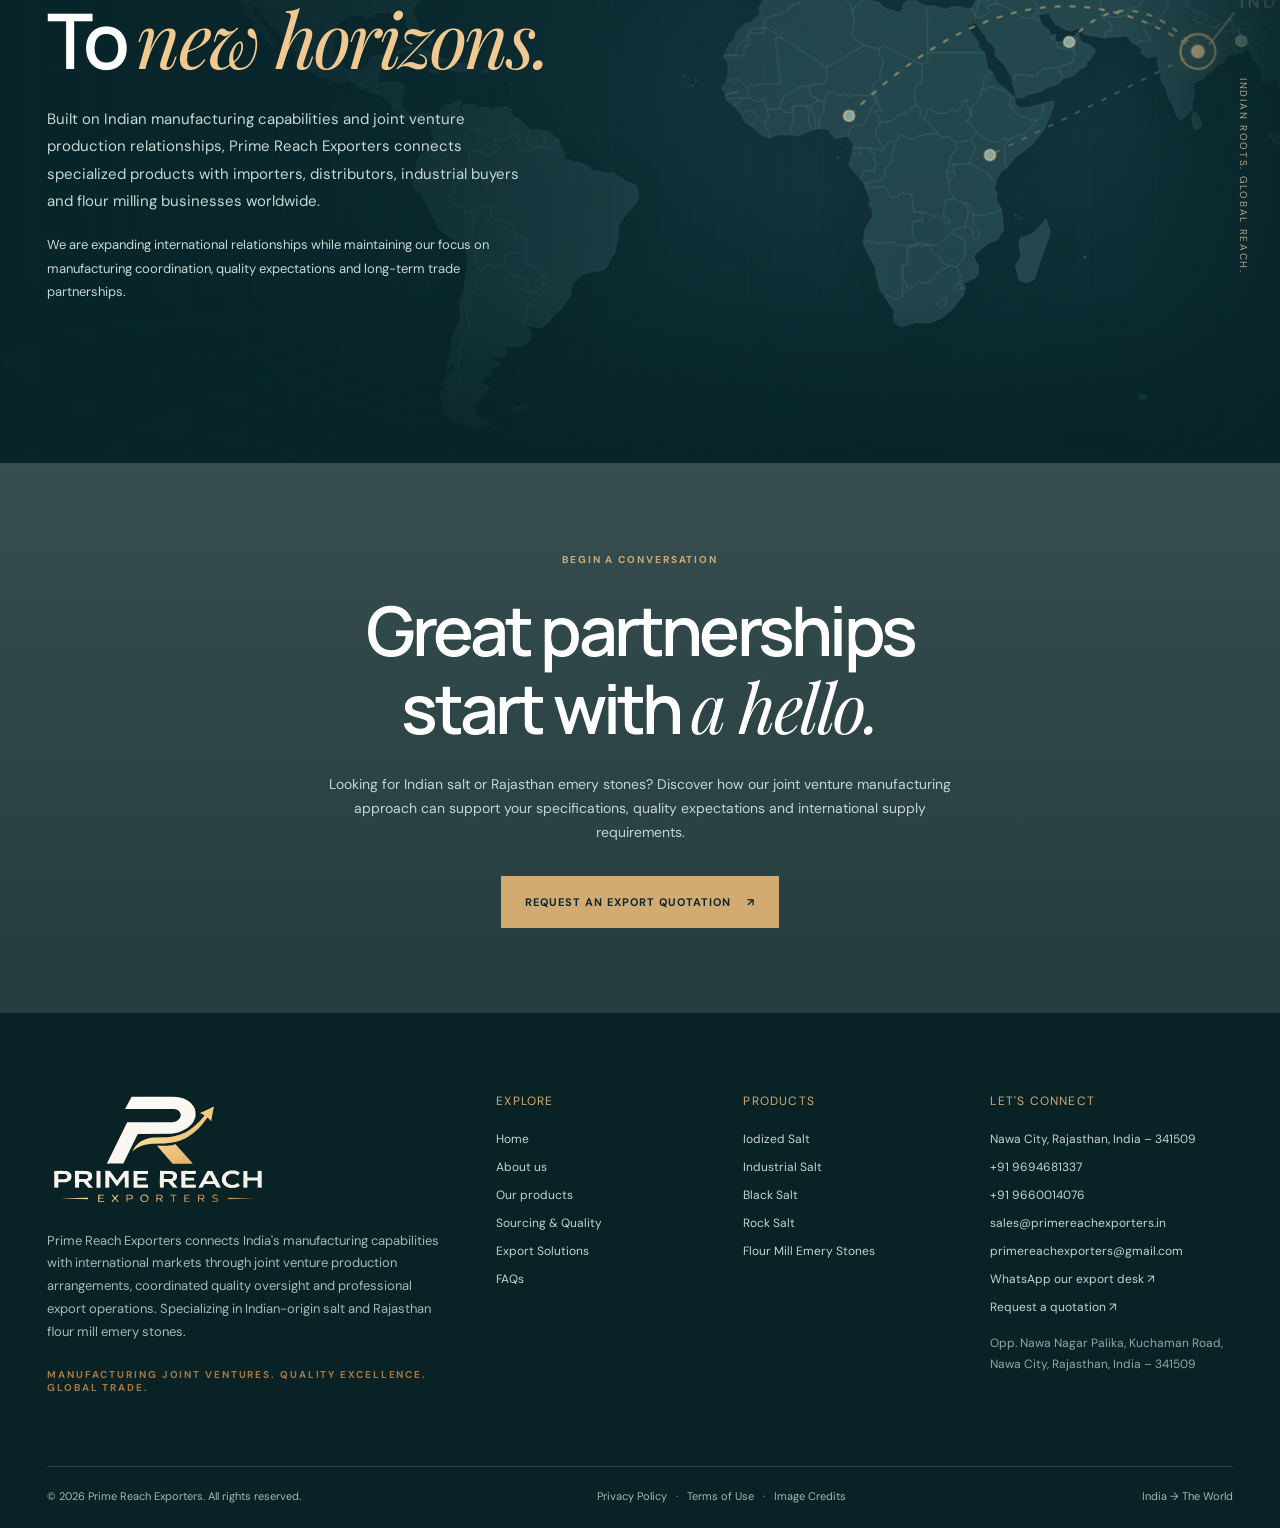
==== commit 10b07b2a: "Restore original header and make homepage hero clear and readable on all screen sizes" ====
--- a/index.html
+++ b/index.html
@@ -1,5 +1,5 @@
-<!doctype html><html lang="en"><head><meta charset="UTF-8"><meta name="viewport" content="width=device-width,initial-scale=1"><meta name="theme-color" content="#0c282c"><meta name="description" content="Explore Indian salt and Rajasthan emery stones through Prime Reach Exporters' joint venture manufacturing model, quality coordination and international exports."><meta property="og:type" content="website"><meta property="og:site_name" content="Prime Reach Exporters"><meta property="og:title" content="Prime Reach Exporters | Joint Venture Manufacturing &amp; Global Exports"><meta property="og:description" content="Explore Indian salt and Rajasthan emery stones through Prime Reach Exporters' joint venture manufacturing model, quality coordination and international exports."><meta property="og:image" content="https://images.unsplash.com/photo-1655939428370-b1303b94456e?auto=format&fit=crop&w=2200&q=84"><meta name="twitter:card" content="summary_large_image"><title>Prime Reach Exporters | Joint Venture Manufacturing &amp; Global Exports</title><link rel="icon" href="assets/img/favicon.svg?v=20261109" type="image/svg+xml"><link rel="preconnect" href="https://fonts.googleapis.com"><link rel="preconnect" href="https://fonts.gstatic.com" crossorigin><link rel="preconnect" href="https://images.unsplash.com"><link rel="stylesheet" href="assets/css/style.css?v=20261110-joint-venture"><link rel="stylesheet" href="assets/css/branding.css?v=20261109"><link rel="stylesheet" href="assets/css/header-refinement.css?v=20261110"><link rel="stylesheet" href="assets/css/world-map.css"><script type="application/ld+json">{"@context":"https://schema.org","@type":"Organization","name":"Prime Reach Exporters","description":"Indian-origin salt and Rajasthan flour mill emery stone sourcing and international trade","areaServed":"Worldwide","address":{"@type":"PostalAddress","streetAddress":"Opp. Nawa Nagar Palika, Kuchaman Road","addressLocality":"Nawa City","addressRegion":"Rajasthan","postalCode":"341509","addressCountry":"IN"},"telephone":"+91-9694681337","email":"sales@primereachexporters.in","contactPoint":[{"@type":"ContactPoint","contactType":"sales","telephone":"+91-9694681337","email":"sales@primereachexporters.in"},{"@type":"ContactPoint","contactType":"business enquiries","telephone":"+91-9660014076","email":"primereachexporters@gmail.com"}]}</script><script src="assets/js/site.js?v=20261110-header" defer></script><script src="assets/js/world-map.js" defer></script><link rel="preload" href="assets/img/prime-reach-logo.svg?v=20261109" as="image"><script>try{if(!sessionStorage.getItem('primeReachIntroSeen')&&!window.matchMedia('(prefers-reduced-motion: reduce)').matches){document.documentElement.classList.add('is-intro-active')}}catch(e){document.documentElement.classList.add('is-intro-active')}</script><script src="assets/js/intro.js" defer></script></head><body><div class="site-intro" role="status" aria-label="Prime Reach Exporters introduction" aria-live="off"><div class="site-intro-inner"><img class="site-intro-logo" src="assets/img/prime-reach-logo.svg?v=20261109" alt="Prime Reach Exporters" width="1013" height="524" fetchpriority="high"><div class="site-intro-subtitle">Indian Roots. Global Reach.</div><div class="site-intro-progress" aria-hidden="true"></div></div></div><a class="skip-link" href="#main">Skip to content</a><div class="announcement">JOINT VENTURE MANUFACTURING &nbsp; ◆ &nbsp; QUALITY-FOCUSED PRODUCTION &nbsp; ◆ &nbsp; INTERNATIONAL EXPORTS</div>
- <header class="site-header on-dark" id="site-header"><div class="shell header-inner"><a class="brand" href="index.html" aria-label="Prime Reach Exporters home"><img class="brand-logo" src="assets/img/prime-reach-logo.svg?v=20261109" width="1013" height="524" alt="Prime Reach Exporters logo" decoding="async"></a><nav class="nav" aria-label="Main navigation"><a class="active" href="index.html">Home</a><a class="" href="about.html">About</a><div class="nav-item"><a class="" href="products.html">Products ▾</a><div class="nav-dropdown"><a href="products.html">All Products</a><a href="salt.html">Indian Salt Products</a><a href="emery-stones.html">Rajasthan Emery Stones</a></div></div><a class="" href="quality.html">Sourcing & Quality</a><a class="" href="export-solutions.html">Export Solutions</a><a class="" href="contact.html">Contact</a></nav><button class="btn btn-gold header-cta" type="button" data-quote="">Get a quotation <span class="arrow" aria-hidden="true">↗</span></button><button class="menu-toggle" type="button" aria-label="Open menu" aria-controls="mobile-menu" aria-expanded="false">☰</button></div></header><nav class="mobile-menu" id="mobile-menu" aria-label="Mobile navigation"><a href="index.html">Home</a><a href="about.html">About</a><a href="products.html">Products & Categories</a><a href="salt.html">Salt Products</a><a href="emery-stones.html">Emery Stones</a><a href="quality.html">Sourcing & Quality</a><a href="export-solutions.html">Export Solutions</a><a href="contact.html">Contact</a><p>INDIAN ROOTS. GLOBAL REACH.</p></nav><main id="main"><section class="hero"><div class="hero-media" role="img" aria-label="Container ship at an international port" style="background-image:url('https://images.unsplash.com/photo-1655939428370-b1303b94456e?auto=format&fit=crop&w=2200&q=84')"></div><div class="hero-deco" aria-hidden="true"><span></span></div><div class="shell hero-content"><div class="reveal "><span class="eyebrow gold">Joint venture manufacturing · International exports</span></div><div class="reveal reveal-delay-1"><h1>Manufacturing strength.<br><em>Global reach.</em></h1></div><div class="reveal reveal-delay-2"><p class="hero-summary">Through strategic joint ventures with specialized Indian manufacturers, Prime Reach Exporters aligns production capabilities, agreed specifications and quality-focused oversight with international customer requirements. From Indian salt to Rajasthan emery stones, we connect manufacturing expertise with global opportunities.</p></div><div class="reveal reveal-delay-3"><div class="hero-actions"><a class="btn btn-gold" href="products.html">Explore our products <span class="arrow" aria-hidden="true">↗</span></a><button class="btn btn-outline-light" type="button" data-quote="">Start a trade enquiry <span class="arrow" aria-hidden="true">↗</span></button></div></div></div><div class="shell hero-bottom"><div class="bottom-caption">PRIME REACH EXPORTERS<br>YOUR INDIA-BASED TRADE PARTNER</div><div class="scroll-cue"><i></i><span>Scroll to explore</span></div><div class="bottom-caption" style="text-align:right">INDIAN ROOTS.<br>GLOBAL REACH.</div></div></section>
+<!doctype html><html lang="en"><head><meta charset="UTF-8"><meta name="viewport" content="width=device-width,initial-scale=1"><meta name="theme-color" content="#0c282c"><meta name="description" content="Explore Indian salt and Rajasthan emery stones through Prime Reach Exporters' joint venture manufacturing model, quality coordination and international exports."><meta property="og:type" content="website"><meta property="og:site_name" content="Prime Reach Exporters"><meta property="og:title" content="Prime Reach Exporters | Joint Venture Manufacturing &amp; Global Exports"><meta property="og:description" content="Explore Indian salt and Rajasthan emery stones through Prime Reach Exporters' joint venture manufacturing model, quality coordination and international exports."><meta property="og:image" content="https://images.unsplash.com/photo-1655939428370-b1303b94456e?auto=format&fit=crop&w=2200&q=84"><meta name="twitter:card" content="summary_large_image"><title>Prime Reach Exporters | Joint Venture Manufacturing &amp; Global Exports</title><link rel="icon" href="assets/img/favicon.svg?v=20261109" type="image/svg+xml"><link rel="preconnect" href="https://fonts.googleapis.com"><link rel="preconnect" href="https://fonts.gstatic.com" crossorigin><link rel="preconnect" href="https://images.unsplash.com"><link rel="stylesheet" href="assets/css/style.css?v=20261110-joint-venture"><link rel="stylesheet" href="assets/css/branding.css?v=20261109"><link rel="stylesheet" href="assets/css/world-map.css"><link rel="stylesheet" href="assets/css/hero-refinement.css?v=20261110-clear"><script type="application/ld+json">{"@context":"https://schema.org","@type":"Organization","name":"Prime Reach Exporters","description":"Indian-origin salt and Rajasthan flour mill emery stone sourcing and international trade","areaServed":"Worldwide","address":{"@type":"PostalAddress","streetAddress":"Opp. Nawa Nagar Palika, Kuchaman Road","addressLocality":"Nawa City","addressRegion":"Rajasthan","postalCode":"341509","addressCountry":"IN"},"telephone":"+91-9694681337","email":"sales@primereachexporters.in","contactPoint":[{"@type":"ContactPoint","contactType":"sales","telephone":"+91-9694681337","email":"sales@primereachexporters.in"},{"@type":"ContactPoint","contactType":"business enquiries","telephone":"+91-9660014076","email":"primereachexporters@gmail.com"}]}</script><script src="assets/js/site.js?v=20261110-header" defer></script><script src="assets/js/world-map.js" defer></script><link rel="preload" href="assets/img/prime-reach-logo.svg?v=20261109" as="image"><script>try{if(!sessionStorage.getItem('primeReachIntroSeen')&&!window.matchMedia('(prefers-reduced-motion: reduce)').matches){document.documentElement.classList.add('is-intro-active')}}catch(e){document.documentElement.classList.add('is-intro-active')}</script><script src="assets/js/intro.js" defer></script></head><body><div class="site-intro" role="status" aria-label="Prime Reach Exporters introduction" aria-live="off"><div class="site-intro-inner"><img class="site-intro-logo" src="assets/img/prime-reach-logo.svg?v=20261109" alt="Prime Reach Exporters" width="1013" height="524" fetchpriority="high"><div class="site-intro-subtitle">Indian Roots. Global Reach.</div><div class="site-intro-progress" aria-hidden="true"></div></div></div><a class="skip-link" href="#main">Skip to content</a><div class="announcement">JOINT VENTURE MANUFACTURING &nbsp; ◆ &nbsp; QUALITY-FOCUSED PRODUCTION &nbsp; ◆ &nbsp; INTERNATIONAL EXPORTS</div>
+ <header class="site-header on-dark" id="site-header"><div class="shell header-inner"><a class="brand" href="index.html" aria-label="Prime Reach Exporters home"><img class="brand-logo" src="assets/img/prime-reach-logo.svg?v=20261109" width="1013" height="524" alt="Prime Reach Exporters logo" decoding="async"></a><nav class="nav" aria-label="Main navigation"><a class="active" href="index.html">Home</a><a class="" href="about.html">About</a><div class="nav-item"><a class="" href="products.html">Products ▾</a><div class="nav-dropdown"><a href="products.html">All Products</a><a href="salt.html">Indian Salt Products</a><a href="emery-stones.html">Rajasthan Emery Stones</a></div></div><a class="" href="quality.html">Sourcing & Quality</a><a class="" href="export-solutions.html">Export Solutions</a><a class="" href="contact.html">Contact</a></nav><button class="btn btn-gold header-cta" type="button" data-quote="">Get a quotation <span class="arrow" aria-hidden="true">↗</span></button><button class="menu-toggle" type="button" aria-label="Open menu" aria-controls="mobile-menu" aria-expanded="false">☰</button></div></header><nav class="mobile-menu" id="mobile-menu" aria-label="Mobile navigation"><a href="index.html">Home</a><a href="about.html">About</a><a href="products.html">Products & Categories</a><a href="salt.html">Salt Products</a><a href="emery-stones.html">Emery Stones</a><a href="quality.html">Sourcing & Quality</a><a href="export-solutions.html">Export Solutions</a><a href="contact.html">Contact</a><p>INDIAN ROOTS. GLOBAL REACH.</p></nav><main id="main"><section class="hero"><div class="hero-media" role="img" aria-label="Container ship at an international port" style="background-image:url('https://images.unsplash.com/photo-1655939428370-b1303b94456e?auto=format&fit=crop&w=2200&q=84')"></div><div class="hero-deco" aria-hidden="true"><span></span></div><div class="shell hero-content"><div class="reveal "><span class="eyebrow gold">Joint venture manufacturing · International exports</span></div><div class="reveal reveal-delay-1"><h1>Manufacturing strength.<br><em>Global reach.</em></h1></div><div class="reveal reveal-delay-2"><p class="hero-summary">Through joint venture manufacturing partnerships, we align production specifications and quality oversight with international buyer requirements. Our focus: Indian salt products and Rajasthan flour mill emery stones for global markets.</p></div><div class="reveal reveal-delay-3"><div class="hero-actions"><a class="btn btn-gold" href="products.html">Explore our products <span class="arrow" aria-hidden="true">↗</span></a><button class="btn btn-outline-light" type="button" data-quote="">Start a trade enquiry <span class="arrow" aria-hidden="true">↗</span></button></div></div></div><div class="shell hero-bottom"><div class="bottom-caption">PRIME REACH EXPORTERS<br>YOUR INDIA-BASED TRADE PARTNER</div><div class="scroll-cue"><i></i><span>Scroll to explore</span></div><div class="bottom-caption" style="text-align:right">INDIAN ROOTS.<br>GLOBAL REACH.</div></div></section>
 <div class="marquee"><div class="marquee-track"><span>INDIAN ORIGIN</span><b>✦</b><span>GLOBAL CONNECTIONS</span><b>✦</b><span>FOCUSED SOURCING</span><b>✦</b><span>LASTING PARTNERSHIPS</span><b>✦</b><span>INDIAN ORIGIN</span><b>✦</b><span>GLOBAL CONNECTIONS</span><b>✦</b><span>FOCUSED SOURCING</span><b>✦</b><span>LASTING PARTNERSHIPS</span><b>✦</b><span>INDIAN ORIGIN</span><b>✦</b><span>GLOBAL CONNECTIONS</span><b>✦</b><span>FOCUSED SOURCING</span><b>✦</b><span>LASTING PARTNERSHIPS</span><b>✦</b><span>INDIAN ORIGIN</span><b>✦</b><span>GLOBAL CONNECTIONS</span><b>✦</b><span>FOCUSED SOURCING</span><b>✦</b><span>LASTING PARTNERSHIPS</span><b>✦</b></div></div>
 <section class="section"><div class="shell intro-grid"><div class="intro-copy"><div class="reveal "><span class="eyebrow dark">The Prime Reach advantage</span><h2 class="tagline">Beyond trading.<br><em>Closer to manufacturing.</em></h2><p class="lead">We believe international trade begins at the manufacturing stage — not simply when products are ready for shipment.</p><div class="gold-line"></div><p>Our business operates through joint venture manufacturing relationships with specialized Indian producers. Their production expertise combines with our focus on specification alignment, coordinated production supervision, agreed quality checks and international export management.</p><div class="two-mini"><div><strong>JV manufacturing</strong><span>Indian manufacturing relationships</span></div><div><strong>Quality-focused</strong><span>Defined specifications and oversight</span></div></div><a class="text-link" href="about.html">Discover our company <span class="arrow" aria-hidden="true">↗</span></a></div></div><div class="intro-aside reveal"><img class="photo-main" src="https://images.unsplash.com/photo-1494412552100-42e4e7a74ec6?auto=format&fit=crop&w=1600&q=82" alt="Aerial view of shipping containers at a cargo terminal" loading="lazy"><img class="photo-float" src="https://images.unsplash.com/photo-1632167004850-5b4666ae03cb?auto=format&fit=crop&w=1500&q=82" alt="Macro photograph of natural salt crystals" loading="lazy"><span class="vertical-note">BUILT ON INDIA'S SUPPLY STRENGTHS</span></div></div></section>
 <section class="section products-section"><div class="shell"><div class="section-heading"><div class="reveal"><span class="eyebrow gold">Specialized manufacturing joint ventures</span><h2 class="tagline">Focused products.<br><em>Defined standards.</em></h2></div><p class="reveal">Two specialized product divisions supported by joint venture manufacturing arrangements, product-specific standards and coordinated export execution.</p></div><div class="product-feature-grid"><a class="product-feature reveal" href="salt.html"><span class="product-num">PRODUCT DIVISION / 01</span><img src="https://images.unsplash.com/photo-1632167004850-5b4666ae03cb?auto=format&fit=crop&w=1500&q=82" alt="Crystalline Indian-origin salt placeholder image" loading="lazy"><div class="product-content"><span class="eyebrow gold">INDIAN-ORIGIN MINERALS</span><h3>Salt <span class="serif">Products.</span></h3><p>Iodized, non-iodized, raw, industrial, black, rock and refined salt produced or processed to agreed grades through manufacturing partner arrangements.</p><div class="product-bottom"><span class="text-link">Explore salt range <span class="arrow">↗</span></span><span class="round-arrow">↗</span></div></div></a><a class="product-feature reveal reveal-delay-1" href="emery-stones.html"><span class="product-num">PRODUCT DIVISION / 02</span><img src="assets/img/emery-stone.svg" alt="Illustrative rendering of circular flour mill grinding stone" loading="lazy"><div class="product-content"><span class="eyebrow gold">CRAFTED IN RAJASTHAN</span><h3>Emery <span class="serif">Stones.</span></h3><p>Danish and Indian vertical and horizontal flour mill emery stones, with attention to material characteristics, dimensions and milling compatibility.</p><div class="product-bottom"><span class="text-link">Explore emery stones <span class="arrow">↗</span></span><span class="round-arrow">↗</span></div></div></a></div><div class="product-note"><span>Joint venture manufacturing. Defined specifications. International supply.</span><a class="text-link" href="products.html">View all products <span class="arrow" aria-hidden="true">↗</span></a></div></div></section>
--- a/assets/css/hero-refinement.css
+++ b/assets/css/hero-refinement.css
@@ -0,0 +1,111 @@
+/* Hero-only layout correction. The previous header styling is intentionally unchanged. */
+.hero{
+  box-sizing:border-box;
+  height:auto;
+  min-height:max(800px,94svh);
+  max-height:none;
+  padding:clamp(175px,19vh,215px) 0 145px;
+  display:flex;
+  align-items:center;
+  overflow:hidden;
+}
+.hero-content{
+  position:relative;
+  z-index:3;
+  width:min(100% - 94px,1350px);
+  padding-top:0;
+  padding-bottom:0;
+}
+.hero-content .eyebrow{
+  max-width:100%;
+  font-size:clamp(9px,.8vw,11px);
+  line-height:1.5;
+  letter-spacing:.14em;
+}
+.hero h1{
+  font-size:clamp(56px,6.75vw,104px);
+  line-height:1.07;
+  letter-spacing:-.075em;
+  max-width:min(100%,1150px);
+  margin:24px 0 23px;
+  overflow-wrap:normal;
+}
+.hero-summary{
+  font-size:clamp(15px,1.12vw,17px);
+  line-height:1.72;
+  max-width:625px;
+  margin:0;
+  color:#dce7e3;
+  text-wrap:pretty;
+}
+.hero-actions{
+  display:flex;
+  flex-wrap:wrap;
+  align-items:center;
+  gap:12px;
+  margin-top:29px;
+}
+.hero-actions .btn{
+  flex:0 0 auto;
+  min-height:49px;
+  max-width:100%;
+  line-height:1.45;
+}
+.hero-bottom{
+  position:absolute;
+  left:0;
+  right:0;
+  bottom:25px;
+  z-index:3;
+  gap:24px;
+}
+.hero-bottom .bottom-caption{line-height:1.6}
+.hero-deco{pointer-events:none}
+@media(max-width:1180px){
+  .hero{min-height:max(800px,94svh);padding:170px 0 135px}
+  .hero-content{width:min(100% - 68px,1350px)}
+  .hero h1{font-size:clamp(54px,7.2vw,85px);max-width:900px;letter-spacing:-.065em}
+  .hero-summary{max-width:590px}
+}
+@media(max-width:820px){
+  .hero{min-height:max(760px,94svh);padding:162px 0 124px}
+  .hero-content{width:calc(100% - 54px)}
+  .hero h1{font-size:clamp(50px,7.2vw,68px);line-height:1.08;max-width:760px}
+  .hero-summary{font-size:15px;max-width:560px}
+  .hero-bottom{bottom:20px}
+}
+@media(max-width:680px){
+  .hero{
+    height:auto;
+    min-height:max(790px,100svh);
+    max-height:none;
+    padding:clamp(158px,20svh,186px) 0 116px;
+    align-items:center;
+  }
+  .hero-content{width:calc(100% - 40px);margin-inline:auto;padding:0}
+  .hero-content .eyebrow{font-size:9px;letter-spacing:.105em;line-height:1.6}
+  .hero h1{
+    font-size:clamp(42px,9.6vw,58px);
+    letter-spacing:-.055em;
+    line-height:1.1;
+    max-width:100%;
+    margin:20px 0 19px;
+    overflow-wrap:break-word;
+  }
+  .hero-summary{max-width:100%;font-size:14px;line-height:1.68}
+  .hero-actions{margin-top:22px;gap:10px}
+  .hero-actions .btn{min-height:48px;flex:1 1 100%;width:100%;padding:12px 16px;font-size:10px}
+  .hero-bottom{width:calc(100% - 40px);bottom:17px;gap:15px;align-items:flex-end}
+  .hero-bottom .bottom-caption{font-size:8px;letter-spacing:.08em}
+  .hero-bottom .scroll-cue{font-size:8px;gap:8px}
+  .hero-bottom .scroll-cue i{height:28px}
+  .hero-deco{width:330px;height:330px;right:-205px;top:24%}
+}
+@media(max-width:375px){
+  .hero{padding:152px 0 115px}
+  .hero h1{font-size:clamp(39px,10vw,43px)}
+  .hero-content{width:calc(100% - 34px)}
+  .hero-bottom{width:calc(100% - 34px)}
+  .hero-summary{font-size:13.5px}
+}
+@media(prefers-reduced-motion:reduce){.hero-content .reveal{transform:none!important;opacity:1!important}}
